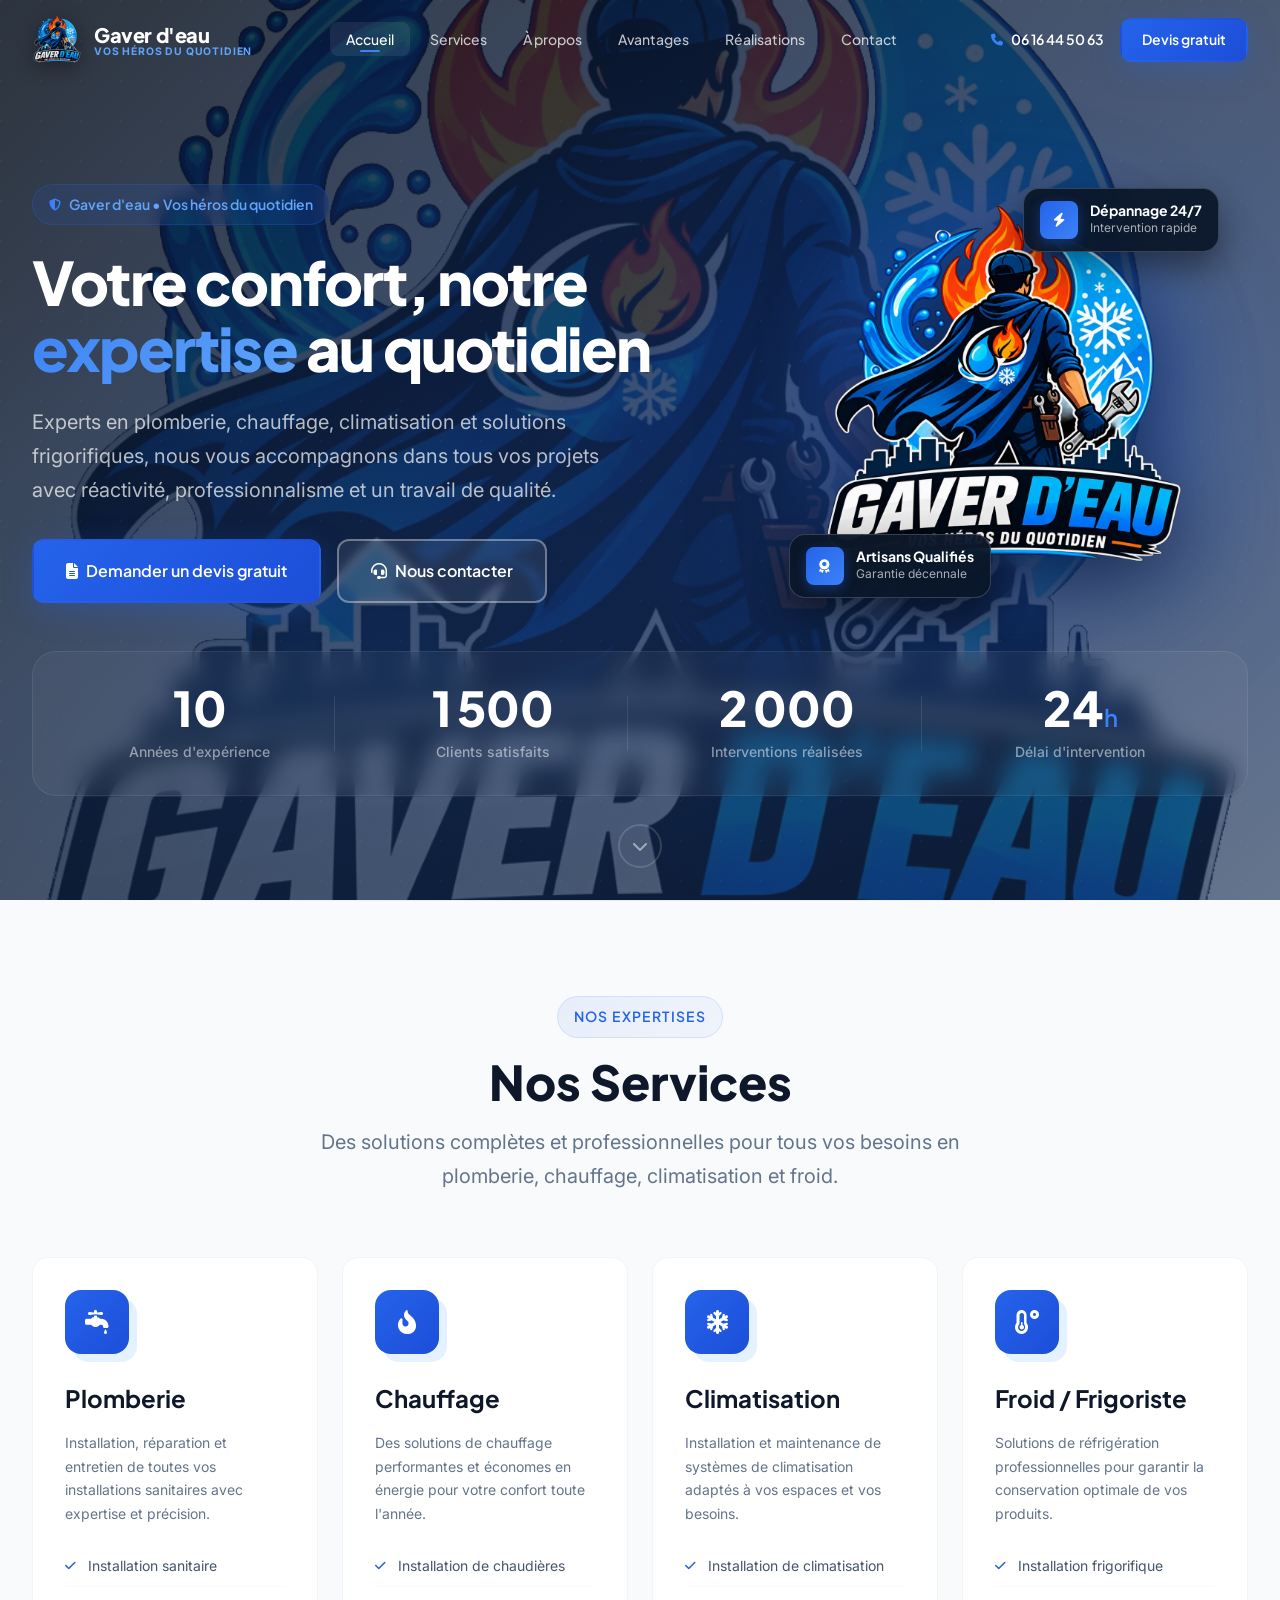
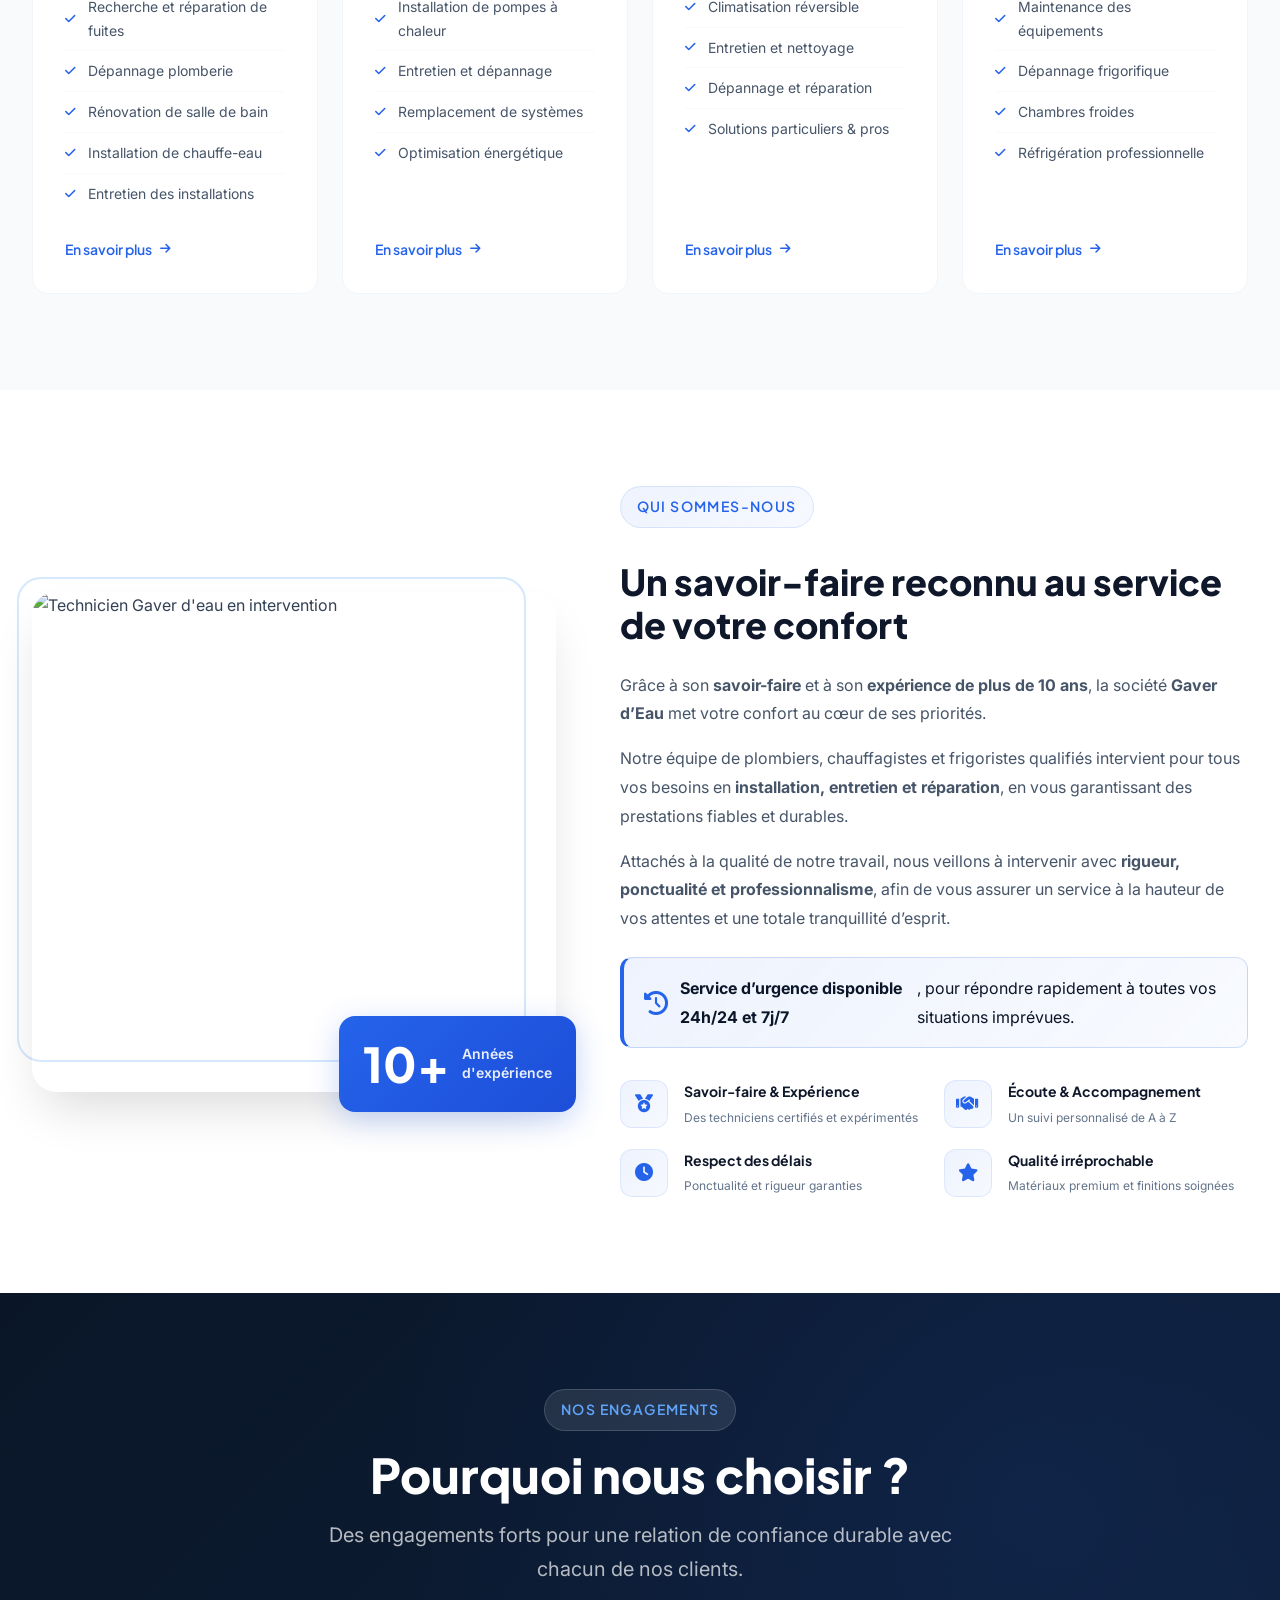
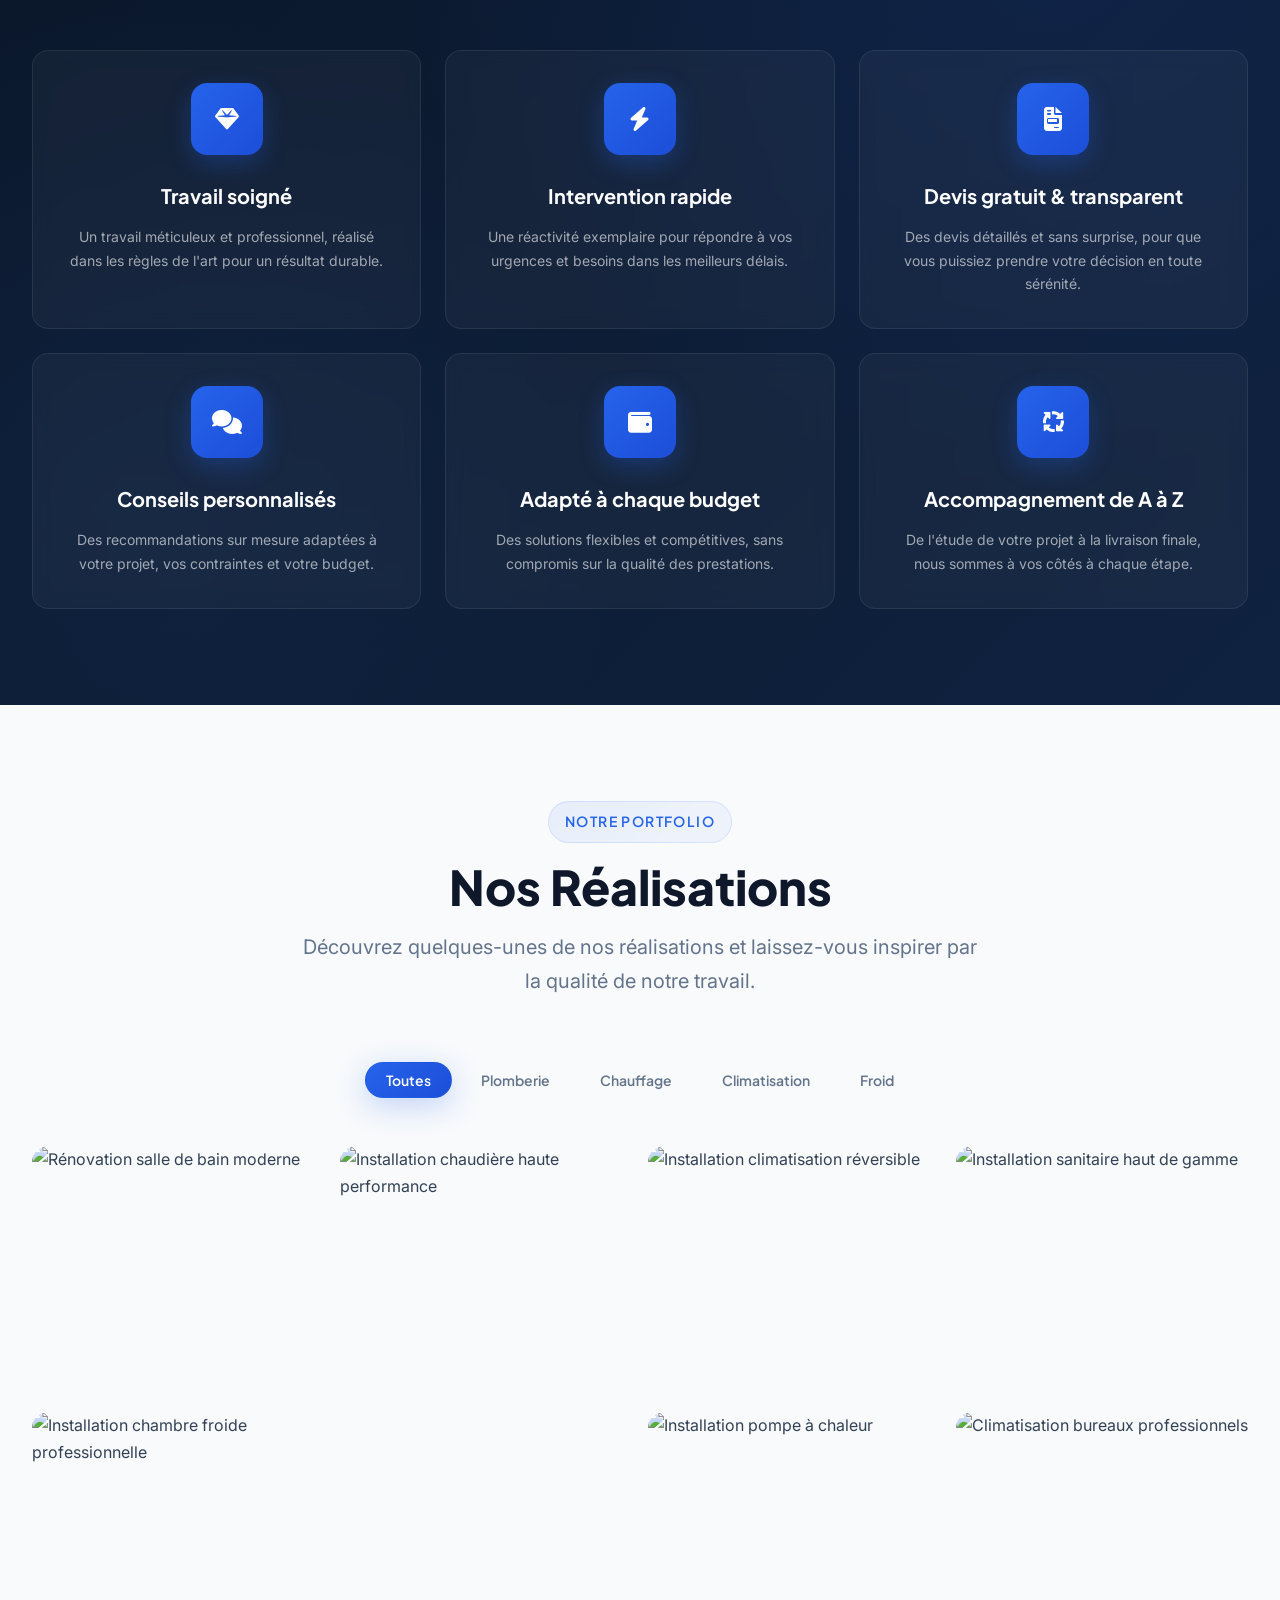
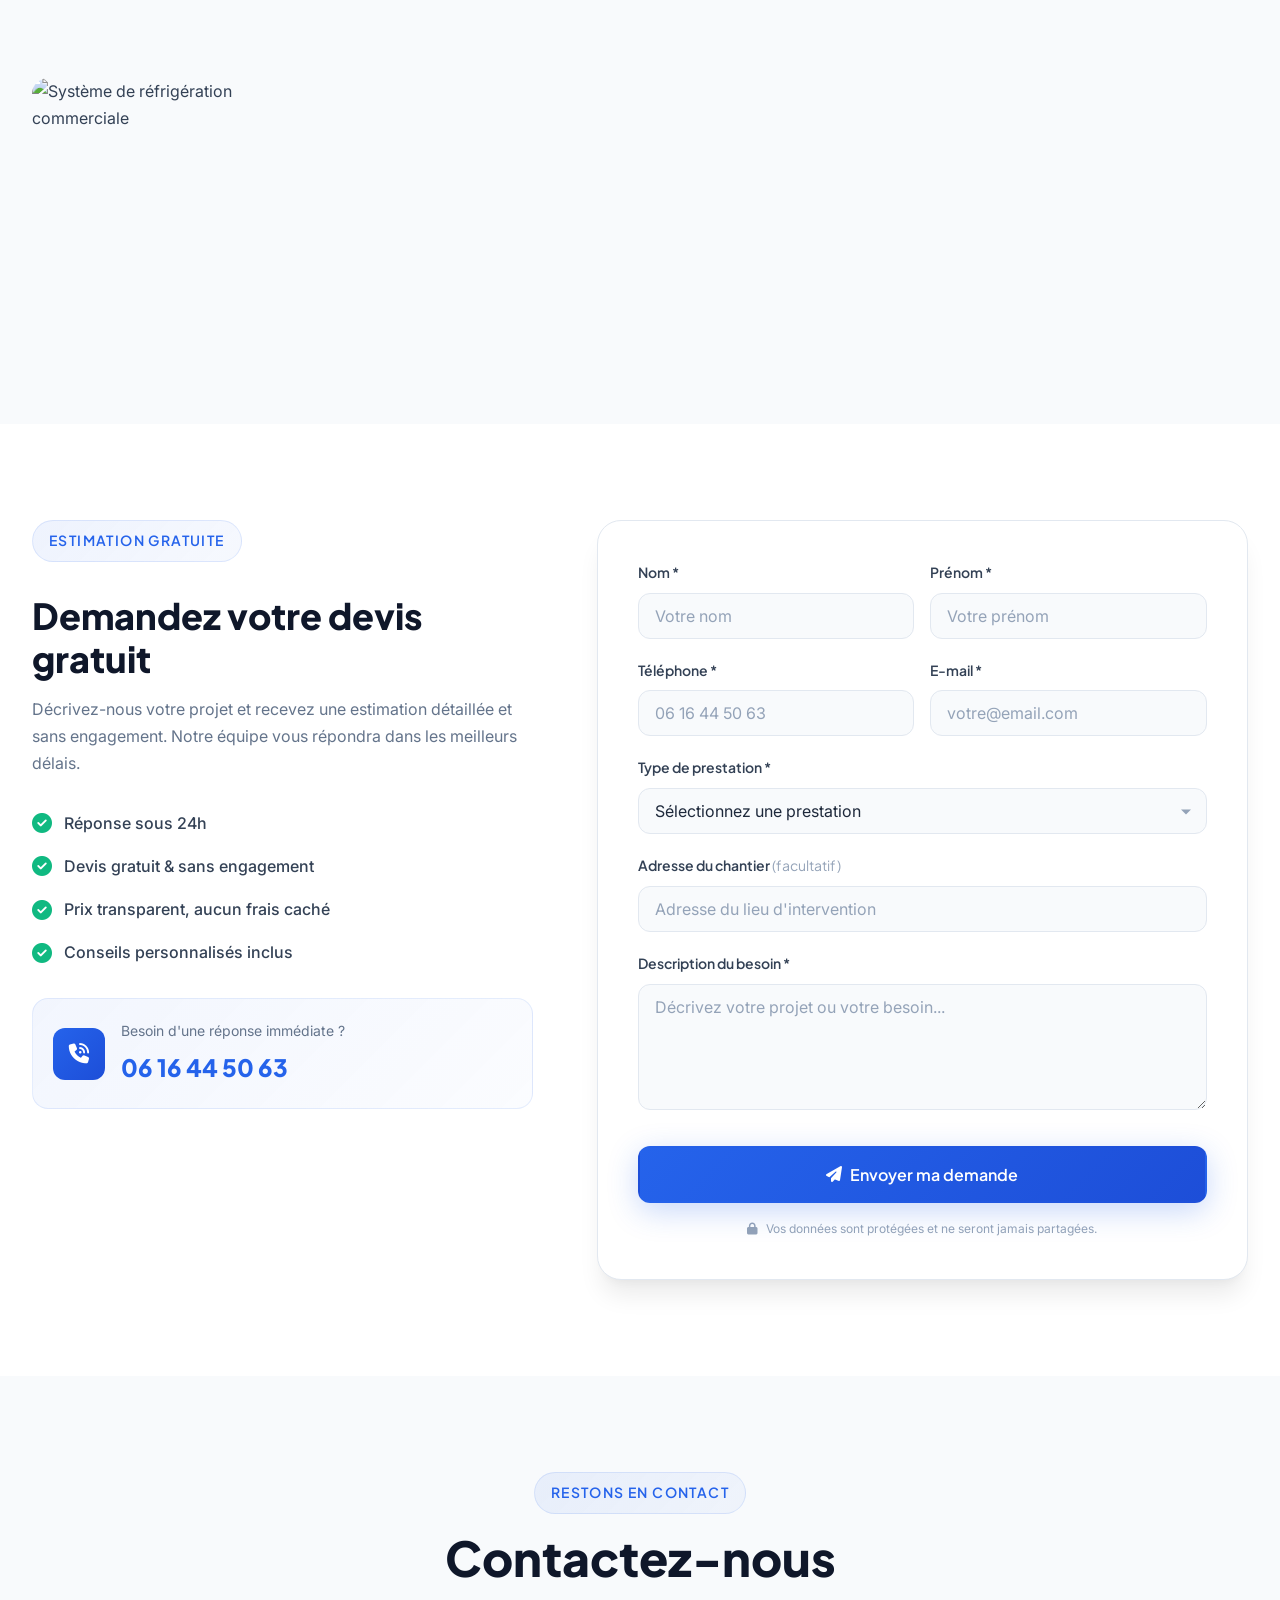
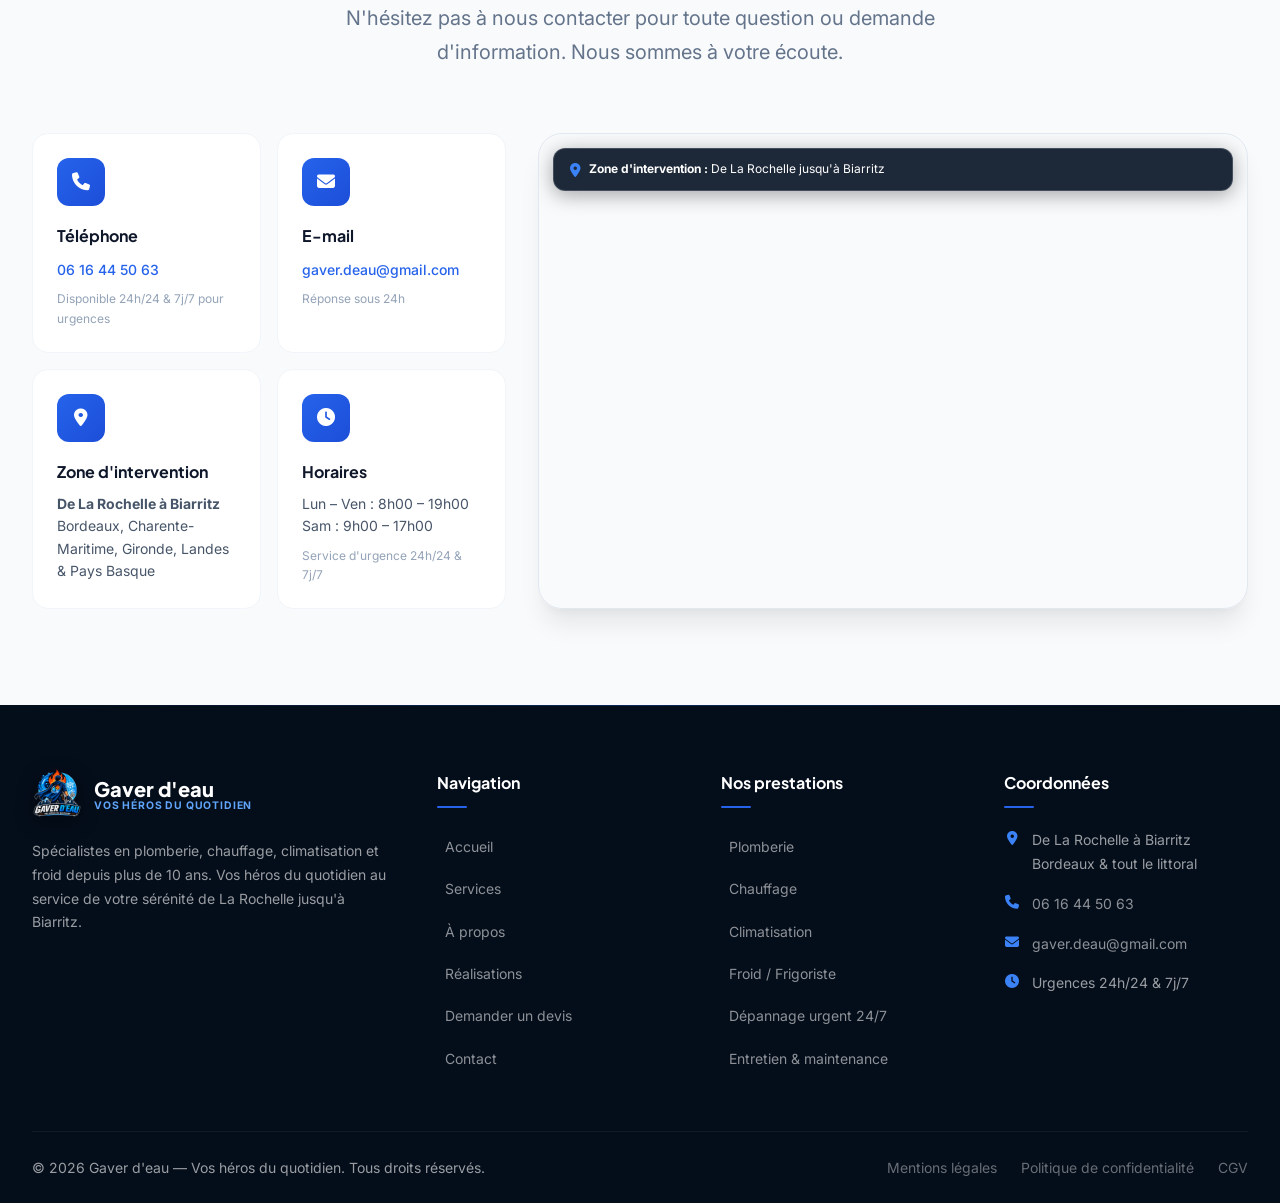
==== index.html @ 313e475b "Site vitrine Gaver d'eau - Plomberie, Chauffage, Climatisation & Froid" ====
<!DOCTYPE html>
<html lang="fr">
<head>
  <meta charset="UTF-8">
  <meta name="viewport" content="width=device-width, initial-scale=1.0">
  <title>Gaver d'eau | Plomberie, Chauffage, Climatisation & Froid à Bordeaux (33)</title>
  <meta name="description" content="Gaver d'eau, entreprise experte depuis plus de 10 ans en plomberie, chauffage, climatisation et froid à Bordeaux (33000) et agglomération. Urgences 24h/24 & 7j/7, devis gratuit.">
  <meta name="keywords" content="plomberie bordeaux, chauffage bordeaux, climatisation bordeaux, frigoriste bordeaux, dépannage plomberie 33000, pompe à chaleur bordeaux, gaver d'eau">
  <meta name="author" content="Gaver d'eau">
  <meta name="robots" content="index, follow">

  <!-- Open Graph -->
  <meta property="og:title" content="Gaver d'eau | Plomberie, Chauffage, Climatisation & Froid">
  <meta property="og:description" content="Experts en plomberie, chauffage, climatisation et solutions frigorifiques. Intervention rapide et devis gratuit.">
  <meta property="og:type" content="website">
  <meta property="og:locale" content="fr_FR">

  <!-- Favicon -->
  <link rel="icon" type="image/png" href="img/logo.png">

  <!-- Google Fonts -->
  <link rel="preconnect" href="https://fonts.googleapis.com">
  <link rel="preconnect" href="https://fonts.gstatic.com" crossorigin>
  <link href="https://fonts.googleapis.com/css2?family=Plus+Jakarta+Sans:wght@300;400;500;600;700;800&family=Inter:wght@300;400;500;600;700&display=swap" rel="stylesheet">

  <!-- Font Awesome -->
  <link rel="stylesheet" href="https://cdnjs.cloudflare.com/ajax/libs/font-awesome/6.5.1/css/all.min.css">

  <!-- Main Stylesheet -->
  <link rel="stylesheet" href="css/style.css">
</head>
<body class="preloader-active">

  <!-- ===================== PRELOADER ===================== -->
  <div class="preloader" id="preloader" aria-hidden="true">
    <div class="preloader__bg"></div>
    <div class="preloader__content">
      <div class="preloader__logo-wrap">
        <div class="preloader__glow"></div>
        <svg class="preloader__ring" viewBox="0 0 120 120">
          <defs>
            <linearGradient id="preloader-gradient" x1="0%" y1="0%" x2="100%" y2="0%">
              <stop offset="0%" stop-color="#2563eb"/>
              <stop offset="100%" stop-color="#60a5fa"/>
            </linearGradient>
          </defs>
          <circle class="preloader__ring-bg" cx="60" cy="60" r="56"/>
          <circle class="preloader__ring-fill" id="preloader-ring" cx="60" cy="60" r="56"/>
        </svg>
        <img src="img/logo.png" alt="Gaver d'eau" class="preloader__logo">
      </div>
      <div class="preloader__info">
        <h2 class="preloader__title">Gaver d'eau</h2>
        <p class="preloader__tagline">Vos héros du quotidien</p>
      </div>
      <div class="preloader__progress">
        <div class="preloader__bar">
          <div class="preloader__bar-fill" id="preloader-bar"></div>
        </div>
        <span class="preloader__pct" id="preloader-pct">0%</span>
      </div>
    </div>
  </div>

  <!-- ===================== HEADER ===================== -->
  <header class="header" id="header">
    <div class="container header__container">
      <a href="#hero" class="header__logo">
        <img src="img/logo.png" alt="Logo Gaver d'eau" class="header__logo-img">
        <div class="header__logo-text-group">
          <span class="header__logo-text">Gaver d'eau</span>
          <span class="header__logo-tagline">Vos héros du quotidien</span>
        </div>
      </a>

      <nav class="header__nav" id="navbar">
        <ul class="header__nav-list">
          <li><a href="#hero" class="header__nav-link active">Accueil</a></li>
          <li><a href="#services" class="header__nav-link">Services</a></li>
          <li><a href="#about" class="header__nav-link">À propos</a></li>
          <li><a href="#why-us" class="header__nav-link">Avantages</a></li>
          <li><a href="#gallery" class="header__nav-link">Réalisations</a></li>
          <li><a href="#contact" class="header__nav-link">Contact</a></li>
        </ul>
        <div class="header__nav-mobile-cta">
          <a href="tel:+33616445063" class="btn btn--outline btn--lg">
            <i class="fa-solid fa-phone"></i>
            06 16 44 50 63
          </a>
          <a href="#devis" class="btn btn--primary btn--lg">
            <i class="fa-solid fa-file-lines"></i>
            Devis gratuit
          </a>
        </div>
      </nav>

      <div class="header__actions">
        <a href="tel:+33616445063" class="header__phone">
          <i class="fa-solid fa-phone"></i>
          <span>06 16 44 50 63</span>
        </a>
        <a href="#devis" class="btn btn--primary btn--sm header__cta">Devis gratuit</a>
      </div>

      <button class="header__mobile-toggle" id="mobile-toggle" aria-label="Menu">
        <span></span>
        <span></span>
        <span></span>
      </button>
    </div>
  </header>

  <main>
    <!-- ===================== HERO ===================== -->
    <section class="hero" id="hero">
      <div class="hero__bg">
        <video class="hero__video" autoplay loop muted playsinline poster="img/logo.png">
          <source src="vdo/video.mp4" type="video/mp4">
        </video>
        <div class="hero__bg-overlay"></div>
        <div class="hero__bg-pattern"></div>
      </div>
      <div class="container hero__container">
        <div class="hero__grid">
          <div class="hero__content" data-reveal>
            <div class="hero__badge">
              <i class="fa-solid fa-shield-halved"></i>
              Gaver d'eau • Vos héros du quotidien
            </div>
            <h1 class="hero__title">
              Votre confort, notre
              <span class="hero__title-accent">expertise</span>
              au quotidien
            </h1>
            <p class="hero__subtitle">
              Experts en plomberie, chauffage, climatisation et solutions frigorifiques, 
              nous vous accompagnons dans tous vos projets avec réactivité, 
              professionnalisme et un travail de qualité.
            </p>
            <div class="hero__buttons">
              <a href="#devis" class="btn btn--primary btn--lg">
                <i class="fa-solid fa-file-lines"></i>
                Demander un devis gratuit
              </a>
              <a href="#contact" class="btn btn--outline btn--lg">
                <i class="fa-solid fa-headset"></i>
                Nous contacter
              </a>
            </div>
          </div>

          <div class="hero__visual" data-reveal data-reveal-delay="150">
            <div class="hero__logo-wrapper">
              <div class="hero__logo-glow"></div>
              <img src="img/logo.png" alt="Logo officiel Gaver d'eau - Vos héros du quotidien" class="hero__logo-card">
              <div class="hero__floating-badge hero__floating-badge--top">
                <i class="fa-solid fa-bolt"></i>
                <div>
                  <strong>Dépannage 24/7</strong>
                  <span>Intervention rapide</span>
                </div>
              </div>
              <div class="hero__floating-badge hero__floating-badge--bottom">
                <i class="fa-solid fa-award"></i>
                <div>
                  <strong>Artisans Qualifiés</strong>
                  <span>Garantie décennale</span>
                </div>
              </div>
            </div>
          </div>
        </div>

        <div class="hero__stats" data-reveal data-reveal-delay="250">
          <div class="hero__stat">
            <div class="hero__stat-number" data-count="10">0</div>
            <div class="hero__stat-label">Années d'expérience</div>
          </div>
          <div class="hero__stat">
            <div class="hero__stat-number" data-count="1500">0</div>
            <div class="hero__stat-label">Clients satisfaits</div>
          </div>
          <div class="hero__stat">
            <div class="hero__stat-number" data-count="2000">0</div>
            <div class="hero__stat-label">Interventions réalisées</div>
          </div>
          <div class="hero__stat">
            <div class="hero__stat-number">24<span class="hero__stat-unit">h</span></div>
            <div class="hero__stat-label">Délai d'intervention</div>
          </div>
        </div>
      </div>

      <div class="hero__scroll">
        <a href="#services" aria-label="Défiler vers les services">
          <i class="fa-solid fa-chevron-down"></i>
        </a>
      </div>
    </section>

    <!-- ===================== SERVICES ===================== -->
    <section class="services" id="services">
      <div class="container">
        <div class="section-header" data-reveal>
          <span class="section-header__tag">Nos expertises</span>
          <h2 class="section-header__title">Nos Services</h2>
          <p class="section-header__desc">
            Des solutions complètes et professionnelles pour tous vos besoins en plomberie, 
            chauffage, climatisation et froid.
          </p>
        </div>

        <div class="services__grid">
          <!-- Plomberie -->
          <article class="service-card" data-reveal data-reveal-delay="0">
            <div class="service-card__icon-wrap">
              <div class="service-card__icon">
                <i class="fa-solid fa-faucet-drip"></i>
              </div>
              <div class="service-card__icon-bg"></div>
            </div>
            <h3 class="service-card__title">Plomberie</h3>
            <p class="service-card__desc">Installation, réparation et entretien de toutes vos installations sanitaires avec expertise et précision.</p>
            <ul class="service-card__list">
              <li><i class="fa-solid fa-check"></i> Installation sanitaire</li>
              <li><i class="fa-solid fa-check"></i> Recherche et réparation de fuites</li>
              <li><i class="fa-solid fa-check"></i> Dépannage plomberie</li>
              <li><i class="fa-solid fa-check"></i> Rénovation de salle de bain</li>
              <li><i class="fa-solid fa-check"></i> Installation de chauffe-eau</li>
              <li><i class="fa-solid fa-check"></i> Entretien des installations</li>
            </ul>
            <a href="#devis" class="service-card__btn">
              En savoir plus
              <i class="fa-solid fa-arrow-right"></i>
            </a>
          </article>

          <!-- Chauffage -->
          <article class="service-card" data-reveal data-reveal-delay="100">
            <div class="service-card__icon-wrap">
              <div class="service-card__icon">
                <i class="fa-solid fa-fire-flame-curved"></i>
              </div>
              <div class="service-card__icon-bg"></div>
            </div>
            <h3 class="service-card__title">Chauffage</h3>
            <p class="service-card__desc">Des solutions de chauffage performantes et économes en énergie pour votre confort toute l'année.</p>
            <ul class="service-card__list">
              <li><i class="fa-solid fa-check"></i> Installation de chaudières</li>
              <li><i class="fa-solid fa-check"></i> Installation de pompes à chaleur</li>
              <li><i class="fa-solid fa-check"></i> Entretien et dépannage</li>
              <li><i class="fa-solid fa-check"></i> Remplacement de systèmes</li>
              <li><i class="fa-solid fa-check"></i> Optimisation énergétique</li>
            </ul>
            <a href="#devis" class="service-card__btn">
              En savoir plus
              <i class="fa-solid fa-arrow-right"></i>
            </a>
          </article>

          <!-- Climatisation -->
          <article class="service-card" data-reveal data-reveal-delay="200">
            <div class="service-card__icon-wrap">
              <div class="service-card__icon">
                <i class="fa-solid fa-snowflake"></i>
              </div>
              <div class="service-card__icon-bg"></div>
            </div>
            <h3 class="service-card__title">Climatisation</h3>
            <p class="service-card__desc">Installation et maintenance de systèmes de climatisation adaptés à vos espaces et vos besoins.</p>
            <ul class="service-card__list">
              <li><i class="fa-solid fa-check"></i> Installation de climatisation</li>
              <li><i class="fa-solid fa-check"></i> Climatisation réversible</li>
              <li><i class="fa-solid fa-check"></i> Entretien et nettoyage</li>
              <li><i class="fa-solid fa-check"></i> Dépannage et réparation</li>
              <li><i class="fa-solid fa-check"></i> Solutions particuliers & pros</li>
            </ul>
            <a href="#devis" class="service-card__btn">
              En savoir plus
              <i class="fa-solid fa-arrow-right"></i>
            </a>
          </article>

          <!-- Froid -->
          <article class="service-card" data-reveal data-reveal-delay="300">
            <div class="service-card__icon-wrap">
              <div class="service-card__icon">
                <i class="fa-solid fa-temperature-low"></i>
              </div>
              <div class="service-card__icon-bg"></div>
            </div>
            <h3 class="service-card__title">Froid / Frigoriste</h3>
            <p class="service-card__desc">Solutions de réfrigération professionnelles pour garantir la conservation optimale de vos produits.</p>
            <ul class="service-card__list">
              <li><i class="fa-solid fa-check"></i> Installation frigorifique</li>
              <li><i class="fa-solid fa-check"></i> Maintenance des équipements</li>
              <li><i class="fa-solid fa-check"></i> Dépannage frigorifique</li>
              <li><i class="fa-solid fa-check"></i> Chambres froides</li>
              <li><i class="fa-solid fa-check"></i> Réfrigération professionnelle</li>
            </ul>
            <a href="#devis" class="service-card__btn">
              En savoir plus
              <i class="fa-solid fa-arrow-right"></i>
            </a>
          </article>
        </div>
      </div>
    </section>

    <!-- ===================== ABOUT ===================== -->
    <section class="about" id="about">
      <div class="container">
        <div class="about__grid">
          <div class="about__image-col" data-reveal>
            <div class="about__image-wrapper">
              <div class="about__image">
                <img src="https://images.unsplash.com/photo-1581094794329-c8112a89af12?w=700&h=900&fit=crop&q=80" 
                     alt="Technicien Gaver d'eau en intervention" 
                     loading="lazy">
              </div>
              <div class="about__image-badge">
                <span class="about__image-badge-number">10+</span>
                <span class="about__image-badge-text">Années<br>d'expérience</span>
              </div>
              <div class="about__image-accent"></div>
            </div>
          </div>

          <div class="about__content-col" data-reveal data-reveal-delay="200">
            <span class="section-header__tag">Qui sommes-nous</span>
            <h2 class="about__title">Un savoir-faire reconnu au service de votre confort</h2>
            <p class="about__text">
              Grâce à son <strong>savoir-faire</strong> et à son <strong>expérience de plus de 10 ans</strong>, la société <strong>Gaver d’Eau</strong> met votre confort au cœur de ses priorités.
            </p>
            <p class="about__text">
              Notre équipe de plombiers, chauffagistes et frigoristes qualifiés intervient pour tous vos besoins en <strong>installation, entretien et réparation</strong>, en vous garantissant des prestations fiables et durables.
            </p>
            <p class="about__text">
              Attachés à la qualité de notre travail, nous veillons à intervenir avec <strong>rigueur, ponctualité et professionnalisme</strong>, afin de vous assurer un service à la hauteur de vos attentes et une totale tranquillité d’esprit.
            </p>
            <p class="about__text about__text--highlight">
              <i class="fa-solid fa-clock-rotate-left"></i>
              <strong>Service d’urgence disponible 24h/24 et 7j/7</strong>, pour répondre rapidement à toutes vos situations imprévues.
            </p>

            <div class="about__features">
              <div class="about__feature">
                <div class="about__feature-icon">
                  <i class="fa-solid fa-medal"></i>
                </div>
                <div>
                  <h4>Savoir-faire & Expérience</h4>
                  <p>Des techniciens certifiés et expérimentés</p>
                </div>
              </div>
              <div class="about__feature">
                <div class="about__feature-icon">
                  <i class="fa-solid fa-handshake"></i>
                </div>
                <div>
                  <h4>Écoute & Accompagnement</h4>
                  <p>Un suivi personnalisé de A à Z</p>
                </div>
              </div>
              <div class="about__feature">
                <div class="about__feature-icon">
                  <i class="fa-solid fa-clock"></i>
                </div>
                <div>
                  <h4>Respect des délais</h4>
                  <p>Ponctualité et rigueur garanties</p>
                </div>
              </div>
              <div class="about__feature">
                <div class="about__feature-icon">
                  <i class="fa-solid fa-star"></i>
                </div>
                <div>
                  <h4>Qualité irréprochable</h4>
                  <p>Matériaux premium et finitions soignées</p>
                </div>
              </div>
            </div>
          </div>
        </div>
      </div>
    </section>

    <!-- ===================== WHY US ===================== -->
    <section class="why-us" id="why-us">
      <div class="container">
        <div class="section-header section-header--light" data-reveal>
          <span class="section-header__tag">Nos engagements</span>
          <h2 class="section-header__title">Pourquoi nous choisir ?</h2>
          <p class="section-header__desc">
            Des engagements forts pour une relation de confiance durable avec chacun de nos clients.
          </p>
        </div>

        <div class="why-us__grid">
          <div class="advantage-card" data-reveal data-reveal-delay="0">
            <div class="advantage-card__icon">
              <i class="fa-solid fa-gem"></i>
            </div>
            <h3 class="advantage-card__title">Travail soigné</h3>
            <p class="advantage-card__text">Un travail méticuleux et professionnel, réalisé dans les règles de l'art pour un résultat durable.</p>
          </div>

          <div class="advantage-card" data-reveal data-reveal-delay="100">
            <div class="advantage-card__icon">
              <i class="fa-solid fa-bolt"></i>
            </div>
            <h3 class="advantage-card__title">Intervention rapide</h3>
            <p class="advantage-card__text">Une réactivité exemplaire pour répondre à vos urgences et besoins dans les meilleurs délais.</p>
          </div>

          <div class="advantage-card" data-reveal data-reveal-delay="200">
            <div class="advantage-card__icon">
              <i class="fa-solid fa-file-invoice"></i>
            </div>
            <h3 class="advantage-card__title">Devis gratuit & transparent</h3>
            <p class="advantage-card__text">Des devis détaillés et sans surprise, pour que vous puissiez prendre votre décision en toute sérénité.</p>
          </div>

          <div class="advantage-card" data-reveal data-reveal-delay="300">
            <div class="advantage-card__icon">
              <i class="fa-solid fa-comments"></i>
            </div>
            <h3 class="advantage-card__title">Conseils personnalisés</h3>
            <p class="advantage-card__text">Des recommandations sur mesure adaptées à votre projet, vos contraintes et votre budget.</p>
          </div>

          <div class="advantage-card" data-reveal data-reveal-delay="400">
            <div class="advantage-card__icon">
              <i class="fa-solid fa-wallet"></i>
            </div>
            <h3 class="advantage-card__title">Adapté à chaque budget</h3>
            <p class="advantage-card__text">Des solutions flexibles et compétitives, sans compromis sur la qualité des prestations.</p>
          </div>

          <div class="advantage-card" data-reveal data-reveal-delay="500">
            <div class="advantage-card__icon">
              <i class="fa-solid fa-arrows-spin"></i>
            </div>
            <h3 class="advantage-card__title">Accompagnement de A à Z</h3>
            <p class="advantage-card__text">De l'étude de votre projet à la livraison finale, nous sommes à vos côtés à chaque étape.</p>
          </div>
        </div>
      </div>
    </section>

    <!-- ===================== GALLERY ===================== -->
    <section class="gallery" id="gallery">
      <div class="container">
        <div class="section-header" data-reveal>
          <span class="section-header__tag">Notre portfolio</span>
          <h2 class="section-header__title">Nos Réalisations</h2>
          <p class="section-header__desc">
            Découvrez quelques-unes de nos réalisations et laissez-vous inspirer 
            par la qualité de notre travail.
          </p>
        </div>

        <div class="gallery__filters" data-reveal>
          <button class="gallery__filter active" data-filter="all">Toutes</button>
          <button class="gallery__filter" data-filter="plomberie">Plomberie</button>
          <button class="gallery__filter" data-filter="chauffage">Chauffage</button>
          <button class="gallery__filter" data-filter="climatisation">Climatisation</button>
          <button class="gallery__filter" data-filter="froid">Froid</button>
        </div>

        <div class="gallery__grid">
          <div class="gallery__item" data-category="plomberie" data-reveal data-reveal-delay="0">
            <img src="https://images.unsplash.com/photo-1584622650111-993a426fbf0a?w=600&h=450&fit=crop&q=80" 
                 alt="Rénovation salle de bain moderne" loading="lazy">
            <div class="gallery__overlay">
              <span class="gallery__overlay-tag">Plomberie</span>
              <h4>Rénovation salle de bain</h4>
              <p>Création complète d'une salle de bain moderne</p>
            </div>
          </div>

          <div class="gallery__item gallery__item--tall" data-category="chauffage" data-reveal data-reveal-delay="100">
            <img src="https://images.unsplash.com/photo-1585771724684-38269d6639fd?w=600&h=700&fit=crop&q=80" 
                 alt="Installation chaudière haute performance" loading="lazy">
            <div class="gallery__overlay">
              <span class="gallery__overlay-tag">Chauffage</span>
              <h4>Installation chaudière</h4>
              <p>Pose d'une chaudière à condensation haute performance</p>
            </div>
          </div>

          <div class="gallery__item" data-category="climatisation" data-reveal data-reveal-delay="200">
            <img src="https://images.unsplash.com/photo-1631545806609-35dab2cad271?w=600&h=450&fit=crop&q=80" 
                 alt="Installation climatisation réversible" loading="lazy">
            <div class="gallery__overlay">
              <span class="gallery__overlay-tag">Climatisation</span>
              <h4>Climatisation réversible</h4>
              <p>Installation d'un système réversible multi-split</p>
            </div>
          </div>

          <div class="gallery__item" data-category="plomberie" data-reveal data-reveal-delay="100">
            <img src="https://images.unsplash.com/photo-1552321554-5fefe8c9ef14?w=600&h=450&fit=crop&q=80" 
                 alt="Installation sanitaire haut de gamme" loading="lazy">
            <div class="gallery__overlay">
              <span class="gallery__overlay-tag">Plomberie</span>
              <h4>Installation sanitaire</h4>
              <p>Pose d'équipements sanitaires haut de gamme</p>
            </div>
          </div>

          <div class="gallery__item" data-category="froid" data-reveal data-reveal-delay="200">
            <img src="https://images.unsplash.com/photo-1504387103978-e4ee71416c38?w=600&h=450&fit=crop&q=80" 
                 alt="Installation chambre froide professionnelle" loading="lazy">
            <div class="gallery__overlay">
              <span class="gallery__overlay-tag">Froid</span>
              <h4>Chambre froide</h4>
              <p>Installation d'une chambre froide professionnelle</p>
            </div>
          </div>

          <div class="gallery__item gallery__item--tall" data-category="chauffage" data-reveal data-reveal-delay="0">
            <img src="https://images.unsplash.com/photo-1558618666-fcd25c85f82e?w=600&h=700&fit=crop&q=80" 
                 alt="Installation pompe à chaleur" loading="lazy">
            <div class="gallery__overlay">
              <span class="gallery__overlay-tag">Chauffage</span>
              <h4>Pompe à chaleur</h4>
              <p>Installation d'une pompe à chaleur air/eau</p>
            </div>
          </div>

          <div class="gallery__item" data-category="climatisation" data-reveal data-reveal-delay="100">
            <img src="https://images.unsplash.com/photo-1635048424329-a9bfb146d7aa?w=600&h=450&fit=crop&q=80" 
                 alt="Climatisation bureaux professionnels" loading="lazy">
            <div class="gallery__overlay">
              <span class="gallery__overlay-tag">Climatisation</span>
              <h4>Climatisation tertiaire</h4>
              <p>Climatisation centralisée pour locaux professionnels</p>
            </div>
          </div>

          <div class="gallery__item" data-category="froid" data-reveal data-reveal-delay="200">
            <img src="https://images.unsplash.com/photo-1567449303183-ae0d6ed1498e?w=600&h=450&fit=crop&q=80" 
                 alt="Système de réfrigération commerciale" loading="lazy">
            <div class="gallery__overlay">
              <span class="gallery__overlay-tag">Froid</span>
              <h4>Réfrigération commerciale</h4>
              <p>Solution de réfrigération pour commerce alimentaire</p>
            </div>
          </div>
        </div>
      </div>
    </section>

    <!-- ===================== DEVIS ===================== -->
    <section class="quote-section" id="devis">
      <div class="container">
        <div class="quote__grid">
          <div class="quote__info" data-reveal>
            <span class="section-header__tag">Estimation gratuite</span>
            <h2 class="quote__title">Demandez votre devis gratuit</h2>
            <p class="quote__text">
              Décrivez-nous votre projet et recevez une estimation détaillée et sans engagement. 
              Notre équipe vous répondra dans les meilleurs délais.
            </p>

            <div class="quote__guarantees">
              <div class="quote__guarantee">
                <i class="fa-solid fa-circle-check"></i>
                <span>Réponse sous 24h</span>
              </div>
              <div class="quote__guarantee">
                <i class="fa-solid fa-circle-check"></i>
                <span>Devis gratuit & sans engagement</span>
              </div>
              <div class="quote__guarantee">
                <i class="fa-solid fa-circle-check"></i>
                <span>Prix transparent, aucun frais caché</span>
              </div>
              <div class="quote__guarantee">
                <i class="fa-solid fa-circle-check"></i>
                <span>Conseils personnalisés inclus</span>
              </div>
            </div>

            <div class="quote__contact-card">
              <div class="quote__contact-card-icon">
                <i class="fa-solid fa-phone-volume"></i>
              </div>
              <div>
                <p class="quote__contact-card-label">Besoin d'une réponse immédiate ?</p>
                <a href="tel:+33616445063" class="quote__contact-card-phone">06 16 44 50 63</a>
              </div>
            </div>
          </div>

          <div class="quote__form-wrap" data-reveal data-reveal-delay="200">
            <form class="quote__form" id="quote-form" action="https://formspree.io/f/mnjogdrb" method="POST" novalidate>
              <div class="form__row">
                <div class="form__group">
                  <label for="form-lastname" class="form__label">Nom *</label>
                  <input type="text" id="form-lastname" name="nom" class="form__input" placeholder="Votre nom" required>
                </div>
                <div class="form__group">
                  <label for="form-firstname" class="form__label">Prénom *</label>
                  <input type="text" id="form-firstname" name="prenom" class="form__input" placeholder="Votre prénom" required>
                </div>
              </div>

              <div class="form__row">
                <div class="form__group">
                  <label for="form-phone" class="form__label">Téléphone *</label>
                  <input type="tel" id="form-phone" name="telephone" class="form__input" placeholder="06 16 44 50 63" required>
                </div>
                <div class="form__group">
                  <label for="form-email" class="form__label">E-mail *</label>
                  <input type="email" id="form-email" name="email" class="form__input" placeholder="votre@email.com" required>
                </div>
              </div>

              <div class="form__group">
                <label for="form-service" class="form__label">Type de prestation *</label>
                <select id="form-service" name="prestation" class="form__select" required>
                  <option value="" disabled selected>Sélectionnez une prestation</option>
                  <option value="plomberie">Plomberie</option>
                  <option value="chauffage">Chauffage</option>
                  <option value="climatisation">Climatisation</option>
                  <option value="froid">Froid / Frigoriste</option>
                  <option value="autre">Autre</option>
                </select>
              </div>

              <div class="form__group">
                <label for="form-address" class="form__label">Adresse du chantier <span class="form__optional">(facultatif)</span></label>
                <input type="text" id="form-address" name="adresse" class="form__input" placeholder="Adresse du lieu d'intervention">
              </div>

              <div class="form__group">
                <label for="form-message" class="form__label">Description du besoin *</label>
                <textarea id="form-message" name="message" class="form__textarea" rows="5" placeholder="Décrivez votre projet ou votre besoin..." required></textarea>
              </div>

              <button type="submit" class="btn btn--primary btn--lg form__submit">
                <i class="fa-solid fa-paper-plane"></i>
                Envoyer ma demande
              </button>

              <p class="form__notice">
                <i class="fa-solid fa-lock"></i>
                Vos données sont protégées et ne seront jamais partagées.
              </p>
            </form>

            <!-- Success message -->
            <div class="quote__success" id="form-success" hidden>
              <div class="quote__success-icon">
                <i class="fa-solid fa-circle-check"></i>
              </div>
              <h3>Demande envoyée avec succès !</h3>
              <p>Votre demande sera étudiée dans les meilleurs délais. Notre équipe vous recontactera très rapidement.</p>
            </div>
          </div>
        </div>
      </div>
    </section>

    <!-- ===================== CONTACT ===================== -->
    <section class="contact" id="contact">
      <div class="container">
        <div class="section-header" data-reveal>
          <span class="section-header__tag">Restons en contact</span>
          <h2 class="section-header__title">Contactez-nous</h2>
          <p class="section-header__desc">
            N'hésitez pas à nous contacter pour toute question ou demande d'information. 
            Nous sommes à votre écoute.
          </p>
        </div>

        <div class="contact__grid">
          <div class="contact__cards" data-reveal>
            <div class="contact__card">
              <div class="contact__card-icon">
                <i class="fa-solid fa-phone"></i>
              </div>
              <h4>Téléphone</h4>
              <a href="tel:+33616445063">06 16 44 50 63</a>
              <p class="contact__card-note">Disponible 24h/24 & 7j/7 pour urgences</p>
            </div>

            <div class="contact__card">
              <div class="contact__card-icon">
                <i class="fa-solid fa-envelope"></i>
              </div>
              <h4>E-mail</h4>
              <a href="mailto:gaver.deau@gmail.com">gaver.deau@gmail.com</a>
              <p class="contact__card-note">Réponse sous 24h</p>
            </div>

            <div class="contact__card">
              <div class="contact__card-icon">
                <i class="fa-solid fa-location-dot"></i>
              </div>
              <h4>Zone d'intervention</h4>
              <p><strong>De La Rochelle à Biarritz</strong><br>Bordeaux, Charente-Maritime, Gironde, Landes & Pays Basque</p>
            </div>

            <div class="contact__card">
              <div class="contact__card-icon">
                <i class="fa-solid fa-clock"></i>
              </div>
              <h4>Horaires</h4>
              <p>Lun – Ven : 8h00 – 19h00<br>Sam : 9h00 – 17h00</p>
              <p class="contact__card-note">Service d'urgence 24h/24 & 7j/7</p>
            </div>
          </div>

          <div class="contact__map-wrap" data-reveal data-reveal-delay="200">
            <div class="contact__map-badge">
              <i class="fa-solid fa-location-dot"></i>
              <span><strong>Zone d'intervention :</strong> De La Rochelle jusqu'à Biarritz</span>
            </div>
            <div class="contact__map">
              <iframe 
                src="https://www.google.com/maps/embed?pb=!1m18!1m12!1m3!1d1450000!2d-1.25!3d44.82!2m3!1f0!2f0!3f0!3m2!1i1024!2i768!4f13.1!3m3!1m2!1s0xd5527e8f751ca81%3A0x796386037b397a89!2sNouvelle-Aquitaine!5e0!3m2!1sfr!2sfr!4v1710000000000!5m2!1sfr!2sfr"
                width="100%" 
                height="100%" 
                style="border:0;" 
                allowfullscreen="" 
                loading="lazy" 
                referrerpolicy="no-referrer-when-downgrade"
                title="Zone d'intervention Gaver d'eau - De La Rochelle jusqu'à Biarritz">
              </iframe>
            </div>
          </div>
        </div>

        <!-- Bouton d'appel mobile flottant -->
        <a href="tel:+33616445063" class="contact__mobile-call" aria-label="Appeler maintenant">
          <i class="fa-solid fa-phone"></i>
          <span>06 16 44 50 63</span>
        </a>
      </div>
    </section>
  </main>

  <!-- ===================== FOOTER ===================== -->
  <footer class="footer">
    <div class="container">
      <div class="footer__grid">
        <div class="footer__col footer__col--about">
          <a href="#hero" class="footer__logo">
            <img src="img/logo.png" alt="Logo Gaver d'eau" class="footer__logo-img">
            <div class="footer__logo-text-group">
              <span class="footer__logo-text">Gaver d'eau</span>
              <span class="footer__logo-tagline">Vos héros du quotidien</span>
            </div>
          </a>
          <p class="footer__desc">
            Spécialistes en plomberie, chauffage, climatisation et froid depuis plus de 10 ans. 
            Vos héros du quotidien au service de votre sérénité de La Rochelle jusqu'à Biarritz.
          </p>
        </div>

        <div class="footer__col">
          <h4 class="footer__heading">Navigation</h4>
          <ul class="footer__links">
            <li><a href="#hero">Accueil</a></li>
            <li><a href="#services">Services</a></li>
            <li><a href="#about">À propos</a></li>
            <li><a href="#gallery">Réalisations</a></li>
            <li><a href="#devis">Demander un devis</a></li>
            <li><a href="#contact">Contact</a></li>
          </ul>
        </div>

        <div class="footer__col">
          <h4 class="footer__heading">Nos prestations</h4>
          <ul class="footer__links">
            <li><a href="#services">Plomberie</a></li>
            <li><a href="#services">Chauffage</a></li>
            <li><a href="#services">Climatisation</a></li>
            <li><a href="#services">Froid / Frigoriste</a></li>
            <li><a href="#services">Dépannage urgent 24/7</a></li>
            <li><a href="#services">Entretien & maintenance</a></li>
          </ul>
        </div>

        <div class="footer__col">
          <h4 class="footer__heading">Coordonnées</h4>
          <ul class="footer__contact">
            <li>
              <i class="fa-solid fa-location-dot"></i>
              <span>De La Rochelle à Biarritz<br>Bordeaux & tout le littoral</span>
            </li>
            <li>
              <i class="fa-solid fa-phone"></i>
              <a href="tel:+33616445063">06 16 44 50 63</a>
            </li>
            <li>
              <i class="fa-solid fa-envelope"></i>
              <a href="mailto:gaver.deau@gmail.com">gaver.deau@gmail.com</a>
            </li>
            <li>
              <i class="fa-solid fa-clock"></i>
              <span>Urgences 24h/24 & 7j/7</span>
            </li>
          </ul>
        </div>
      </div>

      <div class="footer__bottom">
        <p>&copy; 2026 Gaver d'eau — Vos héros du quotidien. Tous droits réservés.</p>
        <div class="footer__bottom-links">
          <a href="mentions-legales.html">Mentions légales</a>
          <a href="politique-confidentialite.html">Politique de confidentialité</a>
          <a href="cgv.html">CGV</a>
        </div>
      </div>
    </div>
  </footer>

  <!-- Back to top -->
  <button class="back-to-top" id="back-to-top" aria-label="Retour en haut">
    <i class="fa-solid fa-chevron-up"></i>
  </button>

  <!-- JavaScript -->
  <script src="js/main.js"></script>
</body>
</html>
---- css/style.css ----
/* =====================================================
   GAVER D'EAU — Main Stylesheet
   Premium showcase website for plumbing, heating, AC & refrigeration
   ===================================================== */

/* ── CSS Custom Properties ── */
:root {
  /* Colors */
  --clr-primary-900: #040d1a;
  --clr-primary-800: #0a1628;
  --clr-primary-700: #0f2240;
  --clr-primary-600: #152e54;
  --clr-primary-500: #1e3a5f;
  --clr-accent-600: #1d4ed8;
  --clr-accent-500: #2563eb;
  --clr-accent-400: #3b82f6;
  --clr-accent-300: #60a5fa;
  --clr-accent-200: #93c5fd;
  --clr-white: #ffffff;
  --clr-gray-50: #f8fafc;
  --clr-gray-100: #f1f5f9;
  --clr-gray-200: #e2e8f0;
  --clr-gray-300: #cbd5e1;
  --clr-gray-400: #94a3b8;
  --clr-gray-500: #64748b;
  --clr-gray-600: #475569;
  --clr-gray-700: #334155;
  --clr-gray-800: #1e293b;
  --clr-gray-900: #0f172a;
  --clr-success: #10b981;
  --clr-danger: #ef4444;

  /* Typography */
  --ff-heading: 'Plus Jakarta Sans', 'Inter', system-ui, sans-serif;
  --ff-body: 'Inter', 'Plus Jakarta Sans', system-ui, sans-serif;
  --fs-xs: 0.75rem;
  --fs-sm: 0.875rem;
  --fs-base: 1rem;
  --fs-md: 1.125rem;
  --fs-lg: 1.25rem;
  --fs-xl: 1.5rem;
  --fs-2xl: 1.875rem;
  --fs-3xl: 2.25rem;
  --fs-4xl: 3rem;
  --fs-5xl: 3.75rem;

  /* Spacing */
  --sp-1: 0.25rem;
  --sp-2: 0.5rem;
  --sp-3: 0.75rem;
  --sp-4: 1rem;
  --sp-5: 1.25rem;
  --sp-6: 1.5rem;
  --sp-8: 2rem;
  --sp-10: 2.5rem;
  --sp-12: 3rem;
  --sp-16: 4rem;
  --sp-20: 5rem;
  --sp-24: 6rem;
  --sp-32: 8rem;

  /* Borders & Radius */
  --radius-sm: 0.375rem;
  --radius-md: 0.5rem;
  --radius-lg: 0.75rem;
  --radius-xl: 1rem;
  --radius-2xl: 1.5rem;
  --radius-full: 9999px;

  /* Shadows */
  --shadow-sm: 0 1px 2px rgba(0, 0, 0, 0.05);
  --shadow-md: 0 4px 6px -1px rgba(0, 0, 0, 0.07), 0 2px 4px -2px rgba(0, 0, 0, 0.05);
  --shadow-lg: 0 10px 15px -3px rgba(0, 0, 0, 0.08), 0 4px 6px -4px rgba(0, 0, 0, 0.05);
  --shadow-xl: 0 20px 25px -5px rgba(0, 0, 0, 0.08), 0 8px 10px -6px rgba(0, 0, 0, 0.04);
  --shadow-2xl: 0 25px 50px -12px rgba(0, 0, 0, 0.15);
  --shadow-accent: 0 8px 30px rgba(37, 99, 235, 0.25);
  --shadow-card: 0 0 0 1px rgba(0, 0, 0, 0.03), 0 2px 4px rgba(0, 0, 0, 0.04), 0 12px 24px rgba(0, 0, 0, 0.06);

  /* Transitions */
  --transition-fast: 150ms cubic-bezier(0.4, 0, 0.2, 1);
  --transition-base: 300ms cubic-bezier(0.4, 0, 0.2, 1);
  --transition-slow: 500ms cubic-bezier(0.4, 0, 0.2, 1);
  --transition-spring: 500ms cubic-bezier(0.34, 1.56, 0.64, 1);

  /* Layout */
  --container-max: 1280px;
  --header-height: 80px;
}


/* ── Reset & Base ── */
*,
*::before,
*::after {
  margin: 0;
  padding: 0;
  box-sizing: border-box;
}

html {
  scroll-behavior: smooth;
  scroll-padding-top: var(--header-height);
  -webkit-text-size-adjust: 100%;
}

body {
  font-family: var(--ff-body);
  font-size: var(--fs-base);
  line-height: 1.7;
  color: var(--clr-gray-700);
  background-color: var(--clr-white);
  -webkit-font-smoothing: antialiased;
  -moz-osx-font-smoothing: grayscale;
  overflow-x: hidden;
}

img {
  max-width: 100%;
  height: auto;
  display: block;
}

a {
  text-decoration: none;
  color: inherit;
  transition: color var(--transition-fast);
}

ul {
  list-style: none;
}

button {
  border: none;
  background: none;
  cursor: pointer;
  font-family: inherit;
}

input, select, textarea {
  font-family: inherit;
  font-size: inherit;
}


/* ── Utility ── */
.container {
  width: 100%;
  max-width: var(--container-max);
  margin: 0 auto;
  padding: 0 var(--sp-6);
}

@media (min-width: 768px) {
  .container {
    padding: 0 var(--sp-8);
  }
}

/* ── Buttons ── */
.btn {
  display: inline-flex;
  align-items: center;
  justify-content: center;
  gap: var(--sp-2);
  font-family: var(--ff-heading);
  font-weight: 600;
  border-radius: var(--radius-lg);
  transition: all var(--transition-base);
  cursor: pointer;
  border: 2px solid transparent;
  white-space: nowrap;
  position: relative;
  overflow: hidden;
}

.btn::before {
  content: '';
  position: absolute;
  inset: 0;
  background: linear-gradient(135deg, rgba(255,255,255,0.15), transparent);
  opacity: 0;
  transition: opacity var(--transition-fast);
}

.btn:hover::before {
  opacity: 1;
}

.btn--primary {
  background: linear-gradient(135deg, var(--clr-accent-500), var(--clr-accent-600));
  color: var(--clr-white);
  box-shadow: var(--shadow-accent);
}

.btn--primary:hover {
  transform: translateY(-2px);
  box-shadow: 0 12px 35px rgba(37, 99, 235, 0.35);
}

.btn--primary:active {
  transform: translateY(0);
}

.btn--outline {
  border-color: rgba(255, 255, 255, 0.35);
  color: var(--clr-white);
  background: rgba(255, 255, 255, 0.08);
  backdrop-filter: blur(4px);
}

.btn--outline:hover {
  background: rgba(255, 255, 255, 0.15);
  border-color: rgba(255, 255, 255, 0.5);
  transform: translateY(-2px);
}

.btn--sm {
  padding: var(--sp-2) var(--sp-5);
  font-size: var(--fs-sm);
}

.btn--lg {
  padding: var(--sp-4) var(--sp-8);
  font-size: var(--fs-base);
}

/* ── Section Headers ── */
.section-header {
  text-align: center;
  max-width: 680px;
  margin: 0 auto var(--sp-16);
}

.section-header__tag {
  display: inline-flex;
  align-items: center;
  gap: var(--sp-2);
  font-family: var(--ff-heading);
  font-size: var(--fs-sm);
  font-weight: 600;
  color: var(--clr-accent-500);
  text-transform: uppercase;
  letter-spacing: 0.1em;
  margin-bottom: var(--sp-4);
  background: linear-gradient(135deg, rgba(37, 99, 235, 0.08), rgba(37, 99, 235, 0.04));
  padding: var(--sp-2) var(--sp-4);
  border-radius: var(--radius-full);
  border: 1px solid rgba(37, 99, 235, 0.12);
}

.section-header__title {
  font-family: var(--ff-heading);
  font-size: var(--fs-4xl);
  font-weight: 800;
  color: var(--clr-gray-900);
  line-height: 1.15;
  margin-bottom: var(--sp-4);
}

.section-header__desc {
  font-size: var(--fs-lg);
  color: var(--clr-gray-500);
  line-height: 1.7;
}

.section-header--light .section-header__title {
  color: var(--clr-white);
}

.section-header--light .section-header__desc {
  color: rgba(255, 255, 255, 0.7);
}

.section-header--light .section-header__tag {
  background: rgba(255, 255, 255, 0.1);
  color: var(--clr-accent-300);
  border-color: rgba(255, 255, 255, 0.15);
}


/* ── Reveal Animations ── */
[data-reveal] {
  opacity: 0;
  transform: translateY(40px);
  transition: opacity 0.7s cubic-bezier(0.16, 1, 0.3, 1), 
              transform 0.7s cubic-bezier(0.16, 1, 0.3, 1);
}

[data-reveal].revealed {
  opacity: 1;
  transform: translateY(0);
}


/* ═══════════════════════════════════════════════════════
   HEADER
   ═══════════════════════════════════════════════════════ */
.header {
  position: fixed;
  top: 0;
  left: 0;
  right: 0;
  z-index: 1000;
  height: var(--header-height);
  transition: all var(--transition-base);
  background: transparent;
}

.header.scrolled {
  background: rgba(10, 22, 40, 0.92);
  backdrop-filter: blur(20px) saturate(180%);
  -webkit-backdrop-filter: blur(20px) saturate(180%);
  box-shadow: 0 1px 0 rgba(255, 255, 255, 0.06), 0 4px 20px rgba(0, 0, 0, 0.3);
  height: 70px;
}

.header__container {
  display: flex;
  align-items: center;
  justify-content: space-between;
  height: 100%;
}

.header__logo {
  display: flex;
  align-items: center;
  gap: var(--sp-3);
  z-index: 1001;
}

.header__logo-img {
  width: 50px;
  height: 50px;
  object-fit: contain;
  filter: drop-shadow(0 4px 10px rgba(0, 0, 0, 0.4));
  transition: transform var(--transition-fast), filter var(--transition-fast);
}

.header__logo:hover .header__logo-img {
  transform: scale(1.08);
  filter: drop-shadow(0 4px 14px rgba(37, 99, 235, 0.5));
}

.header__logo-text-group {
  display: flex;
  flex-direction: column;
  line-height: 1.15;
}

.header__logo-text {
  font-family: var(--ff-heading);
  font-size: var(--fs-lg);
  font-weight: 800;
  color: var(--clr-white);
  letter-spacing: -0.02em;
}

.header__logo-tagline {
  font-size: 0.65rem;
  font-weight: 700;
  text-transform: uppercase;
  letter-spacing: 0.08em;
  color: var(--clr-accent-300);
}

.header__nav-list {
  display: flex;
  gap: var(--sp-1);
}

.header__nav-link {
  font-family: var(--ff-heading);
  font-size: var(--fs-sm);
  font-weight: 500;
  color: rgba(255, 255, 255, 0.75);
  padding: var(--sp-2) var(--sp-4);
  border-radius: var(--radius-md);
  transition: all var(--transition-fast);
  position: relative;
}

.header__nav-link:hover,
.header__nav-link.active {
  color: var(--clr-white);
  background: rgba(255, 255, 255, 0.08);
}

.header__nav-link.active::after {
  content: '';
  position: absolute;
  bottom: 4px;
  left: 50%;
  transform: translateX(-50%);
  width: 20px;
  height: 2px;
  background: var(--clr-accent-400);
  border-radius: var(--radius-full);
}

.header__nav-mobile-cta {
  display: none;
}

.header__actions {
  display: flex;
  align-items: center;
  gap: var(--sp-4);
}

.header__phone {
  display: flex;
  align-items: center;
  gap: var(--sp-2);
  font-family: var(--ff-heading);
  font-size: var(--fs-sm);
  font-weight: 600;
  color: var(--clr-white);
  transition: color var(--transition-fast);
}

.header__phone:hover {
  color: var(--clr-accent-300);
}

.header__phone i {
  font-size: var(--fs-xs);
  color: var(--clr-accent-400);
}

/* Mobile toggle */
.header__mobile-toggle {
  display: none;
  flex-direction: column;
  gap: 5px;
  width: 28px;
  z-index: 1001;
}

.header__mobile-toggle span {
  display: block;
  width: 100%;
  height: 2px;
  background: var(--clr-white);
  border-radius: var(--radius-full);
  transition: all var(--transition-base);
  transform-origin: center;
}

.header__mobile-toggle.active span:nth-child(1) {
  transform: rotate(45deg) translate(5px, 5px);
}

.header__mobile-toggle.active span:nth-child(2) {
  opacity: 0;
  transform: scaleX(0);
}

.header__mobile-toggle.active span:nth-child(3) {
  transform: rotate(-45deg) translate(5px, -5px);
}


/* ═══════════════════════════════════════════════════════
   HERO
   ═══════════════════════════════════════════════════════ */
.hero {
  position: relative;
  min-height: 100vh;
  display: flex;
  align-items: center;
  overflow: hidden;
  padding-top: var(--header-height);
}

.hero__bg {
  position: absolute;
  inset: 0;
  z-index: 0;
  overflow: hidden;
}

.hero__video {
  position: absolute;
  top: 50%;
  left: 50%;
  min-width: 100%;
  min-height: 100%;
  width: auto;
  height: auto;
  transform: translate(-50%, -50%);
  object-fit: cover;
  z-index: 0;
  pointer-events: none;
  filter: brightness(0.9) contrast(1.1);
}

.hero__bg::before {
  content: '';
  position: absolute;
  inset: 0;
  background: 
    linear-gradient(135deg, 
      rgba(4, 13, 26, 0.84) 0%, 
      rgba(10, 22, 40, 0.78) 35%, 
      rgba(15, 34, 64, 0.72) 70%, 
      rgba(21, 46, 84, 0.66) 100%);
  z-index: 1;
}

.hero__bg-overlay {
  position: absolute;
  inset: 0;
  background: 
    radial-gradient(ellipse 80% 60% at 70% 40%, rgba(37, 99, 235, 0.20), transparent),
    radial-gradient(ellipse 60% 50% at 20% 80%, rgba(59, 130, 246, 0.14), transparent);
  z-index: 2;
}

.hero__bg-pattern {
  position: absolute;
  inset: 0;
  background-image: 
    radial-gradient(circle at 1px 1px, rgba(255, 255, 255, 0.03) 1px, transparent 0);
  background-size: 40px 40px;
  z-index: 3;
}

.hero__container {
  position: relative;
  z-index: 4;
  display: flex;
  flex-direction: column;
  gap: var(--sp-12);
  padding-top: var(--sp-12);
  padding-bottom: var(--sp-12);
}

.hero__grid {
  display: grid;
  grid-template-columns: 1.25fr 0.9fr;
  gap: var(--sp-12);
  align-items: center;
}

.hero__content {
  max-width: 720px;
}

.hero__badge {
  display: inline-flex;
  align-items: center;
  gap: var(--sp-2);
  font-family: var(--ff-heading);
  font-size: var(--fs-sm);
  font-weight: 600;
  color: var(--clr-accent-300);
  background: rgba(37, 99, 235, 0.12);
  border: 1px solid rgba(37, 99, 235, 0.25);
  padding: var(--sp-2) var(--sp-4);
  border-radius: var(--radius-full);
  margin-bottom: var(--sp-6);
  backdrop-filter: blur(8px);
}

.hero__badge i {
  font-size: var(--fs-xs);
  color: var(--clr-accent-400);
}

.hero__title {
  font-family: var(--ff-heading);
  font-size: clamp(var(--fs-3xl), 5vw, var(--fs-5xl));
  font-weight: 800;
  color: var(--clr-white);
  line-height: 1.1;
  letter-spacing: -0.03em;
  margin-bottom: var(--sp-6);
}

.hero__title-accent {
  background: linear-gradient(135deg, var(--clr-accent-400), var(--clr-accent-300));
  -webkit-background-clip: text;
  -webkit-text-fill-color: transparent;
  background-clip: text;
}

.hero__subtitle {
  font-size: var(--fs-lg);
  color: rgba(255, 255, 255, 0.7);
  line-height: 1.7;
  max-width: 600px;
  margin-bottom: var(--sp-8);
}

.hero__buttons {
  display: flex;
  flex-wrap: wrap;
  gap: var(--sp-4);
}

/* Hero Visual / Logo */
.hero__visual {
  display: flex;
  justify-content: center;
  align-items: center;
  position: relative;
}

.hero__logo-wrapper {
  position: relative;
  width: 380px;
  max-width: 100%;
  display: flex;
  align-items: center;
  justify-content: center;
}

.hero__logo-card {
  width: 100%;
  height: auto;
  object-fit: contain;
  filter: drop-shadow(0 20px 45px rgba(0, 0, 0, 0.65)) drop-shadow(0 0 45px rgba(37, 99, 235, 0.5));
  position: relative;
  z-index: 2;
  transition: transform var(--transition-base), filter var(--transition-base);
}

.hero__logo-card:hover {
  transform: scale(1.03) translateY(-4px);
  filter: drop-shadow(0 25px 60px rgba(0, 0, 0, 0.75)) drop-shadow(0 0 65px rgba(37, 99, 235, 0.7));
}

.hero__logo-glow {
  position: absolute;
  inset: -15px;
  background: radial-gradient(circle, rgba(37, 99, 235, 0.55) 0%, rgba(59, 130, 246, 0.25) 45%, transparent 72%);
  border-radius: var(--radius-full);
  filter: blur(35px);
  z-index: 1;
  animation: glowPulse 4s ease-in-out infinite alternate;
}

@keyframes glowPulse {
  0% { transform: scale(0.95); opacity: 0.7; }
  100% { transform: scale(1.1); opacity: 1; }
}

.hero__floating-badge {
  position: absolute;
  z-index: 3;
  display: flex;
  align-items: center;
  gap: var(--sp-3);
  background: rgba(10, 22, 40, 0.92);
  border: 1px solid rgba(255, 255, 255, 0.18);
  backdrop-filter: blur(16px);
  -webkit-backdrop-filter: blur(16px);
  padding: var(--sp-3) var(--sp-4);
  border-radius: var(--radius-xl);
  box-shadow: 0 15px 35px rgba(0, 0, 0, 0.45);
  color: var(--clr-white);
  animation: floatSlow 3.5s ease-in-out infinite alternate;
}

.hero__floating-badge i {
  width: 38px;
  height: 38px;
  display: flex;
  align-items: center;
  justify-content: center;
  background: linear-gradient(135deg, var(--clr-accent-500), var(--clr-accent-400));
  border-radius: var(--radius-md);
  color: var(--clr-white);
  font-size: var(--fs-sm);
  flex-shrink: 0;
  box-shadow: 0 4px 12px rgba(37, 99, 235, 0.35);
}

.hero__floating-badge strong {
  display: block;
  font-family: var(--ff-heading);
  font-size: var(--fs-sm);
  font-weight: 700;
  line-height: 1.2;
}

.hero__floating-badge span {
  display: block;
  font-size: var(--fs-xs);
  color: rgba(255, 255, 255, 0.65);
}

.hero__floating-badge--top {
  top: -15px;
  right: -25px;
  animation-delay: 0s;
}

.hero__floating-badge--bottom {
  bottom: -15px;
  left: -25px;
  animation-delay: 1.8s;
}

@keyframes floatSlow {
  0% { transform: translateY(0); }
  100% { transform: translateY(-8px); }
}

/* Hero Stats */
.hero__stats {
  display: grid;
  grid-template-columns: repeat(4, 1fr);
  gap: var(--sp-6);
  padding: var(--sp-8);
  background: rgba(255, 255, 255, 0.04);
  border: 1px solid rgba(255, 255, 255, 0.08);
  border-radius: var(--radius-2xl);
  backdrop-filter: blur(12px);
}

.hero__stat {
  text-align: center;
  position: relative;
}

.hero__stat:not(:last-child)::after {
  content: '';
  position: absolute;
  right: 0;
  top: 15%;
  height: 70%;
  width: 1px;
  background: rgba(255, 255, 255, 0.1);
}

.hero__stat-number {
  font-family: var(--ff-heading);
  font-size: var(--fs-4xl);
  font-weight: 800;
  color: var(--clr-white);
  line-height: 1;
  margin-bottom: var(--sp-2);
}

.hero__stat-unit {
  font-size: var(--fs-xl);
  font-weight: 600;
  color: var(--clr-accent-400);
}

.hero__stat-label {
  font-size: var(--fs-sm);
  color: rgba(255, 255, 255, 0.5);
  font-weight: 500;
}

/* Scroll indicator */
.hero__scroll {
  position: absolute;
  bottom: var(--sp-8);
  left: 50%;
  transform: translateX(-50%);
  z-index: 1;
}

.hero__scroll a {
  display: flex;
  align-items: center;
  justify-content: center;
  width: 44px;
  height: 44px;
  border: 2px solid rgba(255, 255, 255, 0.15);
  border-radius: var(--radius-full);
  color: rgba(255, 255, 255, 0.5);
  animation: scrollBounce 2s infinite;
  transition: all var(--transition-fast);
}

.hero__scroll a:hover {
  border-color: var(--clr-accent-400);
  color: var(--clr-accent-400);
}

@keyframes scrollBounce {
  0%, 100% { transform: translateY(0); }
  50% { transform: translateY(8px); }
}


/* ═══════════════════════════════════════════════════════
   SERVICES
   ═══════════════════════════════════════════════════════ */
.services {
  padding: var(--sp-24) 0;
  background: var(--clr-gray-50);
  position: relative;
}

.services::before {
  content: '';
  position: absolute;
  top: 0;
  left: 0;
  right: 0;
  height: 1px;
  background: linear-gradient(90deg, transparent, var(--clr-gray-200), transparent);
}

.services__grid {
  display: grid;
  grid-template-columns: repeat(4, 1fr);
  gap: var(--sp-6);
}

.service-card {
  background: var(--clr-white);
  border-radius: var(--radius-xl);
  padding: var(--sp-8);
  position: relative;
  overflow: hidden;
  transition: all var(--transition-base);
  border: 1px solid var(--clr-gray-100);
  display: flex;
  flex-direction: column;
}

.service-card::before {
  content: '';
  position: absolute;
  top: 0;
  left: 0;
  right: 0;
  height: 4px;
  background: linear-gradient(90deg, var(--clr-accent-500), var(--clr-accent-400));
  transform: scaleX(0);
  transform-origin: left;
  transition: transform var(--transition-base);
}

.service-card:hover {
  transform: translateY(-8px);
  box-shadow: var(--shadow-2xl);
  border-color: transparent;
}

.service-card:hover::before {
  transform: scaleX(1);
}

.service-card__icon-wrap {
  position: relative;
  width: 64px;
  height: 64px;
  margin-bottom: var(--sp-6);
}

.service-card__icon {
  position: relative;
  z-index: 1;
  width: 64px;
  height: 64px;
  display: flex;
  align-items: center;
  justify-content: center;
  background: linear-gradient(135deg, var(--clr-accent-500), var(--clr-accent-600));
  border-radius: var(--radius-xl);
  color: var(--clr-white);
  font-size: var(--fs-xl);
  transition: transform var(--transition-spring);
}

.service-card:hover .service-card__icon {
  transform: scale(1.1) rotate(-5deg);
}

.service-card__icon-bg {
  position: absolute;
  top: 8px;
  left: 8px;
  width: 64px;
  height: 64px;
  background: var(--clr-accent-200);
  opacity: 0.25;
  border-radius: var(--radius-xl);
  transition: all var(--transition-base);
}

.service-card:hover .service-card__icon-bg {
  top: 12px;
  left: 12px;
}

.service-card__title {
  font-family: var(--ff-heading);
  font-size: var(--fs-xl);
  font-weight: 700;
  color: var(--clr-gray-900);
  margin-bottom: var(--sp-3);
}

.service-card__desc {
  color: var(--clr-gray-500);
  font-size: var(--fs-sm);
  margin-bottom: var(--sp-5);
  line-height: 1.7;
}

.service-card__list {
  margin-bottom: var(--sp-6);
  flex-grow: 1;
}

.service-card__list li {
  display: flex;
  align-items: center;
  gap: var(--sp-3);
  padding: var(--sp-2) 0;
  font-size: var(--fs-sm);
  color: var(--clr-gray-600);
  border-bottom: 1px solid var(--clr-gray-50);
}

.service-card__list li:last-child {
  border-bottom: none;
}

.service-card__list li i {
  color: var(--clr-accent-500);
  font-size: var(--fs-xs);
  flex-shrink: 0;
}

.service-card__btn {
  display: inline-flex;
  align-items: center;
  gap: var(--sp-2);
  font-family: var(--ff-heading);
  font-size: var(--fs-sm);
  font-weight: 600;
  color: var(--clr-accent-500);
  transition: all var(--transition-fast);
  margin-top: auto;
}

.service-card__btn i {
  font-size: var(--fs-xs);
  transition: transform var(--transition-fast);
}

.service-card__btn:hover {
  color: var(--clr-accent-600);
}

.service-card__btn:hover i {
  transform: translateX(4px);
}


/* ═══════════════════════════════════════════════════════
   ABOUT
   ═══════════════════════════════════════════════════════ */
.about {
  padding: var(--sp-24) 0;
  background: var(--clr-white);
}

.about__grid {
  display: grid;
  grid-template-columns: 1fr 1.2fr;
  gap: var(--sp-16);
  align-items: center;
}

.about__image-wrapper {
  position: relative;
}

.about__image {
  border-radius: var(--radius-2xl);
  overflow: hidden;
  position: relative;
  box-shadow: var(--shadow-2xl);
}

.about__image img {
  width: 100%;
  height: 500px;
  object-fit: cover;
  transition: transform 6s cubic-bezier(0.25, 0.1, 0.25, 1);
}

.about__image:hover img {
  transform: scale(1.05);
}

.about__image-badge {
  position: absolute;
  bottom: -20px;
  right: -20px;
  background: linear-gradient(135deg, var(--clr-accent-500), var(--clr-accent-600));
  color: var(--clr-white);
  padding: var(--sp-6);
  border-radius: var(--radius-xl);
  display: flex;
  align-items: center;
  gap: var(--sp-3);
  box-shadow: var(--shadow-accent);
  z-index: 2;
}

.about__image-badge-number {
  font-family: var(--ff-heading);
  font-size: var(--fs-4xl);
  font-weight: 800;
  line-height: 1;
}

.about__image-badge-text {
  font-size: var(--fs-sm);
  font-weight: 600;
  line-height: 1.3;
  opacity: 0.9;
}

.about__image-accent {
  position: absolute;
  top: -15px;
  left: -15px;
  right: 30px;
  bottom: 30px;
  border: 2px solid var(--clr-accent-200);
  border-radius: var(--radius-2xl);
  opacity: 0.4;
  z-index: -1;
}

.about__title {
  font-family: var(--ff-heading);
  font-size: var(--fs-3xl);
  font-weight: 800;
  color: var(--clr-gray-900);
  line-height: 1.2;
  margin-top: var(--sp-4);
  margin-bottom: var(--sp-6);
}

.about__text {
  color: var(--clr-gray-600);
  margin-bottom: var(--sp-4);
  line-height: 1.8;
}

.about__text--highlight {
  display: flex;
  align-items: center;
  gap: var(--sp-3);
  background: linear-gradient(135deg, rgba(37, 99, 235, 0.08), rgba(37, 99, 235, 0.03));
  border: 1px solid rgba(37, 99, 235, 0.2);
  border-left: 4px solid var(--clr-accent-500);
  padding: var(--sp-4) var(--sp-5);
  border-radius: var(--radius-lg);
  color: var(--clr-primary-800);
  margin-top: var(--sp-6);
  margin-bottom: var(--sp-6);
}

.about__text--highlight i {
  color: var(--clr-accent-500);
  font-size: var(--fs-xl);
  flex-shrink: 0;
}

.about__features {
  display: grid;
  grid-template-columns: 1fr 1fr;
  gap: var(--sp-5);
  margin-top: var(--sp-8);
}

.about__feature {
  display: flex;
  gap: var(--sp-4);
  align-items: flex-start;
}

.about__feature-icon {
  width: 48px;
  height: 48px;
  min-width: 48px;
  display: flex;
  align-items: center;
  justify-content: center;
  background: linear-gradient(135deg, rgba(37, 99, 235, 0.08), rgba(37, 99, 235, 0.04));
  border: 1px solid rgba(37, 99, 235, 0.1);
  border-radius: var(--radius-lg);
  color: var(--clr-accent-500);
  font-size: var(--fs-md);
  transition: all var(--transition-base);
}

.about__feature:hover .about__feature-icon {
  background: linear-gradient(135deg, var(--clr-accent-500), var(--clr-accent-600));
  color: var(--clr-white);
  transform: rotate(-5deg) scale(1.05);
}

.about__feature h4 {
  font-family: var(--ff-heading);
  font-size: var(--fs-sm);
  font-weight: 700;
  color: var(--clr-gray-900);
  margin-bottom: var(--sp-1);
}

.about__feature p {
  font-size: var(--fs-xs);
  color: var(--clr-gray-500);
}


/* ═══════════════════════════════════════════════════════
   WHY US
   ═══════════════════════════════════════════════════════ */
.why-us {
  padding: var(--sp-24) 0;
  background: linear-gradient(135deg, var(--clr-primary-800), var(--clr-primary-700));
  position: relative;
  overflow: hidden;
}

.why-us::before {
  content: '';
  position: absolute;
  inset: 0;
  background: 
    radial-gradient(ellipse 50% 60% at 80% 20%, rgba(37, 99, 235, 0.1), transparent),
    radial-gradient(ellipse 40% 50% at 10% 80%, rgba(59, 130, 246, 0.06), transparent);
}

.why-us__grid {
  display: grid;
  grid-template-columns: repeat(3, 1fr);
  gap: var(--sp-6);
  position: relative;
  z-index: 1;
}

.advantage-card {
  background: rgba(255, 255, 255, 0.04);
  border: 1px solid rgba(255, 255, 255, 0.08);
  border-radius: var(--radius-xl);
  padding: var(--sp-8);
  text-align: center;
  transition: all var(--transition-base);
  backdrop-filter: blur(8px);
}

.advantage-card:hover {
  background: rgba(255, 255, 255, 0.08);
  border-color: rgba(37, 99, 235, 0.3);
  transform: translateY(-6px);
  box-shadow: 0 20px 40px rgba(0, 0, 0, 0.2);
}

.advantage-card__icon {
  width: 72px;
  height: 72px;
  display: flex;
  align-items: center;
  justify-content: center;
  background: linear-gradient(135deg, var(--clr-accent-500), var(--clr-accent-600));
  border-radius: var(--radius-xl);
  margin: 0 auto var(--sp-6);
  font-size: var(--fs-xl);
  color: var(--clr-white);
  box-shadow: 0 8px 25px rgba(37, 99, 235, 0.3);
  transition: transform var(--transition-spring);
}

.advantage-card:hover .advantage-card__icon {
  transform: scale(1.1) rotate(-5deg);
}

.advantage-card__title {
  font-family: var(--ff-heading);
  font-size: var(--fs-lg);
  font-weight: 700;
  color: var(--clr-white);
  margin-bottom: var(--sp-3);
}

.advantage-card__text {
  font-size: var(--fs-sm);
  color: rgba(255, 255, 255, 0.6);
  line-height: 1.7;
}


/* ═══════════════════════════════════════════════════════
   GALLERY
   ═══════════════════════════════════════════════════════ */
.gallery {
  padding: var(--sp-24) 0;
  background: var(--clr-gray-50);
}

.gallery__filters {
  display: flex;
  justify-content: center;
  flex-wrap: wrap;
  gap: var(--sp-2);
  margin-bottom: var(--sp-12);
}

.gallery__filter {
  font-family: var(--ff-heading);
  font-size: var(--fs-sm);
  font-weight: 600;
  color: var(--clr-gray-500);
  padding: var(--sp-2) var(--sp-5);
  border-radius: var(--radius-full);
  border: 1px solid transparent;
  transition: all var(--transition-fast);
}

.gallery__filter:hover {
  color: var(--clr-accent-500);
  background: rgba(37, 99, 235, 0.06);
}

.gallery__filter.active {
  color: var(--clr-white);
  background: linear-gradient(135deg, var(--clr-accent-500), var(--clr-accent-600));
  box-shadow: var(--shadow-accent);
}

.gallery__grid {
  display: grid;
  grid-template-columns: repeat(4, 1fr);
  grid-auto-rows: 250px;
  gap: var(--sp-4);
}

.gallery__item {
  position: relative;
  border-radius: var(--radius-xl);
  overflow: hidden;
  cursor: pointer;
  transition: all var(--transition-base);
}

.gallery__item img {
  width: 100%;
  height: 100%;
  object-fit: cover;
  transition: transform 0.6s cubic-bezier(0.25, 0.1, 0.25, 1);
}

.gallery__item:hover img {
  transform: scale(1.08);
}

.gallery__item--tall {
  grid-row: span 2;
}

.gallery__overlay {
  position: absolute;
  inset: 0;
  background: linear-gradient(to top, rgba(10, 22, 40, 0.9) 0%, rgba(10, 22, 40, 0.3) 50%, transparent 100%);
  display: flex;
  flex-direction: column;
  justify-content: flex-end;
  padding: var(--sp-6);
  opacity: 0;
  transition: opacity var(--transition-base);
}

.gallery__item:hover .gallery__overlay {
  opacity: 1;
}

.gallery__overlay-tag {
  display: inline-block;
  font-size: var(--fs-xs);
  font-weight: 600;
  text-transform: uppercase;
  letter-spacing: 0.08em;
  color: var(--clr-accent-300);
  background: rgba(37, 99, 235, 0.2);
  padding: var(--sp-1) var(--sp-3);
  border-radius: var(--radius-sm);
  margin-bottom: var(--sp-2);
  width: fit-content;
}

.gallery__overlay h4 {
  font-family: var(--ff-heading);
  font-size: var(--fs-md);
  font-weight: 700;
  color: var(--clr-white);
  margin-bottom: var(--sp-1);
}

.gallery__overlay p {
  font-size: var(--fs-sm);
  color: rgba(255, 255, 255, 0.7);
}

/* Gallery item hidden for filter */
.gallery__item.hidden {
  display: none;
}


/* ═══════════════════════════════════════════════════════
   DEVIS / QUOTE
   ═══════════════════════════════════════════════════════ */
.quote-section {
  padding: var(--sp-24) 0;
  background: var(--clr-white);
  position: relative;
}

.quote__grid {
  display: grid;
  grid-template-columns: 1fr 1.3fr;
  gap: var(--sp-16);
  align-items: flex-start;
}

.quote__title {
  font-family: var(--ff-heading);
  font-size: var(--fs-3xl);
  font-weight: 800;
  color: var(--clr-gray-900);
  line-height: 1.2;
  margin-top: var(--sp-4);
  margin-bottom: var(--sp-4);
}

.quote__text {
  color: var(--clr-gray-500);
  margin-bottom: var(--sp-8);
  line-height: 1.7;
}

.quote__guarantees {
  display: flex;
  flex-direction: column;
  gap: var(--sp-4);
  margin-bottom: var(--sp-8);
}

.quote__guarantee {
  display: flex;
  align-items: center;
  gap: var(--sp-3);
  font-weight: 500;
  color: var(--clr-gray-700);
}

.quote__guarantee i {
  color: var(--clr-success);
  font-size: var(--fs-lg);
}

.quote__contact-card {
  display: flex;
  align-items: center;
  gap: var(--sp-4);
  padding: var(--sp-5);
  background: linear-gradient(135deg, rgba(37, 99, 235, 0.06), rgba(37, 99, 235, 0.02));
  border: 1px solid rgba(37, 99, 235, 0.1);
  border-radius: var(--radius-xl);
}

.quote__contact-card-icon {
  width: 52px;
  height: 52px;
  min-width: 52px;
  display: flex;
  align-items: center;
  justify-content: center;
  background: linear-gradient(135deg, var(--clr-accent-500), var(--clr-accent-600));
  border-radius: var(--radius-lg);
  color: var(--clr-white);
  font-size: var(--fs-lg);
}

.quote__contact-card-label {
  font-size: var(--fs-sm);
  color: var(--clr-gray-500);
  margin-bottom: var(--sp-1);
}

.quote__contact-card-phone {
  font-family: var(--ff-heading);
  font-size: var(--fs-xl);
  font-weight: 800;
  color: var(--clr-accent-500);
  transition: color var(--transition-fast);
}

.quote__contact-card-phone:hover {
  color: var(--clr-accent-600);
}

/* Form */
.quote__form-wrap {
  position: relative;
}

.quote__form {
  background: var(--clr-white);
  border: 1px solid var(--clr-gray-200);
  border-radius: var(--radius-2xl);
  padding: var(--sp-10);
  box-shadow: var(--shadow-xl);
}

.form__row {
  display: grid;
  grid-template-columns: 1fr 1fr;
  gap: var(--sp-4);
}

.form__group {
  margin-bottom: var(--sp-5);
}

.form__label {
  display: block;
  font-family: var(--ff-heading);
  font-size: var(--fs-sm);
  font-weight: 600;
  color: var(--clr-gray-700);
  margin-bottom: var(--sp-2);
}

.form__optional {
  font-weight: 400;
  color: var(--clr-gray-400);
}

.form__input,
.form__select,
.form__textarea {
  width: 100%;
  padding: var(--sp-3) var(--sp-4);
  background: var(--clr-gray-50);
  border: 1.5px solid var(--clr-gray-200);
  border-radius: var(--radius-lg);
  color: var(--clr-gray-800);
  transition: all var(--transition-fast);
  outline: none;
}

.form__input:focus,
.form__select:focus,
.form__textarea:focus {
  border-color: var(--clr-accent-400);
  background: var(--clr-white);
  box-shadow: 0 0 0 4px rgba(37, 99, 235, 0.08);
}

.form__input::placeholder,
.form__textarea::placeholder {
  color: var(--clr-gray-400);
}

.form__textarea {
  resize: vertical;
  min-height: 120px;
}

.form__select {
  appearance: none;
  background-image: url("data:image/svg+xml,%3Csvg xmlns='http://www.w3.org/2000/svg' width='16' height='16' fill='%2394a3b8' viewBox='0 0 16 16'%3E%3Cpath d='M8 11.5l-5-5h10l-5 5z'/%3E%3C/svg%3E");
  background-repeat: no-repeat;
  background-position: right 12px center;
  padding-right: var(--sp-10);
}

.form__submit {
  width: 100%;
  margin-top: var(--sp-2);
}

.form__notice {
  display: flex;
  align-items: center;
  justify-content: center;
  gap: var(--sp-2);
  margin-top: var(--sp-4);
  font-size: var(--fs-xs);
  color: var(--clr-gray-400);
}

/* Form validation states */
.form__input.error,
.form__select.error,
.form__textarea.error {
  border-color: var(--clr-danger);
  background: rgba(239, 68, 68, 0.03);
}

.form__input.error:focus,
.form__select.error:focus,
.form__textarea.error:focus {
  box-shadow: 0 0 0 4px rgba(239, 68, 68, 0.08);
}

/* Success message */
.quote__success {
  text-align: center;
  padding: var(--sp-16) var(--sp-8);
  background: var(--clr-white);
  border: 1px solid var(--clr-gray-200);
  border-radius: var(--radius-2xl);
  box-shadow: var(--shadow-xl);
}

.quote__success-icon {
  font-size: 4rem;
  color: var(--clr-success);
  margin-bottom: var(--sp-6);
  animation: successPulse 0.6s ease;
}

@keyframes successPulse {
  0% { transform: scale(0); }
  50% { transform: scale(1.2); }
  100% { transform: scale(1); }
}

.quote__success h3 {
  font-family: var(--ff-heading);
  font-size: var(--fs-xl);
  font-weight: 700;
  color: var(--clr-gray-900);
  margin-bottom: var(--sp-3);
}

.quote__success p {
  color: var(--clr-gray-500);
  max-width: 400px;
  margin: 0 auto;
}


/* ═══════════════════════════════════════════════════════
   CONTACT
   ═══════════════════════════════════════════════════════ */
.contact {
  padding: var(--sp-24) 0;
  background: var(--clr-gray-50);
}

.contact__grid {
  display: grid;
  grid-template-columns: 1fr 1.5fr;
  gap: var(--sp-8);
}

.contact__cards {
  display: grid;
  grid-template-columns: 1fr 1fr;
  gap: var(--sp-4);
}

.contact__card {
  background: var(--clr-white);
  border: 1px solid var(--clr-gray-100);
  border-radius: var(--radius-xl);
  padding: var(--sp-6);
  transition: all var(--transition-base);
}

.contact__card:hover {
  border-color: var(--clr-accent-200);
  box-shadow: var(--shadow-lg);
  transform: translateY(-4px);
}

.contact__card-icon {
  width: 48px;
  height: 48px;
  display: flex;
  align-items: center;
  justify-content: center;
  background: linear-gradient(135deg, var(--clr-accent-500), var(--clr-accent-600));
  border-radius: var(--radius-lg);
  color: var(--clr-white);
  font-size: var(--fs-md);
  margin-bottom: var(--sp-4);
}

.contact__card h4 {
  font-family: var(--ff-heading);
  font-size: var(--fs-base);
  font-weight: 700;
  color: var(--clr-gray-900);
  margin-bottom: var(--sp-2);
}

.contact__card a {
  display: block;
  font-size: var(--fs-sm);
  color: var(--clr-accent-500);
  font-weight: 500;
  margin-bottom: var(--sp-1);
  transition: color var(--transition-fast);
}

.contact__card a:hover {
  color: var(--clr-accent-600);
}

.contact__card p {
  font-size: var(--fs-sm);
  color: var(--clr-gray-600);
  line-height: 1.6;
}

.contact__card-note {
  font-size: var(--fs-xs) !important;
  color: var(--clr-gray-400) !important;
  margin-top: var(--sp-2);
}

.contact__map-wrap {
  border-radius: var(--radius-2xl);
  overflow: hidden;
  box-shadow: var(--shadow-xl);
  border: 1px solid var(--clr-gray-200);
  position: relative;
  min-height: 440px;
}

.contact__map-badge {
  position: absolute;
  top: 14px;
  left: 14px;
  right: 14px;
  z-index: 1000;
  background: rgba(10, 22, 40, 0.92);
  backdrop-filter: blur(12px);
  -webkit-backdrop-filter: blur(12px);
  color: var(--clr-white);
  padding: 10px 16px;
  border-radius: var(--radius-lg);
  border: 1px solid rgba(255, 255, 255, 0.18);
  font-size: var(--fs-xs);
  display: flex;
  align-items: center;
  gap: var(--sp-2);
  box-shadow: 0 4px 20px rgba(0, 0, 0, 0.35);
  pointer-events: none;
}


.contact__map-badge i {
  color: var(--clr-accent-400);
  font-size: var(--fs-sm);
  flex-shrink: 0;
}

.contact__map {
  width: 100%;
  height: 100%;
  min-height: 420px;
}

.contact__map iframe {
  width: 100%;
  height: 100%;
  min-height: 420px;
}

/* Floating call button (mobile) */
.contact__mobile-call {
  display: none;
  position: fixed;
  bottom: var(--sp-6);
  right: var(--sp-6);
  z-index: 999;
  align-items: center;
  gap: var(--sp-2);
  padding: var(--sp-4) var(--sp-6);
  background: linear-gradient(135deg, var(--clr-accent-500), var(--clr-accent-600));
  color: var(--clr-white);
  font-family: var(--ff-heading);
  font-size: var(--fs-sm);
  font-weight: 700;
  border-radius: var(--radius-full);
  box-shadow: 0 8px 30px rgba(37, 99, 235, 0.4);
  text-decoration: none;
  animation: callPulse 2s infinite;
}

@keyframes callPulse {
  0%, 100% { box-shadow: 0 8px 30px rgba(37, 99, 235, 0.4); }
  50% { box-shadow: 0 8px 40px rgba(37, 99, 235, 0.6); }
}


/* ═══════════════════════════════════════════════════════
   FOOTER
   ═══════════════════════════════════════════════════════ */
.footer {
  background: var(--clr-primary-900);
  color: rgba(255, 255, 255, 0.6);
  padding-top: var(--sp-16);
  position: relative;
}

.footer::before {
  content: '';
  position: absolute;
  top: 0;
  left: 0;
  right: 0;
  height: 1px;
  background: linear-gradient(90deg, transparent, rgba(37, 99, 235, 0.3), transparent);
}

.footer__grid {
  display: grid;
  grid-template-columns: 1.5fr 1fr 1fr 1fr;
  gap: var(--sp-10);
  padding-bottom: var(--sp-12);
}

.footer__logo {
  display: flex;
  align-items: center;
  gap: var(--sp-3);
  margin-bottom: var(--sp-5);
}

.footer__logo-img {
  width: 50px;
  height: 50px;
  object-fit: contain;
  filter: drop-shadow(0 4px 10px rgba(0, 0, 0, 0.4));
}

.footer__logo-text-group {
  display: flex;
  flex-direction: column;
  line-height: 1.15;
}

.footer__logo-text {
  font-family: var(--ff-heading);
  font-size: var(--fs-lg);
  font-weight: 800;
  color: var(--clr-white);
}

.footer__logo-tagline {
  font-size: 0.65rem;
  font-weight: 700;
  text-transform: uppercase;
  letter-spacing: 0.08em;
  color: var(--clr-accent-300);
}

.footer__desc {
  font-size: var(--fs-sm);
  line-height: 1.7;
  margin-bottom: var(--sp-6);
}

.footer__social {
  display: flex;
  gap: var(--sp-3);
}

.footer__social a {
  display: flex;
  align-items: center;
  justify-content: center;
  width: 40px;
  height: 40px;
  background: rgba(255, 255, 255, 0.06);
  border: 1px solid rgba(255, 255, 255, 0.08);
  border-radius: var(--radius-md);
  color: rgba(255, 255, 255, 0.6);
  transition: all var(--transition-fast);
}

.footer__social a:hover {
  background: var(--clr-accent-500);
  border-color: var(--clr-accent-500);
  color: var(--clr-white);
  transform: translateY(-3px);
}

.footer__heading {
  font-family: var(--ff-heading);
  font-size: var(--fs-base);
  font-weight: 700;
  color: var(--clr-white);
  margin-bottom: var(--sp-5);
  position: relative;
  padding-bottom: var(--sp-3);
}

.footer__heading::after {
  content: '';
  position: absolute;
  bottom: 0;
  left: 0;
  width: 30px;
  height: 2px;
  background: var(--clr-accent-500);
  border-radius: var(--radius-full);
}

.footer__links li {
  margin-bottom: var(--sp-3);
}

.footer__links a {
  font-size: var(--fs-sm);
  color: rgba(255, 255, 255, 0.55);
  transition: all var(--transition-fast);
  display: inline-flex;
  align-items: center;
  gap: var(--sp-2);
}

.footer__links a::before {
  content: '';
  width: 0;
  height: 1px;
  background: var(--clr-accent-400);
  transition: width var(--transition-fast);
}

.footer__links a:hover {
  color: var(--clr-white);
}

.footer__links a:hover::before {
  width: 12px;
}

.footer__contact li {
  display: flex;
  gap: var(--sp-3);
  margin-bottom: var(--sp-4);
  font-size: var(--fs-sm);
}

.footer__contact li i {
  color: var(--clr-accent-400);
  margin-top: 3px;
  width: 16px;
  text-align: center;
  flex-shrink: 0;
}

.footer__contact a {
  color: rgba(255, 255, 255, 0.55);
  transition: color var(--transition-fast);
}

.footer__contact a:hover {
  color: var(--clr-accent-300);
}

.footer__bottom {
  display: flex;
  justify-content: space-between;
  align-items: center;
  padding: var(--sp-6) 0;
  border-top: 1px solid rgba(255, 255, 255, 0.06);
  font-size: var(--fs-sm);
}

.footer__bottom-links {
  display: flex;
  gap: var(--sp-6);
}

.footer__bottom-links a {
  color: rgba(255, 255, 255, 0.4);
  transition: color var(--transition-fast);
}

.footer__bottom-links a:hover {
  color: var(--clr-accent-300);
}


/* ═══════════════════════════════════════════════════════
   BACK TO TOP
   ═══════════════════════════════════════════════════════ */
.back-to-top {
  position: fixed;
  bottom: var(--sp-8);
  right: var(--sp-8);
  z-index: 998;
  width: 48px;
  height: 48px;
  display: flex;
  align-items: center;
  justify-content: center;
  background: linear-gradient(135deg, var(--clr-primary-800), var(--clr-primary-700));
  color: var(--clr-white);
  border-radius: var(--radius-lg);
  box-shadow: var(--shadow-lg);
  border: 1px solid rgba(255, 255, 255, 0.1);
  opacity: 0;
  visibility: hidden;
  transform: translateY(20px);
  transition: all var(--transition-base);
  cursor: pointer;
}

.back-to-top.visible {
  opacity: 1;
  visibility: visible;
  transform: translateY(0);
}

.back-to-top:hover {
  background: linear-gradient(135deg, var(--clr-accent-500), var(--clr-accent-600));
  transform: translateY(-4px);
  box-shadow: var(--shadow-accent);
}


/* ═══════════════════════════════════════════════════════
   RESPONSIVE — TABLET (< 1024px)
   ═══════════════════════════════════════════════════════ */
@media (max-width: 1024px) {
  :root {
    --fs-4xl: 2.5rem;
    --fs-5xl: 3rem;
  }

  .hero__grid {
    grid-template-columns: 1fr;
    gap: var(--sp-10);
    text-align: center;
  }

  .hero__content {
    max-width: 100%;
    margin: 0 auto;
    display: flex;
    flex-direction: column;
    align-items: center;
  }

  .hero__subtitle {
    margin-left: auto;
    margin-right: auto;
  }

  .hero__buttons {
    justify-content: center;
  }

  .hero__visual {
    margin: 0 auto;
  }

  .hero__logo-wrapper {
    width: 320px;
  }

  .services__grid {
    grid-template-columns: repeat(2, 1fr);
  }

  .about__grid {
    grid-template-columns: 1fr;
    gap: var(--sp-10);
  }

  .about__image img {
    height: 400px;
  }

  .about__image-badge {
    bottom: -15px;
    right: 20px;
  }

  .why-us__grid {
    grid-template-columns: repeat(2, 1fr);
  }

  .gallery__grid {
    grid-template-columns: repeat(3, 1fr);
    grid-auto-rows: 220px;
  }

  .quote__grid {
    grid-template-columns: 1fr;
    gap: var(--sp-10);
  }

  .contact__grid {
    grid-template-columns: 1fr;
    gap: var(--sp-8);
  }

  .footer__grid {
    grid-template-columns: repeat(2, 1fr);
    gap: var(--sp-8);
  }
}


/* ═══════════════════════════════════════════════════════
   RESPONSIVE — MOBILE (< 768px)
   ═══════════════════════════════════════════════════════ */
@media (max-width: 768px) {
  :root {
    --fs-3xl: 1.875rem;
    --fs-4xl: 2.25rem;
    --header-height: 70px;
  }

  .section-header {
    margin-bottom: var(--sp-10);
  }

  .section-header__title {
    font-size: var(--fs-2xl);
  }

  /* Header mobile */
  .header {
    backdrop-filter: none !important;
    -webkit-backdrop-filter: none !important;
  }

  .header.scrolled {
    background: rgba(6, 14, 26, 0.98);
    backdrop-filter: none !important;
    -webkit-backdrop-filter: none !important;
  }

  .header__container {
    position: relative;
  }

  .header__logo {
    z-index: 1002;
  }

  .header__mobile-toggle {
    display: flex;
    z-index: 1002;
  }

  .header__nav {
    position: fixed;
    top: 0;
    left: 0;
    width: 100vw;
    height: 100vh;
    height: 100dvh;
    background: #060e1a;
    display: flex;
    flex-direction: column;
    align-items: center;
    justify-content: center;
    padding: calc(var(--header-height) + 15px) 24px 30px;
    opacity: 0;
    visibility: hidden;
    transform: translateY(-8px);
    transition: opacity 0.25s ease, visibility 0.25s ease, transform 0.25s ease;
    z-index: 1001;
    overflow-y: auto;
  }

  .header__nav.open {
    opacity: 1;
    visibility: visible;
    transform: translateY(0);
  }

  .header__nav-list {
    display: flex;
    flex-direction: column;
    align-items: center;
    gap: 8px;
    width: 100%;
    margin-bottom: var(--sp-6);
  }

  .header__nav-link {
    font-size: 1.25rem;
    font-weight: 700;
    color: rgba(255, 255, 255, 0.88);
    padding: 8px 24px;
    border-radius: var(--radius-lg);
    display: block;
    text-align: center;
  }

  .header__nav-link:hover,
  .header__nav-link.active {
    color: var(--clr-white);
    background: rgba(37, 99, 235, 0.16);
  }

  .header__nav-link.active::after {
    display: none;
  }

  .header__nav-mobile-cta {
    display: flex;
    flex-direction: column;
    gap: var(--sp-3);
    width: 100%;
    max-width: 290px;
    padding-top: var(--sp-5);
    border-top: 1px solid rgba(255, 255, 255, 0.1);
  }

  .header__nav-mobile-cta .btn {
    width: 100%;
  }

  .header__actions {
    display: none;
  }

  /* Hero mobile */
  .hero__title {
    font-size: var(--fs-3xl);
  }

  .hero__subtitle {
    font-size: var(--fs-base);
  }

  .hero__buttons {
    flex-direction: column;
  }

  .hero__buttons .btn {
    width: 100%;
  }

  .hero__logo-wrapper {
    width: 270px;
  }

  .hero__floating-badge {
    padding: var(--sp-2) var(--sp-3);
  }

  .hero__floating-badge--top {
    top: -10px;
    right: -10px;
  }

  .hero__floating-badge--bottom {
    bottom: -10px;
    left: -10px;
  }

  .hero__stats {
    grid-template-columns: repeat(2, 1fr);
    gap: var(--sp-4);
    padding: var(--sp-6);
  }

  .hero__stat:nth-child(2)::after {
    display: none;
  }

  .hero__stat-number {
    font-size: var(--fs-2xl);
  }

  .hero__scroll {
    display: none;
  }

  /* Services mobile */
  .services {
    padding: var(--sp-16) 0;
  }

  .services__grid {
    grid-template-columns: 1fr;
  }

  /* About mobile */
  .about {
    padding: var(--sp-16) 0;
  }

  .about__image img {
    height: 320px;
  }

  .about__features {
    grid-template-columns: 1fr;
  }

  .about__image-accent {
    display: none;
  }

  /* Why us mobile */
  .why-us {
    padding: var(--sp-16) 0;
  }

  .why-us__grid {
    grid-template-columns: 1fr;
  }

  /* Gallery mobile */
  .gallery {
    padding: var(--sp-16) 0;
  }

  .gallery__grid {
    grid-template-columns: repeat(2, 1fr);
    grid-auto-rows: 200px;
  }

  .gallery__item--tall {
    grid-row: span 1;
  }

  /* Quote mobile */
  .quote-section {
    padding: var(--sp-16) 0;
  }

  .quote__form {
    padding: var(--sp-6);
  }

  .form__row {
    grid-template-columns: 1fr;
  }

  /* Contact mobile */
  .contact {
    padding: var(--sp-16) 0;
  }

  .contact__cards {
    grid-template-columns: 1fr;
  }

  .contact__mobile-call {
    display: flex;
  }

  /* Footer mobile */
  .footer__grid {
    grid-template-columns: 1fr;
    gap: var(--sp-8);
  }

  .footer__bottom {
    flex-direction: column;
    gap: var(--sp-4);
    text-align: center;
  }

  .footer__bottom-links {
    flex-wrap: wrap;
    justify-content: center;
    gap: var(--sp-4);
  }

  .back-to-top {
    right: var(--sp-4);
    bottom: calc(var(--sp-20));
  }
}


/* ═══════════════════════════════════════════════════════
   RESPONSIVE — SMALL MOBILE (< 480px)
   ═══════════════════════════════════════════════════════ */
@media (max-width: 480px) {
  .container {
    padding: 0 var(--sp-4);
  }

  .hero__logo-wrapper {
    width: 200px;
  }

  .hero__floating-badge {
    display: none;
  }

  .gallery__grid {
    grid-template-columns: 1fr;
    grid-auto-rows: 250px;
  }

  .hero__stats {
    grid-template-columns: 1fr 1fr;
  }

  .hero__stat::after {
    display: none !important;
  }
}


/* ═══════════════════════════════════════════════════════
   PRINT
   ═══════════════════════════════════════════════════════ */
@media print {
  .header,
  .hero__scroll,
  .back-to-top,
  .contact__mobile-call,
  .contact__map-wrap {
    display: none !important;
  }

  body {
    color: #000;
    background: #fff;
  }

  .hero {
    min-height: auto;
    padding: 40px 0;
  }

  .hero__bg {
    display: none;
  }

  .hero__title,
  .hero__subtitle {
    color: #000;
  }
}


/* ═══════════════════════════════════════════════════════
   LEGAL PAGES (Mentions légales, Politique, CGV)
   ═══════════════════════════════════════════════════════ */
.legal-hero {
  padding-top: calc(var(--header-height) + var(--sp-12));
  padding-bottom: var(--sp-12);
  background: linear-gradient(135deg, var(--clr-primary-900) 0%, var(--clr-primary-800) 100%);
  color: var(--clr-white);
  position: relative;
}

.legal-hero__back {
  display: inline-flex;
  align-items: center;
  gap: var(--sp-2);
  color: var(--clr-accent-300);
  font-size: var(--fs-sm);
  font-weight: 600;
  margin-bottom: var(--sp-4);
  transition: transform var(--transition-fast), color var(--transition-fast);
}

.legal-hero__back:hover {
  color: var(--clr-white);
  transform: translateX(-4px);
}

.legal-hero__title {
  font-family: var(--ff-heading);
  font-size: clamp(var(--fs-2xl), 4vw, var(--fs-4xl));
  font-weight: 800;
  margin-bottom: var(--sp-2);
}

.legal-hero__meta {
  font-size: var(--fs-sm);
  color: rgba(255, 255, 255, 0.6);
}

.legal-body {
  padding: var(--sp-16) 0;
  background: var(--clr-gray-50);
}

.legal-container {
  max-width: 900px;
  margin: 0 auto;
}

.legal-card {
  background: var(--clr-white);
  border: 1px solid var(--clr-gray-200);
  border-radius: var(--radius-2xl);
  padding: var(--sp-12);
  box-shadow: var(--shadow-sm);
}

.legal-section {
  margin-bottom: var(--sp-10);
}

.legal-section:last-child {
  margin-bottom: 0;
}

.legal-section h2 {
  font-family: var(--ff-heading);
  font-size: var(--fs-xl);
  font-weight: 700;
  color: var(--clr-gray-900);
  margin-bottom: var(--sp-4);
  padding-bottom: var(--sp-2);
  border-bottom: 2px solid var(--clr-gray-100);
  display: flex;
  align-items: center;
  gap: var(--sp-3);
}

.legal-section h2 i {
  color: var(--clr-accent-500);
  font-size: var(--fs-lg);
}

.legal-section h3 {
  font-family: var(--ff-heading);
  font-size: var(--fs-md);
  font-weight: 600;
  color: var(--clr-gray-800);
  margin-top: var(--sp-5);
  margin-bottom: var(--sp-2);
}

.legal-section p {
  color: var(--clr-gray-600);
  line-height: 1.8;
  margin-bottom: var(--sp-4);
}

.legal-section p:last-child {
  margin-bottom: 0;
}

.legal-section ul {
  list-style: disc;
  padding-left: var(--sp-6);
  color: var(--clr-gray-600);
  margin-bottom: var(--sp-4);
  line-height: 1.8;
}

.legal-section ul li {
  margin-bottom: var(--sp-2);
}

.legal-box {
  background: var(--clr-gray-50);
  border: 1px solid var(--clr-gray-200);
  border-left: 4px solid var(--clr-accent-500);
  padding: var(--sp-5);
  border-radius: var(--radius-md);
  margin: var(--sp-5) 0;
}

.legal-box p {
  color: var(--clr-gray-700);
}

@media (max-width: 768px) {
  .legal-card {
    padding: var(--sp-6);
  }
}

/* =====================================================
   PRELOADER — Premium
   ===================================================== */
body.preloader-active {
  overflow: hidden !important;
}

.preloader {
  position: fixed;
  inset: 0;
  z-index: 999999;
  display: flex;
  align-items: center;
  justify-content: center;
  overflow: hidden;
  transition: opacity 0.7s ease, visibility 0.7s ease;
}

.preloader.preloader--done {
  opacity: 0;
  visibility: hidden;
  pointer-events: none;
}

/* Fond avec profondeur */
.preloader__bg {
  position: absolute;
  inset: 0;
  background:
    radial-gradient(ellipse at 50% 40%, rgba(37, 99, 235, 0.12) 0%, transparent 65%),
    radial-gradient(ellipse at 20% 80%, rgba(14, 165, 233, 0.06) 0%, transparent 50%),
    radial-gradient(ellipse at 80% 20%, rgba(59, 130, 246, 0.05) 0%, transparent 50%),
    var(--clr-primary-900);
}

.preloader__bg::before {
  content: '';
  position: absolute;
  inset: 0;
  background-image: radial-gradient(rgba(255, 255, 255, 0.03) 1px, transparent 1px);
  background-size: 40px 40px;
  opacity: 0.5;
}

.preloader__content {
  position: relative;
  z-index: 2;
  display: flex;
  flex-direction: column;
  align-items: center;
  gap: 32px;
  padding: var(--sp-6);
}

/* Logo + cercle SVG */
.preloader__logo-wrap {
  position: relative;
  width: 150px;
  height: 150px;
}

.preloader__glow {
  position: absolute;
  inset: -20px;
  border-radius: 50%;
  background: radial-gradient(circle, rgba(37, 99, 235, 0.2) 0%, transparent 70%);
  filter: blur(20px);
  animation: preloaderPulse 2.5s ease-in-out infinite alternate;
}

@keyframes preloaderPulse {
  from { opacity: 0.4; transform: scale(0.92); }
  to   { opacity: 0.8; transform: scale(1.08); }
}

.preloader__ring {
  position: absolute;
  inset: 0;
  width: 100%;
  height: 100%;
  transform: rotate(-90deg);
}

.preloader__ring-bg {
  fill: none;
  stroke: rgba(255, 255, 255, 0.05);
  stroke-width: 1.5;
}

.preloader__ring-fill {
  fill: none;
  stroke: url(#preloader-gradient);
  stroke-width: 2.5;
  stroke-linecap: round;
  stroke-dasharray: 351.86;
  stroke-dashoffset: 351.86;
  transition: stroke-dashoffset 0.15s ease-out;
  filter: drop-shadow(0 0 8px rgba(59, 130, 246, 0.6));
}

.preloader__logo {
  position: absolute;
  top: 50%;
  left: 50%;
  transform: translate(-50%, -50%);
  width: 80px;
  height: 80px;
  object-fit: contain;
  filter: drop-shadow(0 4px 16px rgba(0, 0, 0, 0.4));
}

/* Texte marque */
.preloader__info {
  display: flex;
  flex-direction: column;
  align-items: center;
  gap: 8px;
}

.preloader__title {
  font-family: var(--ff-heading);
  font-size: var(--fs-xl);
  font-weight: 800;
  color: var(--clr-white);
  letter-spacing: -0.01em;
  margin: 0;
}

.preloader__tagline {
  font-family: var(--ff-heading);
  font-size: var(--fs-xs);
  font-weight: 600;
  letter-spacing: 0.16em;
  text-transform: uppercase;
  color: var(--clr-accent-300);
  margin: 0;
}

/* Barre de progression */
.preloader__progress {
  display: flex;
  align-items: center;
  gap: 14px;
  width: 220px;
}

.preloader__bar {
  flex: 1;
  height: 3px;
  background: rgba(255, 255, 255, 0.07);
  border-radius: 999px;
  overflow: hidden;
}

.preloader__bar-fill {
  height: 100%;
  width: 0%;
  background: linear-gradient(90deg, var(--clr-accent-500), var(--clr-accent-300));
  border-radius: 999px;
  box-shadow: 0 0 10px rgba(59, 130, 246, 0.5);
  transition: width 0.15s ease-out;
}

.preloader__pct {
  font-family: var(--ff-heading);
  font-size: var(--fs-xs);
  font-weight: 600;
  color: rgba(255, 255, 255, 0.45);
  min-width: 32px;
  text-align: right;
}
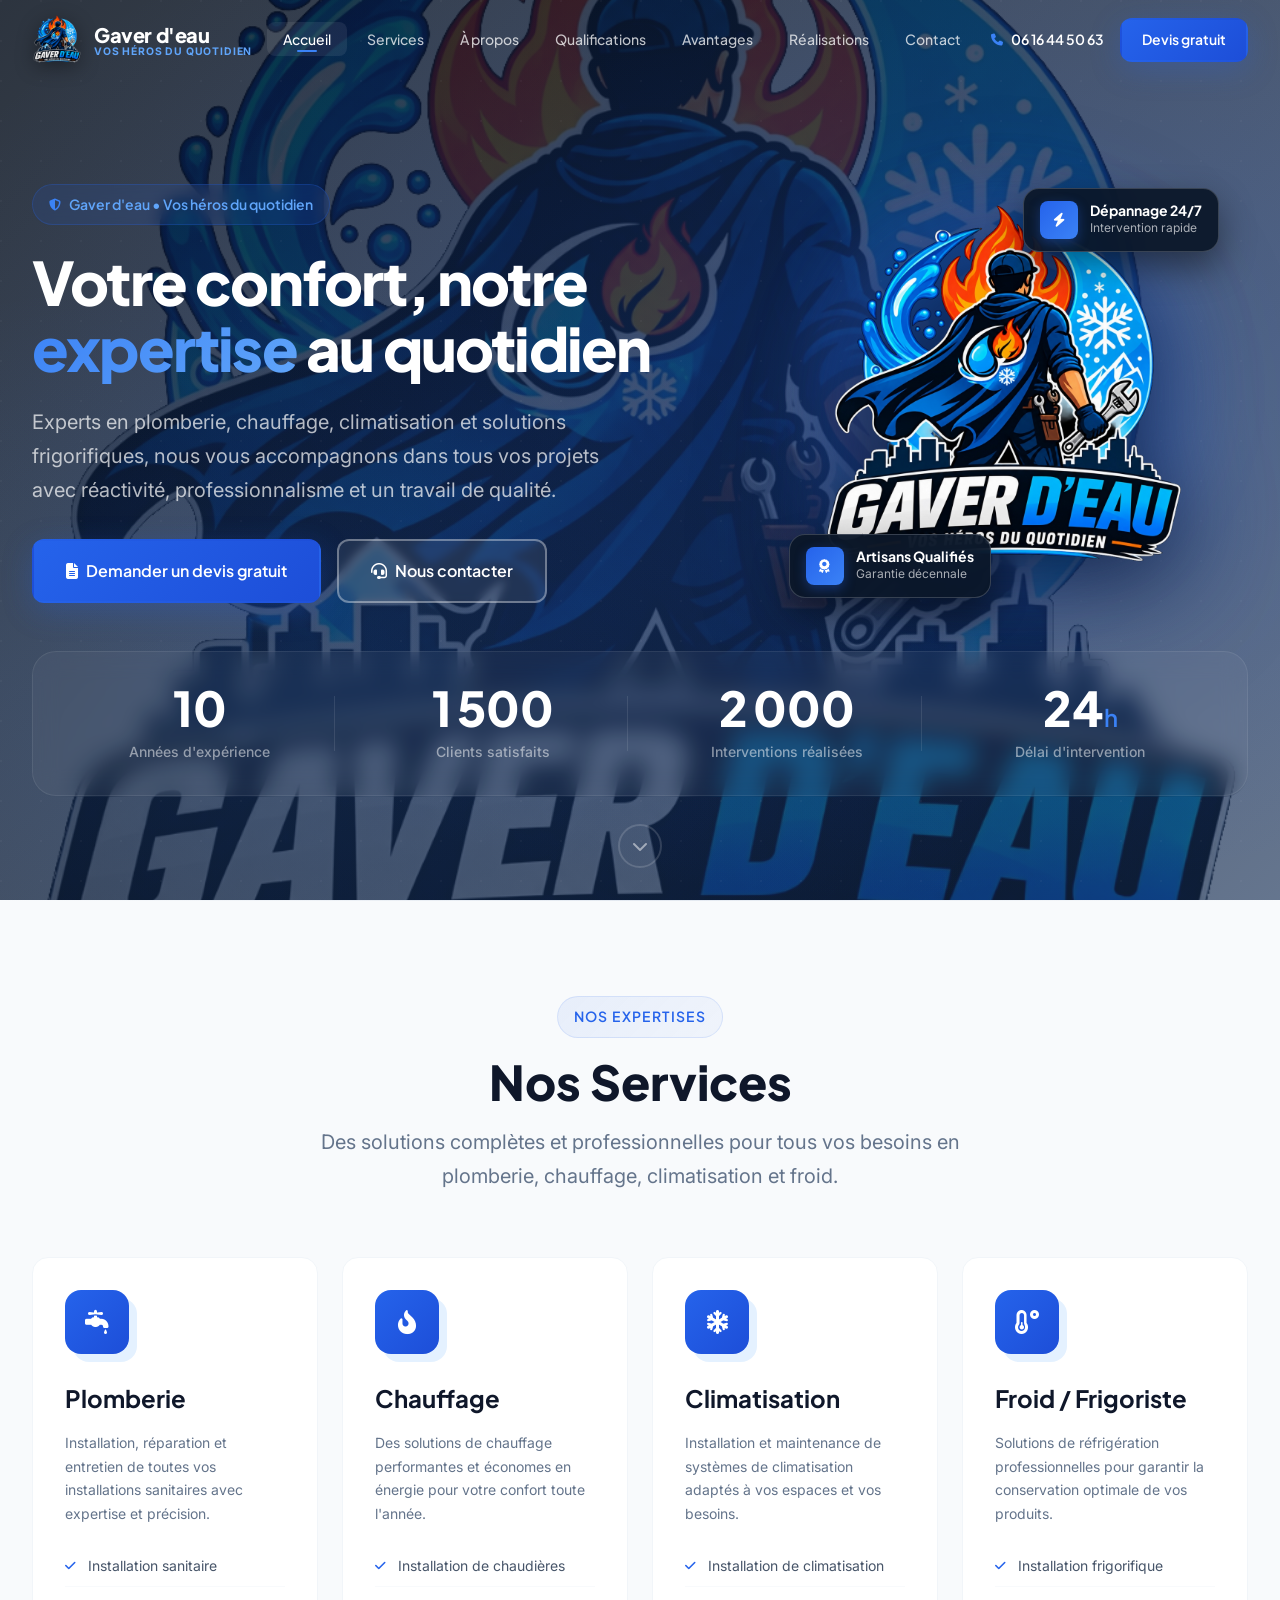
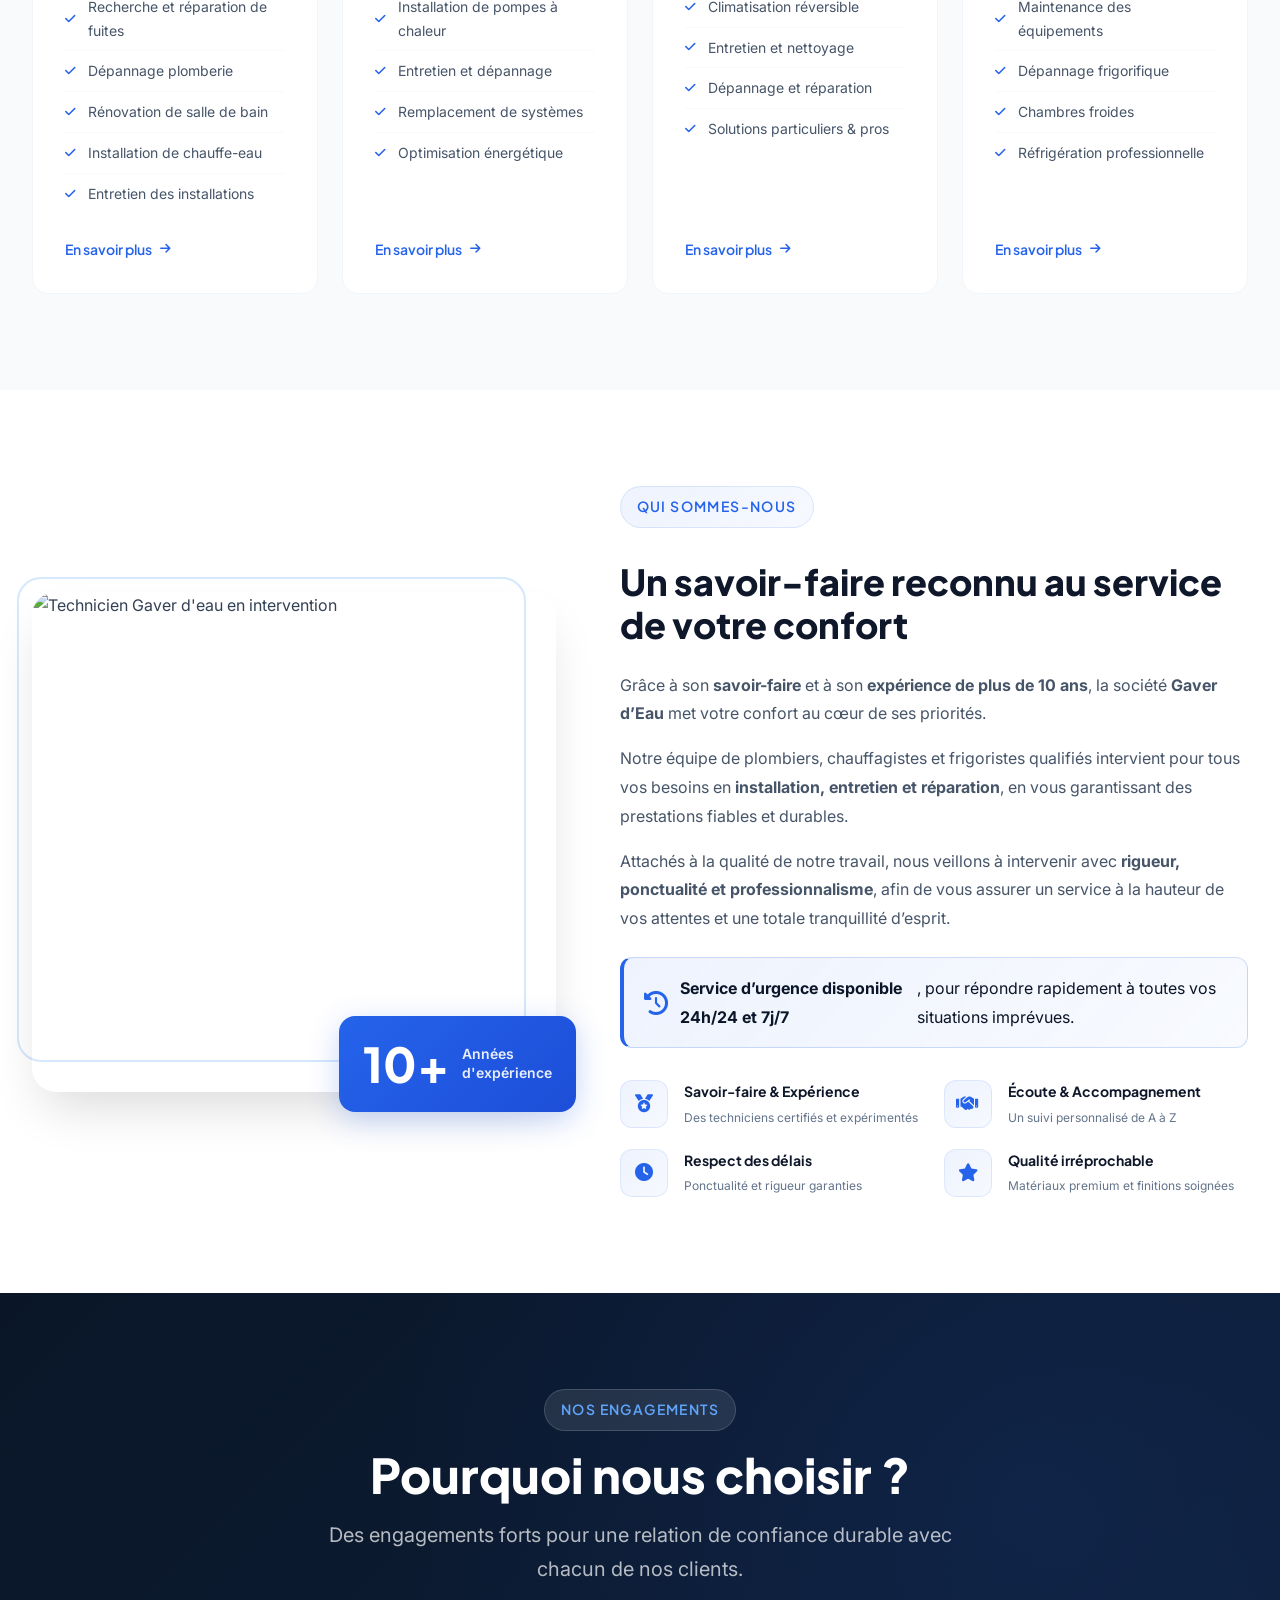
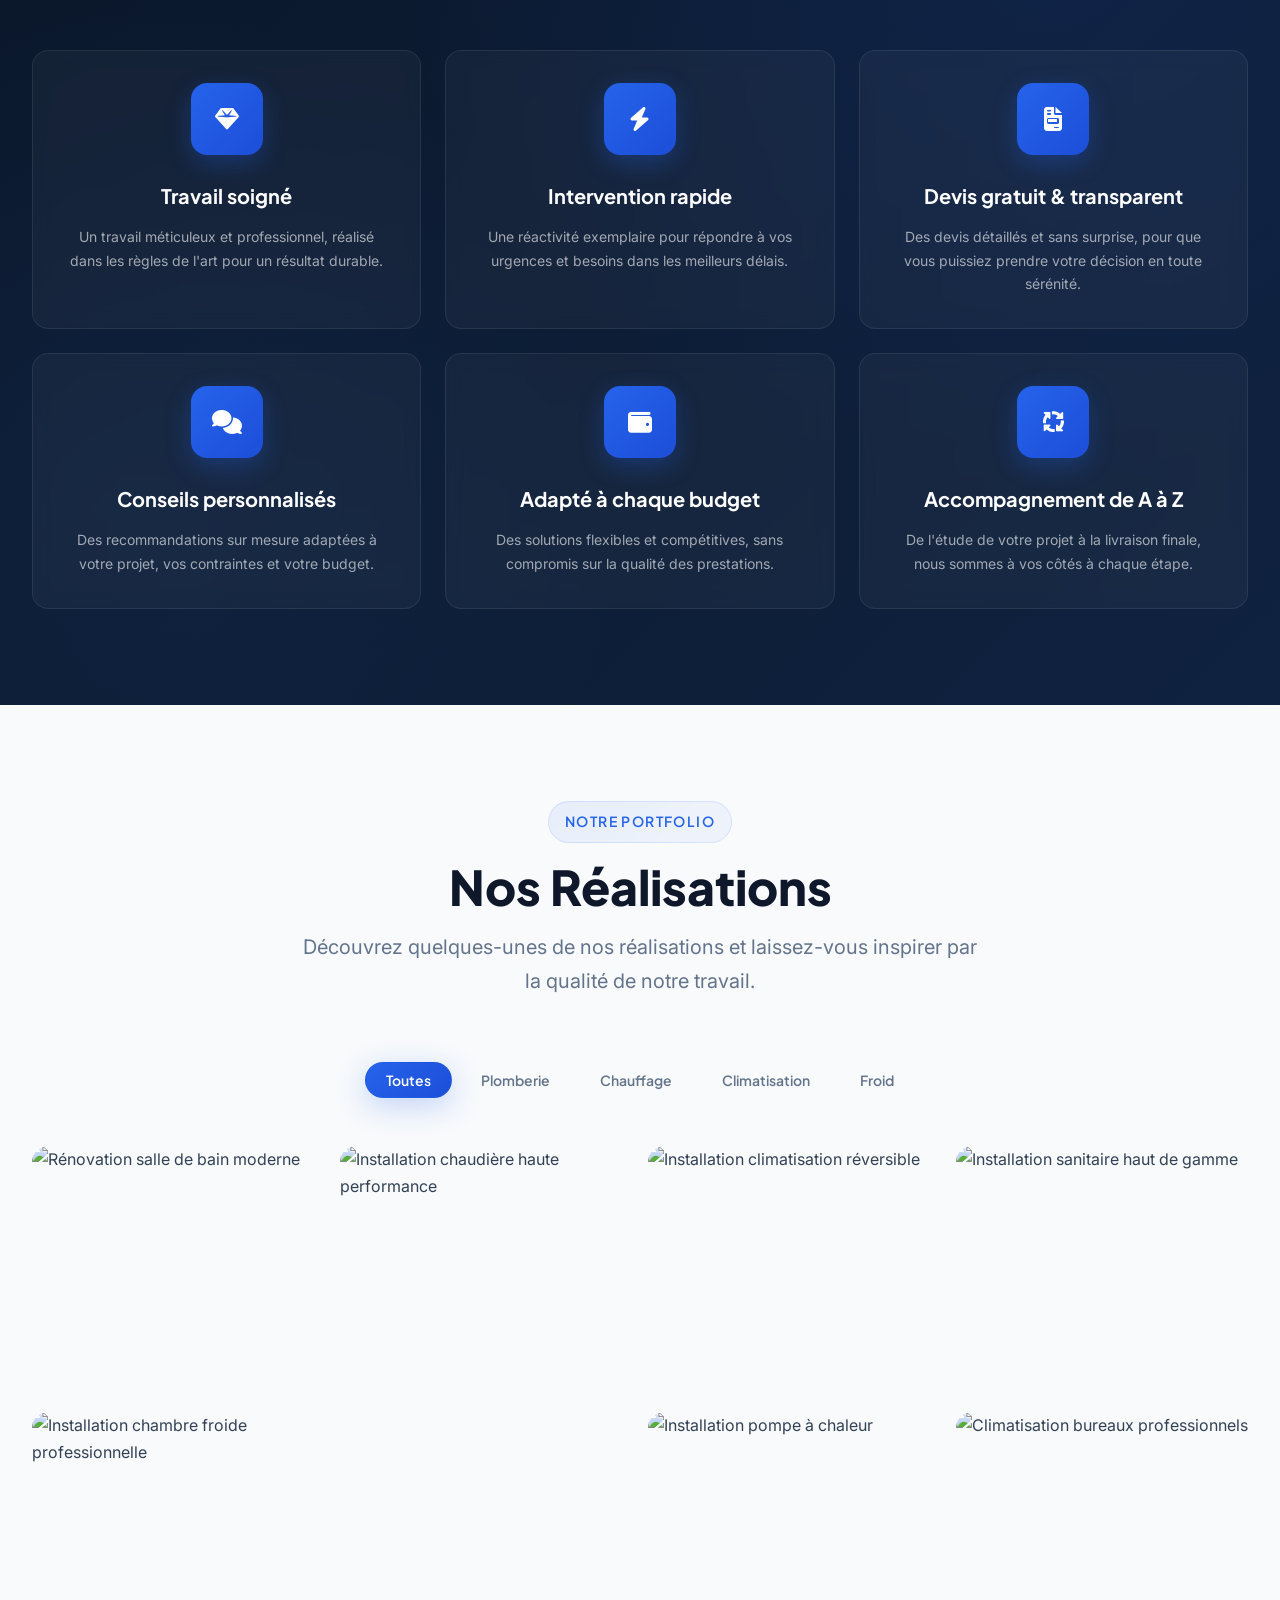
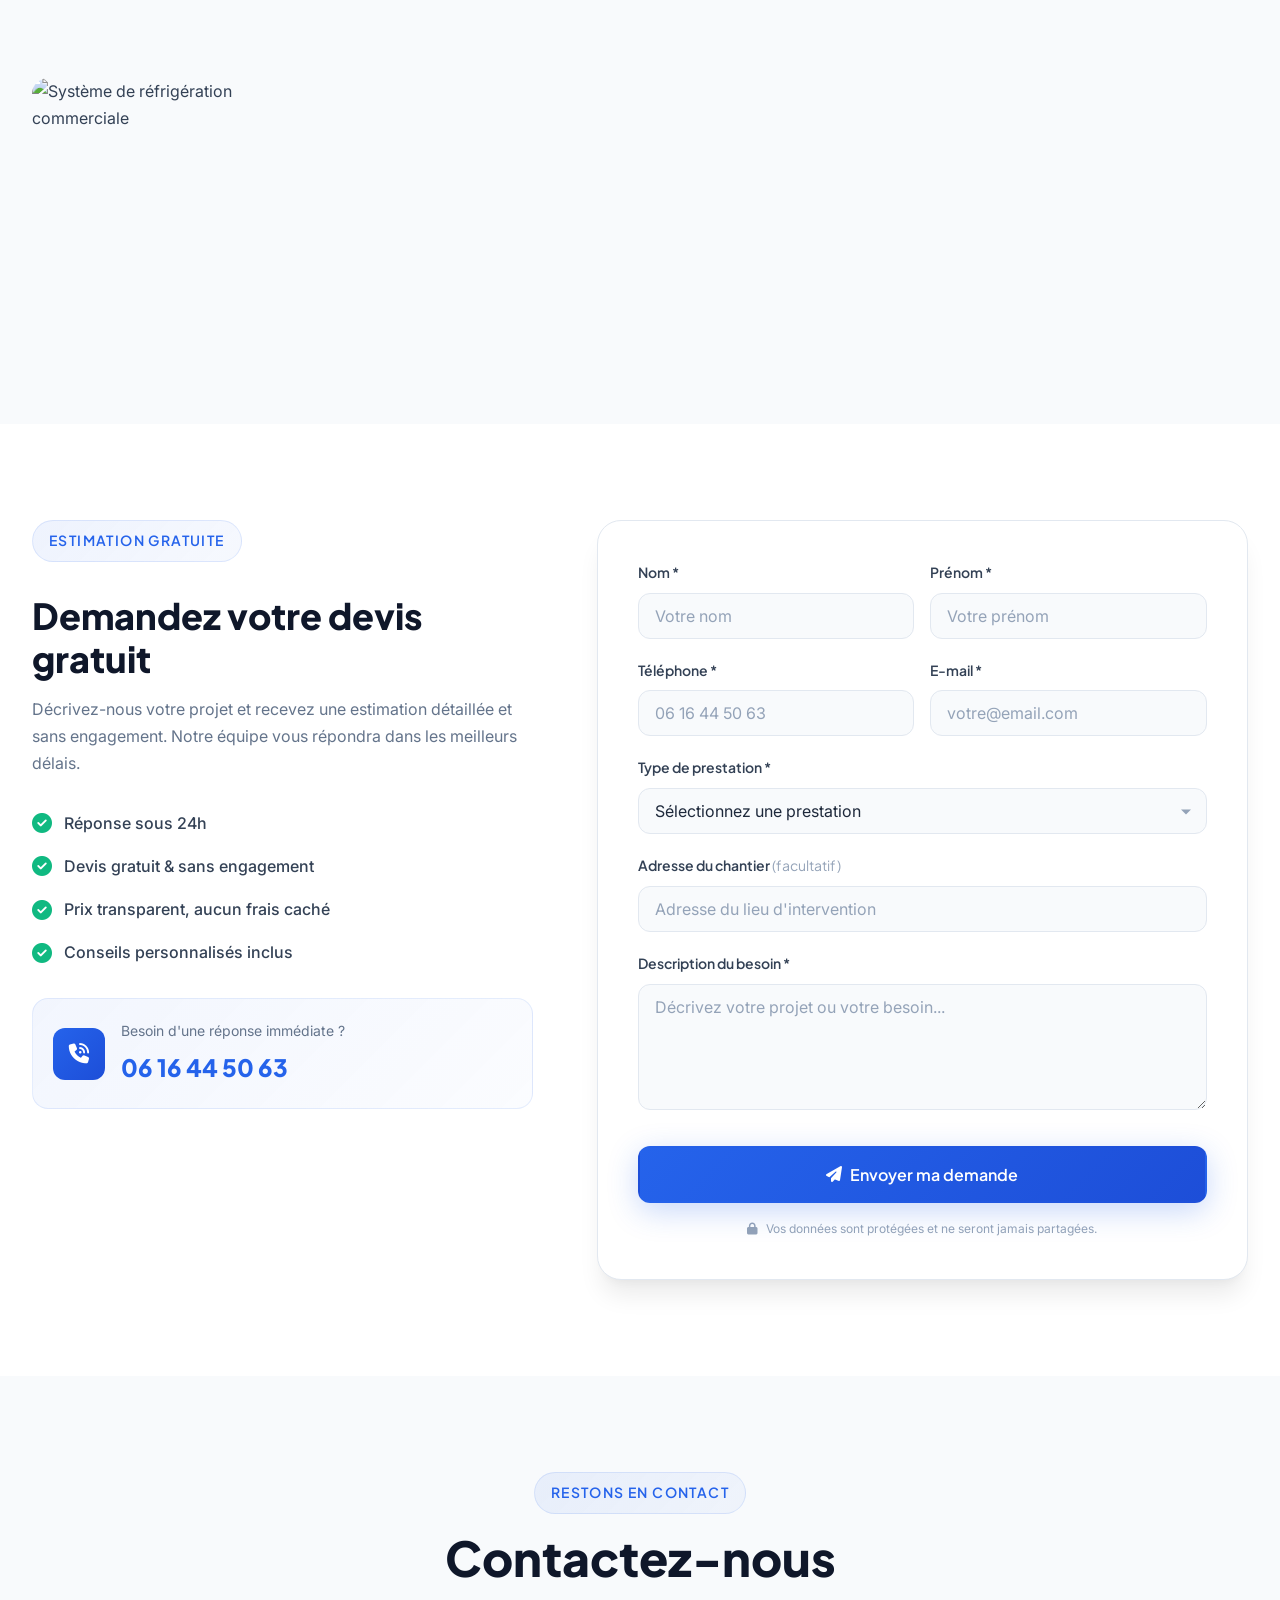
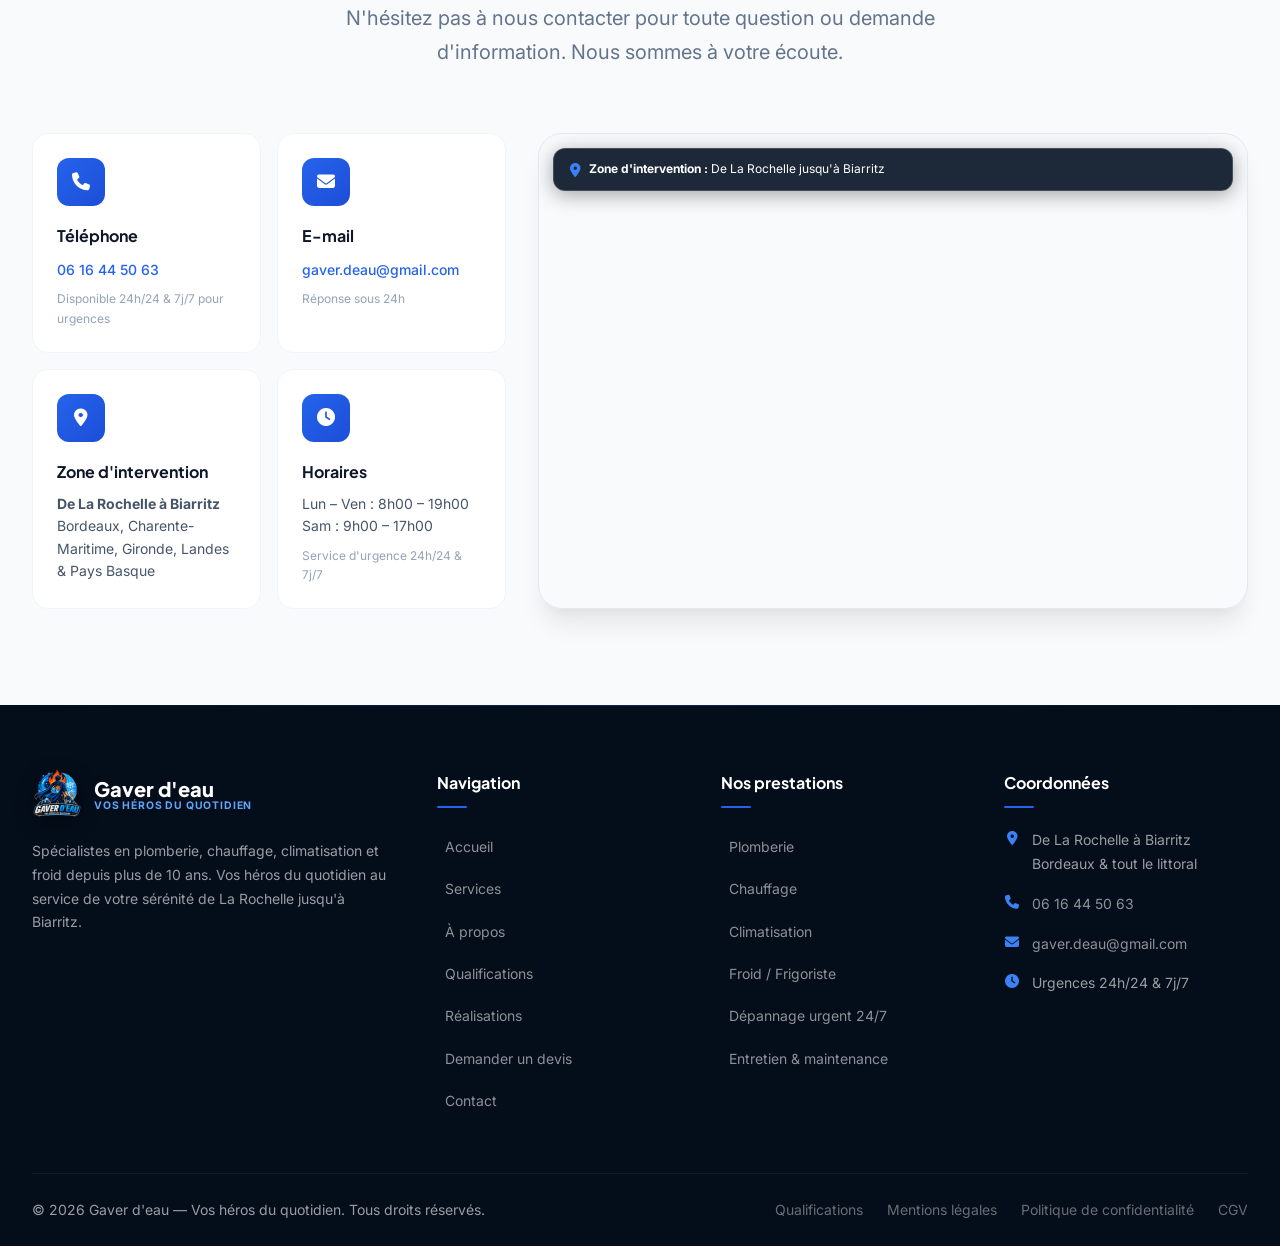
==== commit 4d6ab3da: "Ajout de la page Qualifications et Certifications officielles (QUALIBAT, RGE, QualiPAC, PG Gaz, F-Ga" ====
--- a/index.html
+++ b/index.html
@@ -78,6 +78,7 @@
           <li><a href="#hero" class="header__nav-link active">Accueil</a></li>
           <li><a href="#services" class="header__nav-link">Services</a></li>
           <li><a href="#about" class="header__nav-link">À propos</a></li>
+          <li><a href="qualifications.html" class="header__nav-link">Qualifications</a></li>
           <li><a href="#why-us" class="header__nav-link">Avantages</a></li>
           <li><a href="#gallery" class="header__nav-link">Réalisations</a></li>
           <li><a href="#contact" class="header__nav-link">Contact</a></li>
@@ -768,6 +769,7 @@
             <li><a href="#hero">Accueil</a></li>
             <li><a href="#services">Services</a></li>
             <li><a href="#about">À propos</a></li>
+            <li><a href="qualifications.html">Qualifications</a></li>
             <li><a href="#gallery">Réalisations</a></li>
             <li><a href="#devis">Demander un devis</a></li>
             <li><a href="#contact">Contact</a></li>
@@ -812,6 +814,7 @@
       <div class="footer__bottom">
         <p>&copy; 2026 Gaver d'eau — Vos héros du quotidien. Tous droits réservés.</p>
         <div class="footer__bottom-links">
+          <a href="qualifications.html">Qualifications</a>
           <a href="mentions-legales.html">Mentions légales</a>
           <a href="politique-confidentialite.html">Politique de confidentialité</a>
           <a href="cgv.html">CGV</a>
--- a/css/style.css
+++ b/css/style.css
@@ -2487,6 +2487,355 @@
   }
 }
 
+/* ═══════════════════════════════════════════════════════
+   QUALIFICATIONS & CERTIFICATIONS PAGE
+   ═══════════════════════════════════════════════════════ */
+.qualif-hero {
+  padding-top: calc(var(--header-height) + var(--sp-12));
+  padding-bottom: var(--sp-16);
+  background: radial-gradient(ellipse at 50% 20%, rgba(37, 99, 235, 0.18) 0%, transparent 70%),
+              linear-gradient(135deg, var(--clr-primary-900) 0%, var(--clr-primary-800) 100%);
+  color: var(--clr-white);
+  position: relative;
+  overflow: hidden;
+}
+
+.qualif-hero::before {
+  content: '';
+  position: absolute;
+  inset: 0;
+  background-image: radial-gradient(rgba(255, 255, 255, 0.04) 1px, transparent 1px);
+  background-size: 32px 32px;
+  pointer-events: none;
+}
+
+.qualif-hero__container {
+  position: relative;
+  z-index: 2;
+  max-width: 1000px;
+  margin: 0 auto;
+  text-align: center;
+}
+
+.qualif-hero__badge {
+  display: inline-flex;
+  align-items: center;
+  gap: var(--sp-2);
+  padding: var(--sp-2) var(--sp-5);
+  background: rgba(37, 99, 235, 0.2);
+  border: 1px solid rgba(59, 130, 246, 0.4);
+  border-radius: var(--radius-full);
+  color: var(--clr-accent-300);
+  font-size: var(--fs-xs);
+  font-weight: 700;
+  text-transform: uppercase;
+  letter-spacing: 0.1em;
+  margin-bottom: var(--sp-4);
+}
+
+.qualif-hero__title {
+  font-family: var(--ff-heading);
+  font-size: clamp(var(--fs-2xl), 5vw, var(--fs-4xl));
+  font-weight: 800;
+  line-height: 1.15;
+  margin-bottom: var(--sp-4);
+  color: var(--clr-white);
+}
+
+.qualif-hero__title-accent {
+  background: linear-gradient(135deg, var(--clr-accent-400), #38bdf8);
+  -webkit-background-clip: text;
+  -webkit-text-fill-color: transparent;
+}
+
+.qualif-hero__desc {
+  font-size: var(--fs-md);
+  color: rgba(255, 255, 255, 0.8);
+  max-width: 780px;
+  margin: 0 auto var(--sp-8);
+  line-height: 1.7;
+}
+
+.qualif-hero__ribbon {
+  display: flex;
+  justify-content: center;
+  flex-wrap: wrap;
+  gap: var(--sp-4);
+}
+
+.qualif-hero__pill {
+  display: flex;
+  align-items: center;
+  gap: var(--sp-2);
+  padding: var(--sp-3) var(--sp-5);
+  background: rgba(255, 255, 255, 0.06);
+  border: 1px solid rgba(255, 255, 255, 0.12);
+  border-radius: var(--radius-lg);
+  font-size: var(--fs-sm);
+  font-weight: 600;
+  color: var(--clr-white);
+  backdrop-filter: blur(8px);
+}
+
+.qualif-hero__pill i {
+  color: var(--clr-accent-400);
+}
+
+/* Sections */
+.qualif-section {
+  padding: var(--sp-20) 0;
+  background: var(--clr-gray-50);
+}
+
+.qualif-section--white {
+  background: var(--clr-white);
+}
+
+.qualif-grid {
+  display: grid;
+  grid-template-columns: repeat(auto-fit, minmax(340px, 1fr));
+  gap: var(--sp-8);
+  margin-top: var(--sp-12);
+}
+
+.qualif-card {
+  background: var(--clr-white);
+  border: 1px solid var(--clr-gray-200);
+  border-radius: var(--radius-2xl);
+  padding: var(--sp-8);
+  box-shadow: var(--shadow-sm);
+  transition: transform var(--transition-normal), box-shadow var(--transition-normal), border-color var(--transition-normal);
+  display: flex;
+  flex-direction: column;
+  position: relative;
+  overflow: hidden;
+}
+
+.qualif-card:hover {
+  transform: translateY(-6px);
+  box-shadow: 0 20px 40px -15px rgba(2, 132, 199, 0.12);
+  border-color: var(--clr-accent-300);
+}
+
+.qualif-card__top {
+  display: flex;
+  align-items: flex-start;
+  justify-content: space-between;
+  gap: var(--sp-4);
+  margin-bottom: var(--sp-5);
+}
+
+.qualif-card__icon {
+  width: 58px;
+  height: 58px;
+  border-radius: var(--radius-xl);
+  background: linear-gradient(135deg, rgba(37, 99, 235, 0.1), rgba(14, 165, 233, 0.15));
+  border: 1px solid rgba(59, 130, 246, 0.2);
+  display: flex;
+  align-items: center;
+  justify-content: center;
+  font-size: var(--fs-xl);
+  color: var(--clr-accent-500);
+  flex-shrink: 0;
+}
+
+.qualif-card__tag {
+  font-family: var(--ff-heading);
+  font-size: var(--fs-xs);
+  font-weight: 700;
+  letter-spacing: 0.05em;
+  padding: var(--sp-1) var(--sp-3);
+  border-radius: var(--radius-full);
+  background: var(--clr-accent-100);
+  color: var(--clr-accent-600);
+  border: 1px solid rgba(37, 99, 235, 0.15);
+}
+
+.qualif-card__tag--rge {
+  background: #ecfdf5;
+  color: #059669;
+  border-color: rgba(16, 185, 129, 0.2);
+}
+
+.qualif-card__tag--decennale {
+  background: #eff6ff;
+  color: #1d4ed8;
+  border-color: rgba(29, 78, 216, 0.2);
+}
+
+.qualif-card__title {
+  font-family: var(--ff-heading);
+  font-size: var(--fs-xl);
+  font-weight: 800;
+  color: var(--clr-gray-900);
+  margin-bottom: var(--sp-3);
+}
+
+.qualif-card__subtitle {
+  font-size: var(--fs-sm);
+  font-weight: 600;
+  color: var(--clr-accent-500);
+  margin-bottom: var(--sp-4);
+}
+
+.qualif-card__desc {
+  color: var(--clr-gray-600);
+  font-size: var(--fs-sm);
+  line-height: 1.7;
+  margin-bottom: var(--sp-6);
+}
+
+.qualif-card__list {
+  margin-bottom: var(--sp-6);
+  flex-grow: 1;
+}
+
+.qualif-card__list li {
+  display: flex;
+  align-items: flex-start;
+  gap: var(--sp-3);
+  padding: var(--sp-2) 0;
+  font-size: var(--fs-sm);
+  color: var(--clr-gray-700);
+  border-bottom: 1px solid var(--clr-gray-100);
+}
+
+.qualif-card__list li:last-child {
+  border-bottom: none;
+}
+
+.qualif-card__list li i {
+  color: var(--clr-success);
+  margin-top: 3px;
+  flex-shrink: 0;
+}
+
+.qualif-card__highlight {
+  background: var(--clr-gray-50);
+  border-left: 3px solid var(--clr-accent-500);
+  padding: var(--sp-3) var(--sp-4);
+  border-radius: 0 var(--radius-md) var(--radius-md) 0;
+  font-size: var(--fs-xs);
+  color: var(--clr-gray-700);
+  margin-top: auto;
+}
+
+.qualif-card__highlight strong {
+  color: var(--clr-gray-900);
+}
+
+/* Team section */
+.qualif-team-grid {
+  display: grid;
+  grid-template-columns: repeat(auto-fit, minmax(260px, 1fr));
+  gap: var(--sp-6);
+  margin-top: var(--sp-12);
+}
+
+.qualif-team-card {
+  background: var(--clr-white);
+  border: 1px solid var(--clr-gray-200);
+  border-radius: var(--radius-xl);
+  padding: var(--sp-6);
+  text-align: center;
+  transition: all var(--transition-fast);
+}
+
+.qualif-team-card:hover {
+  border-color: var(--clr-accent-400);
+  box-shadow: var(--shadow-md);
+}
+
+.qualif-team-icon {
+  width: 64px;
+  height: 64px;
+  border-radius: 50%;
+  background: linear-gradient(135deg, var(--clr-accent-500), var(--clr-accent-600));
+  color: var(--clr-white);
+  display: flex;
+  align-items: center;
+  justify-content: center;
+  font-size: var(--fs-2xl);
+  margin: 0 auto var(--sp-4);
+  box-shadow: 0 8px 16px rgba(37, 99, 235, 0.25);
+}
+
+.qualif-team-title {
+  font-family: var(--ff-heading);
+  font-size: var(--fs-md);
+  font-weight: 700;
+  color: var(--clr-gray-900);
+  margin-bottom: var(--sp-2);
+}
+
+.qualif-team-desc {
+  font-size: var(--fs-xs);
+  color: var(--clr-gray-500);
+  line-height: 1.6;
+}
+
+/* Call to Action Box */
+.qualif-cta-box {
+  background: linear-gradient(135deg, var(--clr-primary-900), var(--clr-primary-800));
+  border-radius: var(--radius-3xl);
+  padding: var(--sp-12) var(--sp-8);
+  color: var(--clr-white);
+  text-align: center;
+  margin-top: var(--sp-16);
+  position: relative;
+  overflow: hidden;
+  box-shadow: var(--shadow-2xl);
+}
+
+.qualif-cta-box::before {
+  content: '';
+  position: absolute;
+  top: -50%;
+  left: 50%;
+  transform: translateX(-50%);
+  width: 600px;
+  height: 600px;
+  background: radial-gradient(circle, rgba(37, 99, 235, 0.25) 0%, transparent 70%);
+  filter: blur(40px);
+  pointer-events: none;
+}
+
+.qualif-cta-title {
+  font-family: var(--ff-heading);
+  font-size: clamp(var(--fs-xl), 3vw, var(--fs-3xl));
+  font-weight: 800;
+  margin-bottom: var(--sp-3);
+  position: relative;
+  z-index: 1;
+}
+
+.qualif-cta-desc {
+  font-size: var(--fs-base);
+  color: rgba(255, 255, 255, 0.8);
+  max-width: 640px;
+  margin: 0 auto var(--sp-8);
+  position: relative;
+  z-index: 1;
+}
+
+.qualif-cta-actions {
+  display: flex;
+  justify-content: center;
+  flex-wrap: wrap;
+  gap: var(--sp-4);
+  position: relative;
+  z-index: 1;
+}
+
+@media (max-width: 768px) {
+  .qualif-grid {
+    grid-template-columns: 1fr;
+  }
+  .qualif-cta-box {
+    padding: var(--sp-8) var(--sp-4);
+  }
+}
+
 /* =====================================================
    PRELOADER — Premium
    ===================================================== */
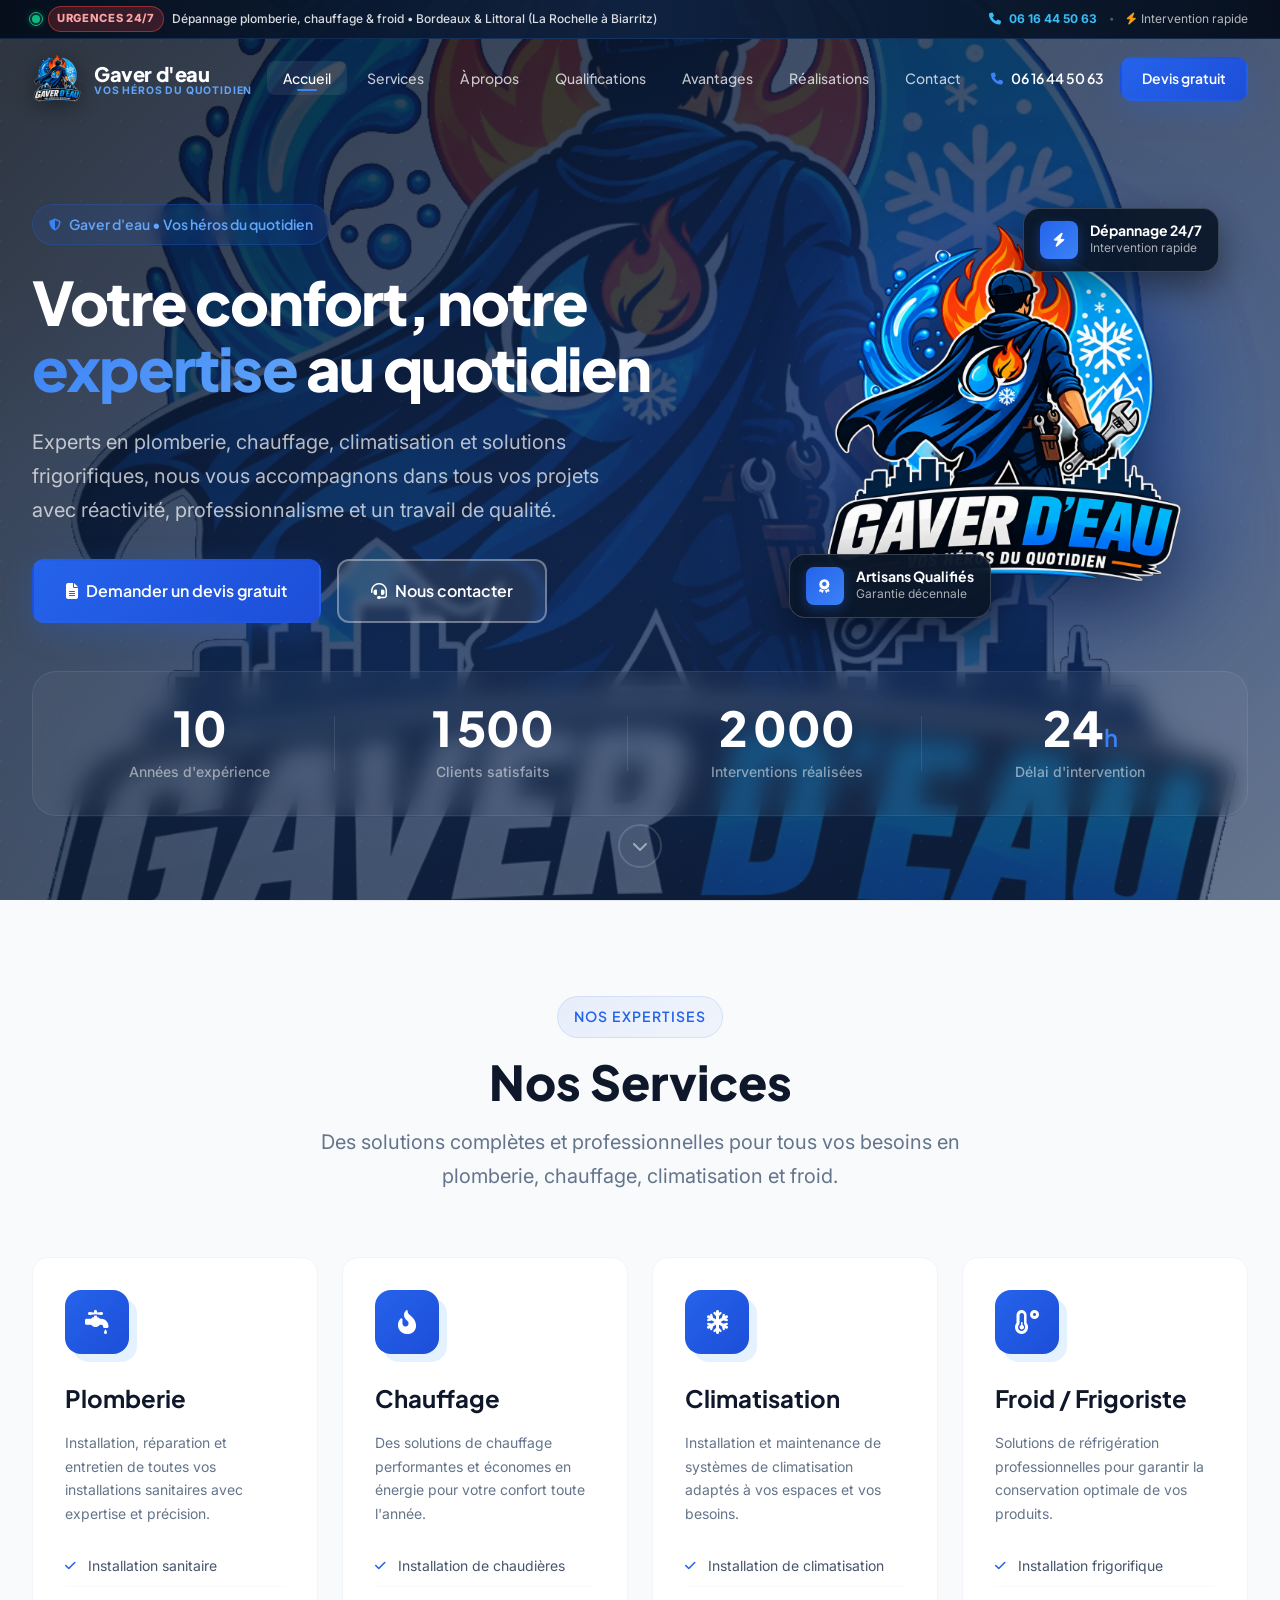
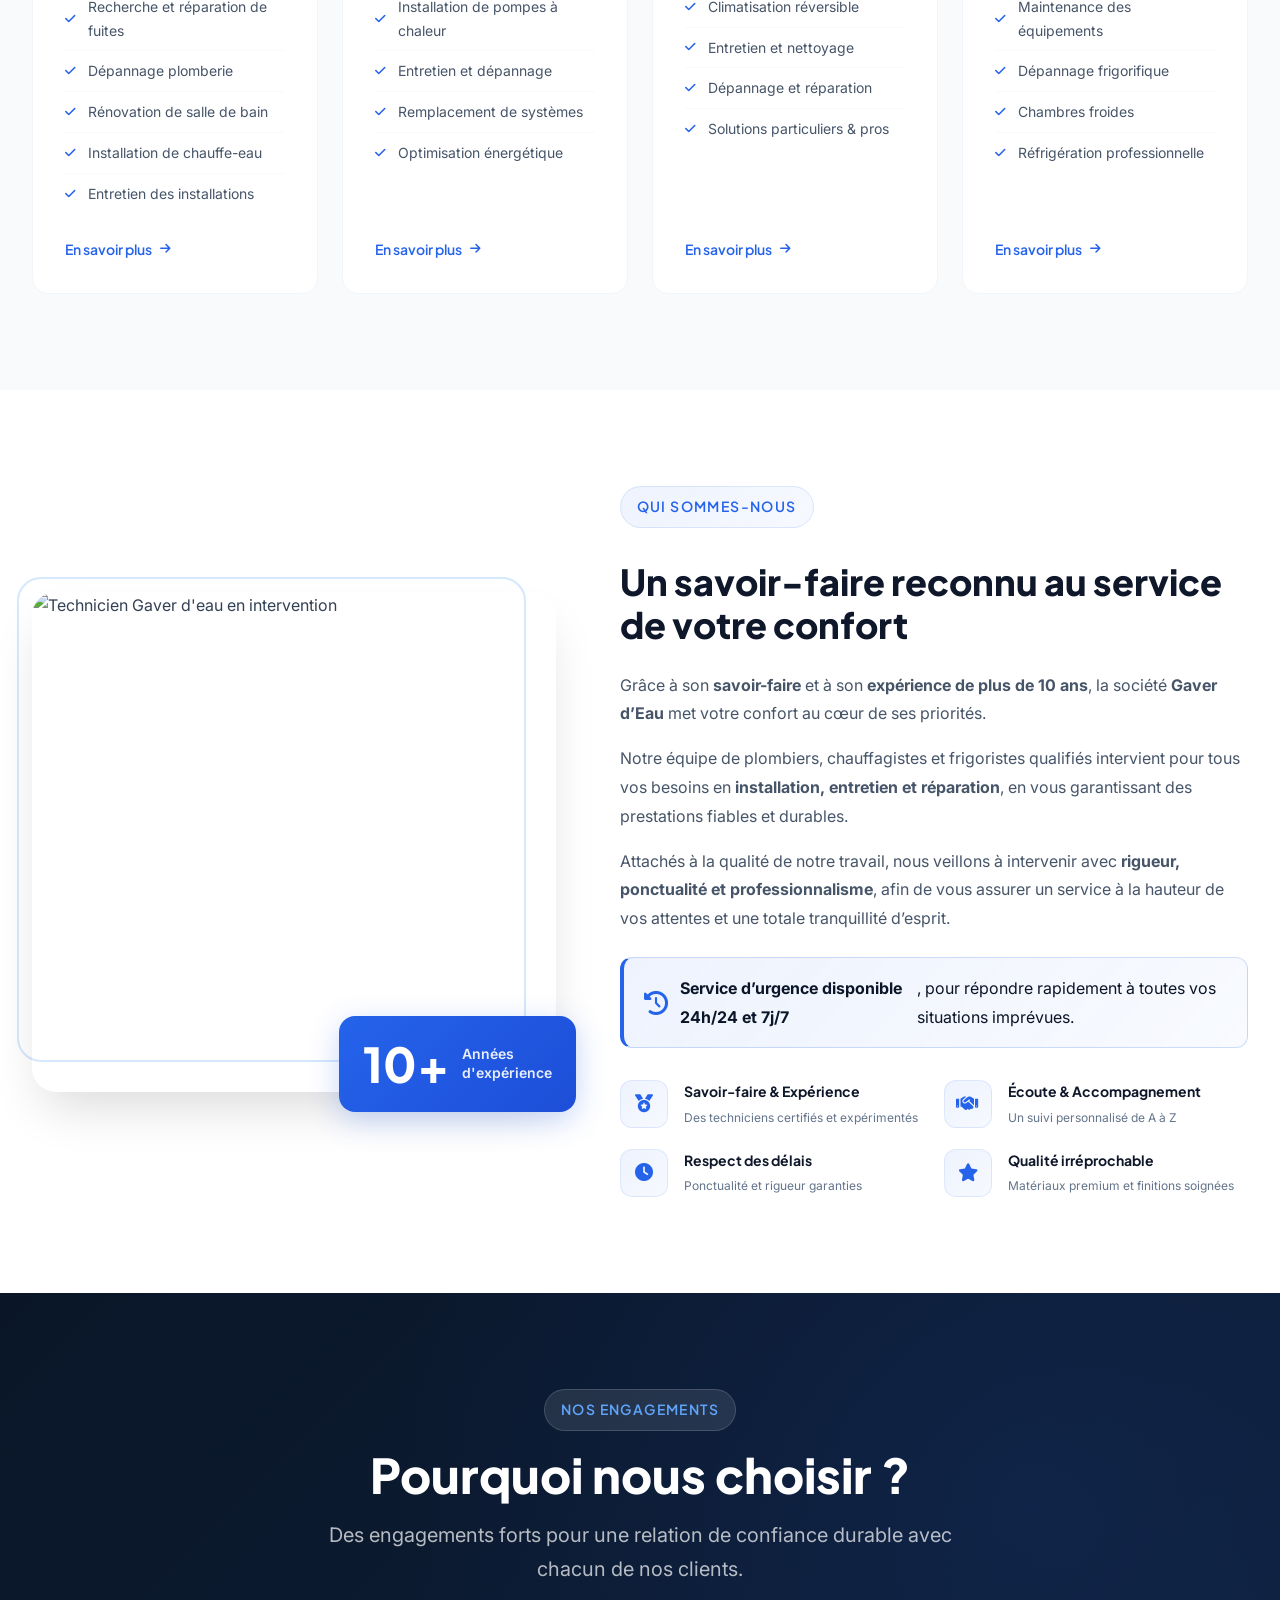
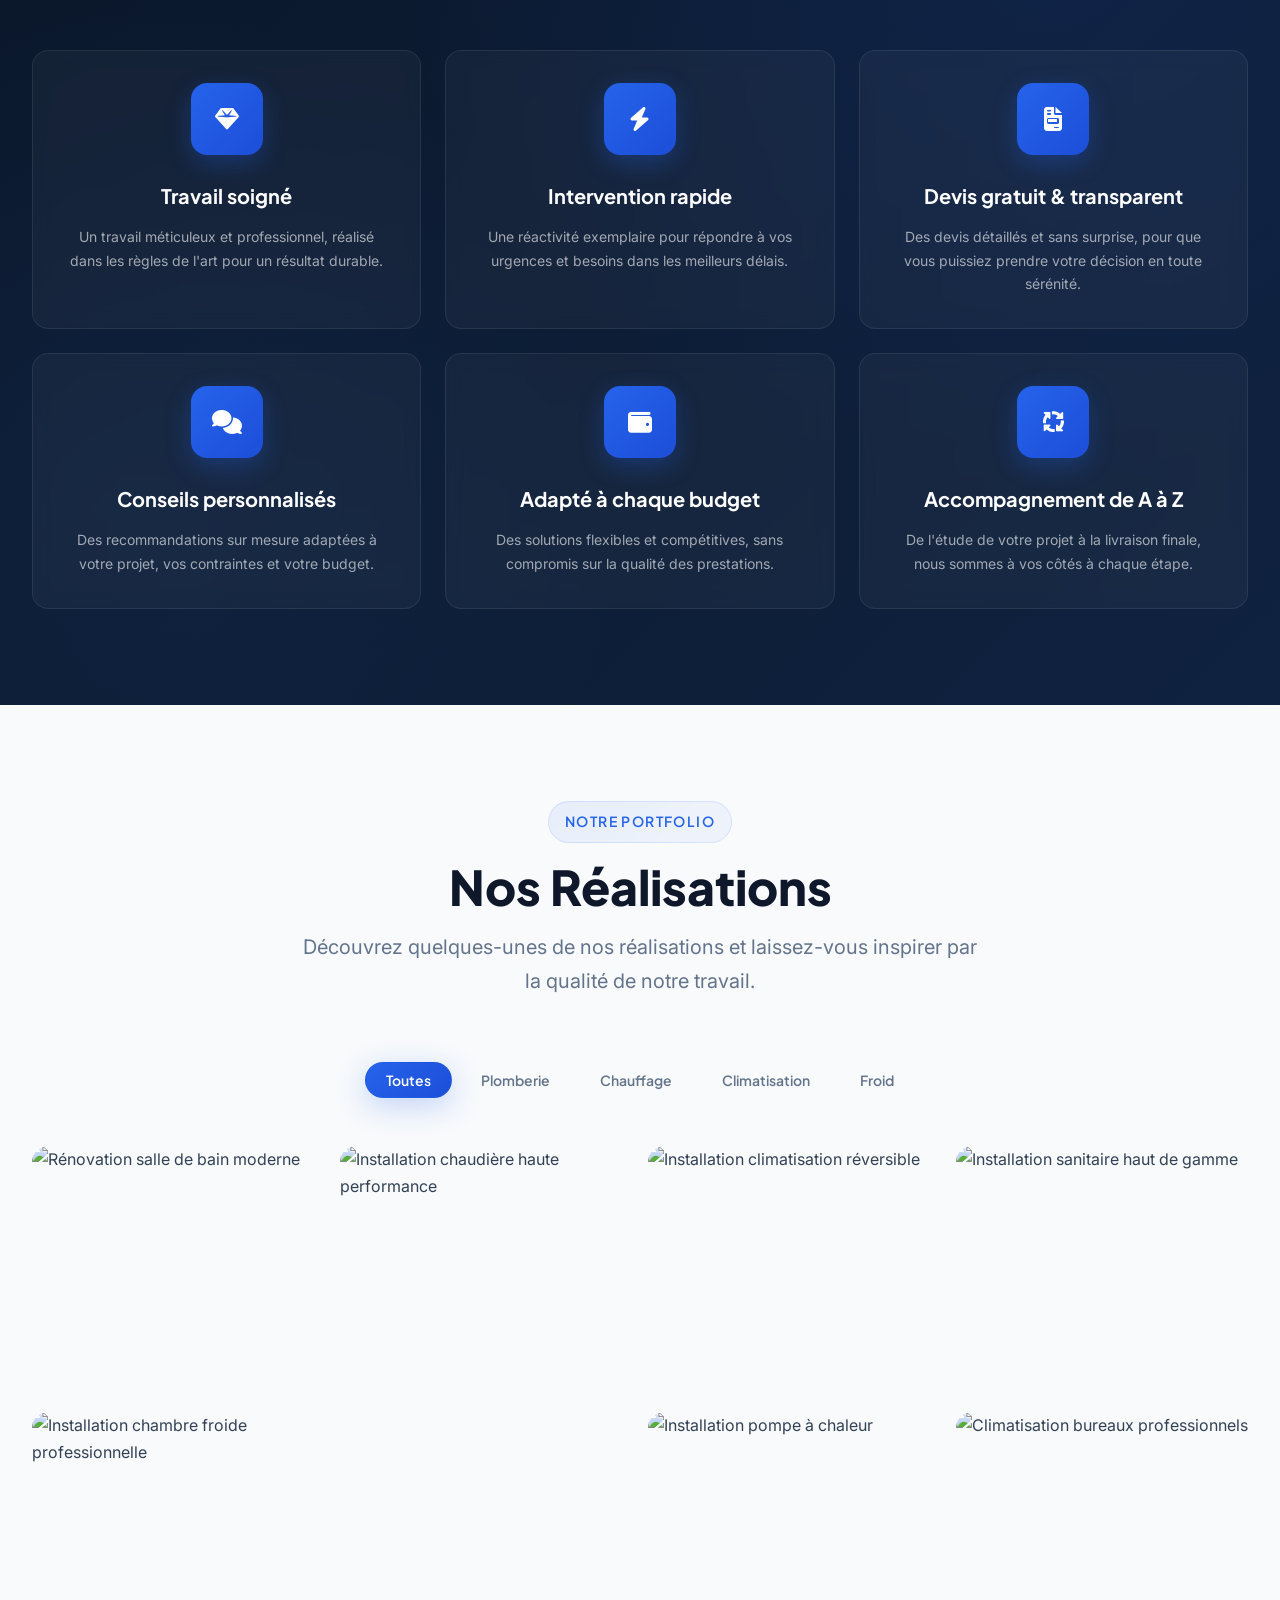
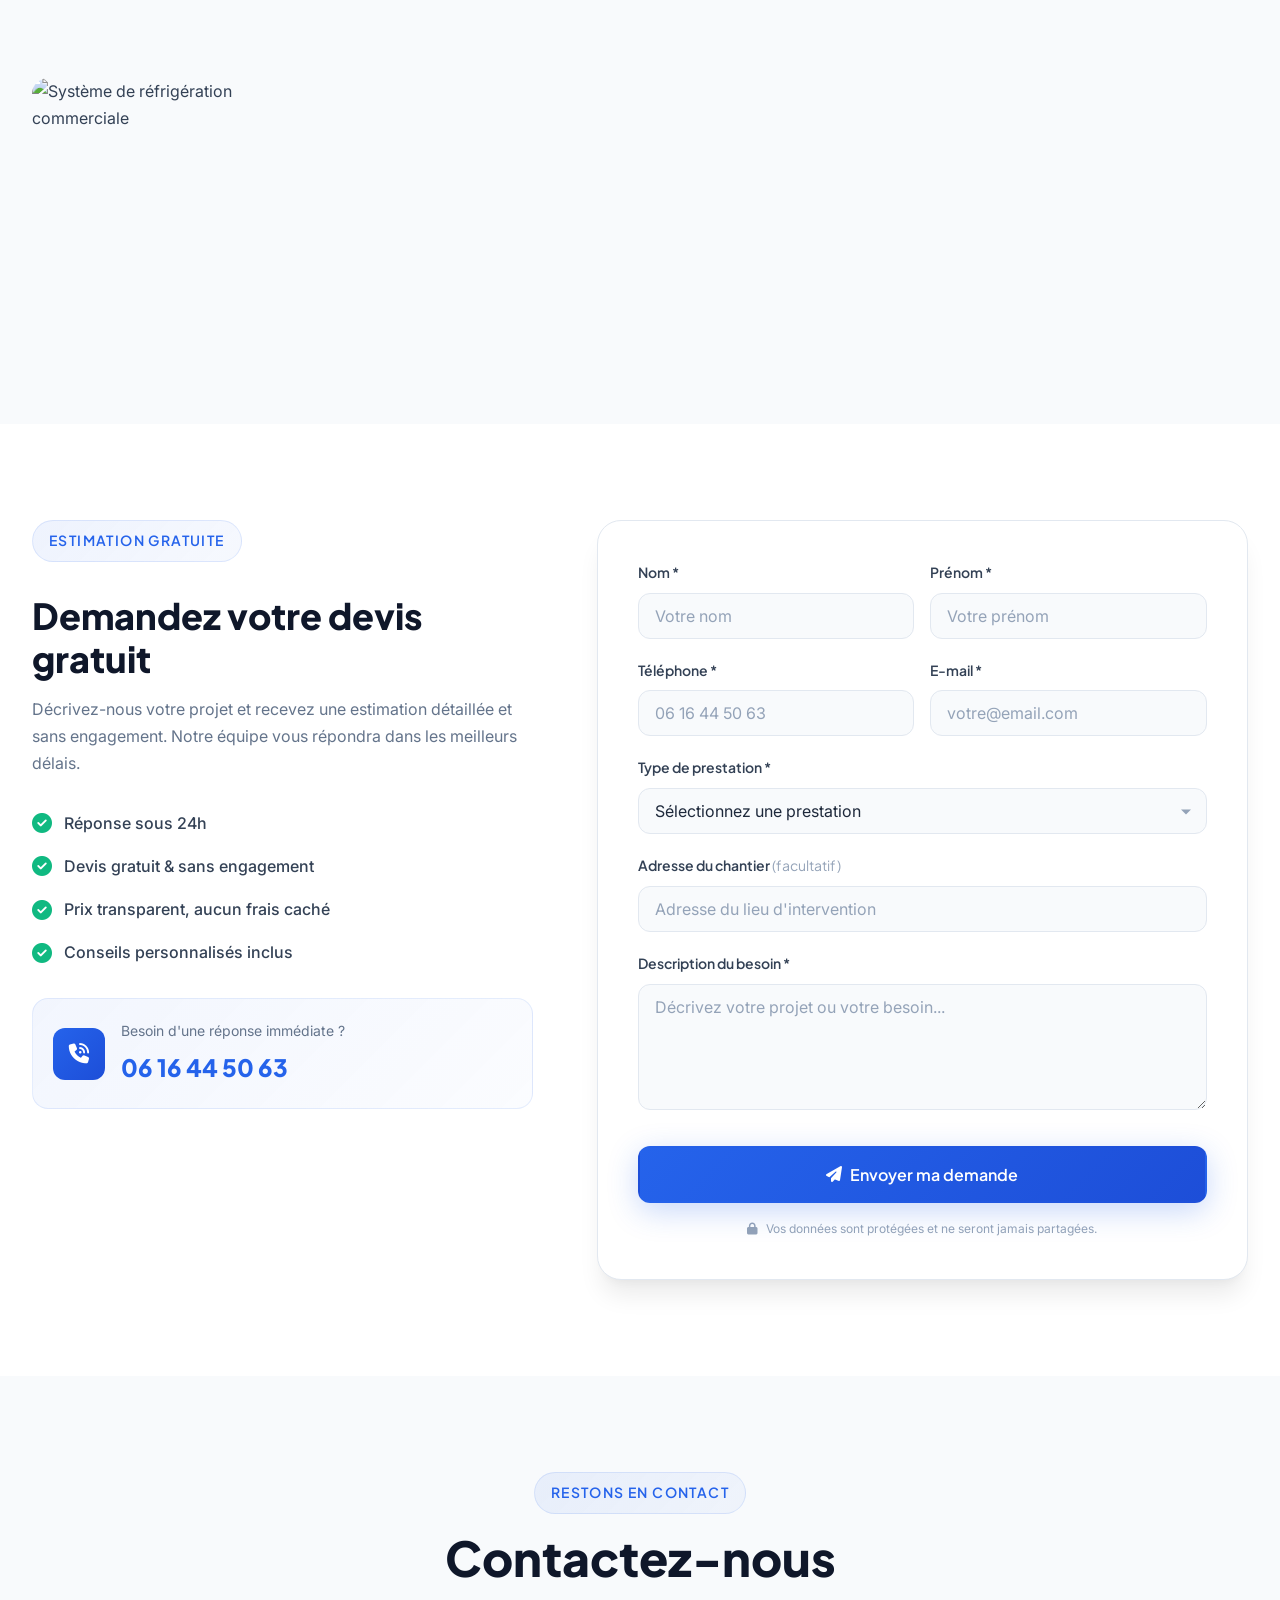
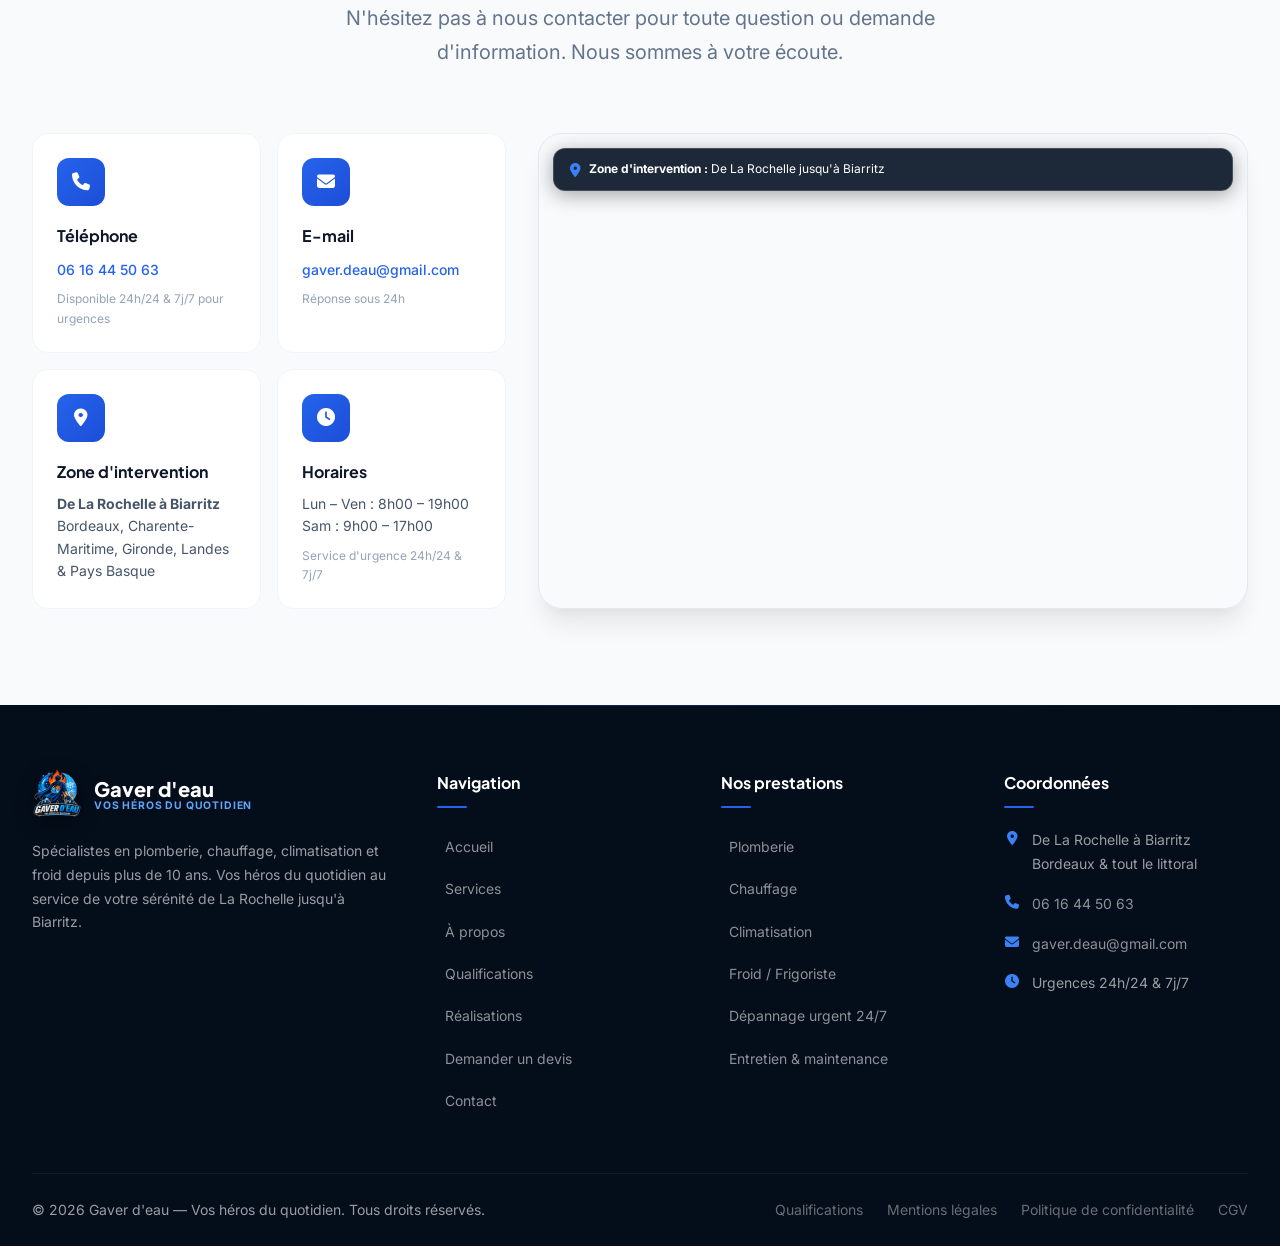
==== commit a8d6e227: "Ajout du bandeau d'urgence 24/7 (Top Bar) avec bouton d'appel direct et animation radar" ====
--- a/index.html
+++ b/index.html
@@ -64,6 +64,25 @@
 
   <!-- ===================== HEADER ===================== -->
   <header class="header" id="header">
+    <!-- Topbar Urgence 24/7 -->
+    <div class="topbar">
+      <div class="container topbar__container">
+        <div class="topbar__left">
+          <span class="topbar__pulse" title="Service actif"></span>
+          <span class="topbar__badge">URGENCES 24/7</span>
+          <span class="topbar__text">Dépannage plomberie, chauffage & froid • Bordeaux & Littoral (La Rochelle à Biarritz)</span>
+        </div>
+        <div class="topbar__right">
+          <a href="tel:+33616445063" class="topbar__phone">
+            <i class="fa-solid fa-phone"></i>
+            <span>06 16 44 50 63</span>
+          </a>
+          <span class="topbar__sep">•</span>
+          <span class="topbar__info"><i class="fa-solid fa-bolt"></i> Intervention rapide</span>
+        </div>
+      </div>
+    </div>
+
     <div class="container header__container">
       <a href="#hero" class="header__logo">
         <img src="img/logo.png" alt="Logo Gaver d'eau" class="header__logo-img">
--- a/css/style.css
+++ b/css/style.css
@@ -294,15 +294,125 @@
 
 
 /* ═══════════════════════════════════════════════════════
-   HEADER
+   HEADER & TOPBAR D'URGENCE
    ═══════════════════════════════════════════════════════ */
+.topbar {
+  background: linear-gradient(90deg, rgba(4, 13, 26, 0.95) 0%, rgba(15, 34, 64, 0.95) 50%, rgba(4, 13, 26, 0.95) 100%);
+  border-bottom: 1px solid rgba(59, 130, 246, 0.2);
+  color: var(--clr-white);
+  font-size: var(--fs-xs);
+  max-height: 44px;
+  overflow: hidden;
+  transition: max-height var(--transition-normal), opacity var(--transition-fast), border-color var(--transition-fast);
+  position: relative;
+  z-index: 1002;
+}
+
+.topbar__container {
+  display: flex;
+  align-items: center;
+  justify-content: space-between;
+  height: 38px;
+}
+
+.topbar__left {
+  display: flex;
+  align-items: center;
+  gap: var(--sp-2);
+}
+
+.topbar__pulse {
+  width: 8px;
+  height: 8px;
+  border-radius: 50%;
+  background: #10b981;
+  box-shadow: 0 0 8px #10b981;
+  position: relative;
+  flex-shrink: 0;
+}
+
+.topbar__pulse::after {
+  content: '';
+  position: absolute;
+  inset: -3px;
+  border-radius: 50%;
+  border: 1px solid #10b981;
+  animation: topbarPulse 2s infinite ease-out;
+}
+
+@keyframes topbarPulse {
+  0% { transform: scale(1); opacity: 0.8; }
+  100% { transform: scale(2.2); opacity: 0; }
+}
+
+.topbar__badge {
+  display: inline-flex;
+  align-items: center;
+  padding: 2px 8px;
+  border-radius: var(--radius-full);
+  background: rgba(239, 68, 68, 0.2);
+  border: 1px solid rgba(239, 68, 68, 0.5);
+  color: #fca5a5;
+  font-weight: 800;
+  font-size: 0.7rem;
+  letter-spacing: 0.06em;
+}
+
+.topbar__text {
+  color: rgba(255, 255, 255, 0.85);
+  font-weight: 500;
+}
+
+.topbar__right {
+  display: flex;
+  align-items: center;
+  gap: var(--sp-3);
+}
+
+.topbar__phone {
+  display: inline-flex;
+  align-items: center;
+  gap: var(--sp-2);
+  color: #38bdf8;
+  font-weight: 700;
+  text-decoration: none;
+  transition: color var(--transition-fast), transform var(--transition-fast);
+}
+
+.topbar__phone:hover {
+  color: var(--clr-white);
+  transform: scale(1.02);
+}
+
+.topbar__phone i {
+  color: #38bdf8;
+  font-size: 0.75rem;
+}
+
+.topbar__sep {
+  color: rgba(255, 255, 255, 0.3);
+  font-size: 0.6rem;
+}
+
+.topbar__info {
+  color: rgba(255, 255, 255, 0.7);
+  display: inline-flex;
+  align-items: center;
+  gap: var(--sp-1);
+}
+
+.topbar__info i {
+  color: #f59e0b;
+}
+
+/* Header */
 .header {
   position: fixed;
   top: 0;
   left: 0;
   right: 0;
   z-index: 1000;
-  height: var(--header-height);
+  height: auto;
   transition: all var(--transition-base);
   background: transparent;
 }
@@ -312,14 +422,37 @@
   backdrop-filter: blur(20px) saturate(180%);
   -webkit-backdrop-filter: blur(20px) saturate(180%);
   box-shadow: 0 1px 0 rgba(255, 255, 255, 0.06), 0 4px 20px rgba(0, 0, 0, 0.3);
+}
+
+.header.scrolled .topbar {
+  max-height: 0;
+  opacity: 0;
+  border-bottom-color: transparent;
+  pointer-events: none;
+}
+
+.header__container {
+  display: flex;
+  align-items: center;
+  justify-content: space-between;
+  height: var(--header-height);
+  transition: height var(--transition-base);
+}
+
+.header.scrolled .header__container {
   height: 70px;
 }
 
-.header__container {
-  display: flex;
-  align-items: center;
-  justify-content: space-between;
-  height: 100%;
+@media (max-width: 991px) {
+  .topbar__text,
+  .topbar__sep,
+  .topbar__info {
+    display: none;
+  }
+  .topbar__container {
+    justify-content: center;
+    gap: var(--sp-3);
+  }
 }
 
 .header__logo {
@@ -470,7 +603,7 @@
   display: flex;
   align-items: center;
   overflow: hidden;
-  padding-top: var(--header-height);
+  padding-top: calc(var(--header-height) + 40px);
 }
 
 .hero__bg {
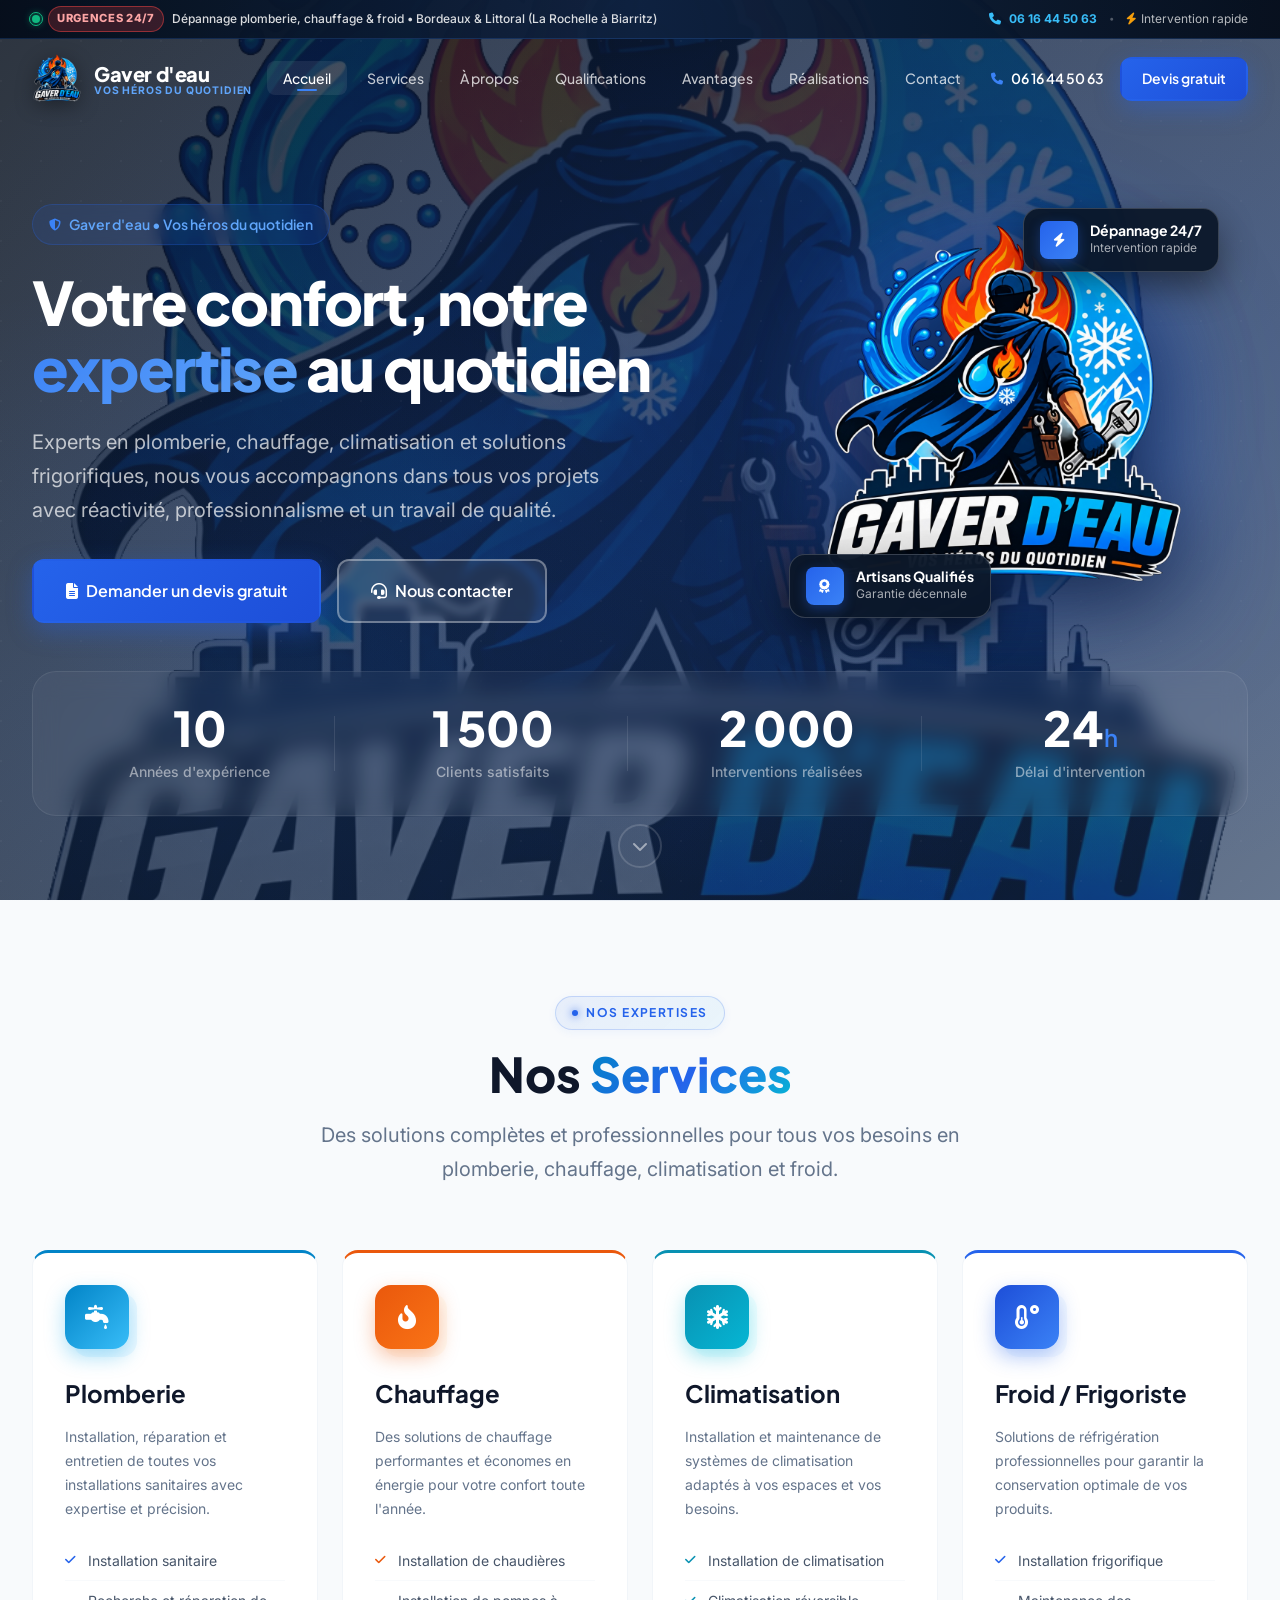
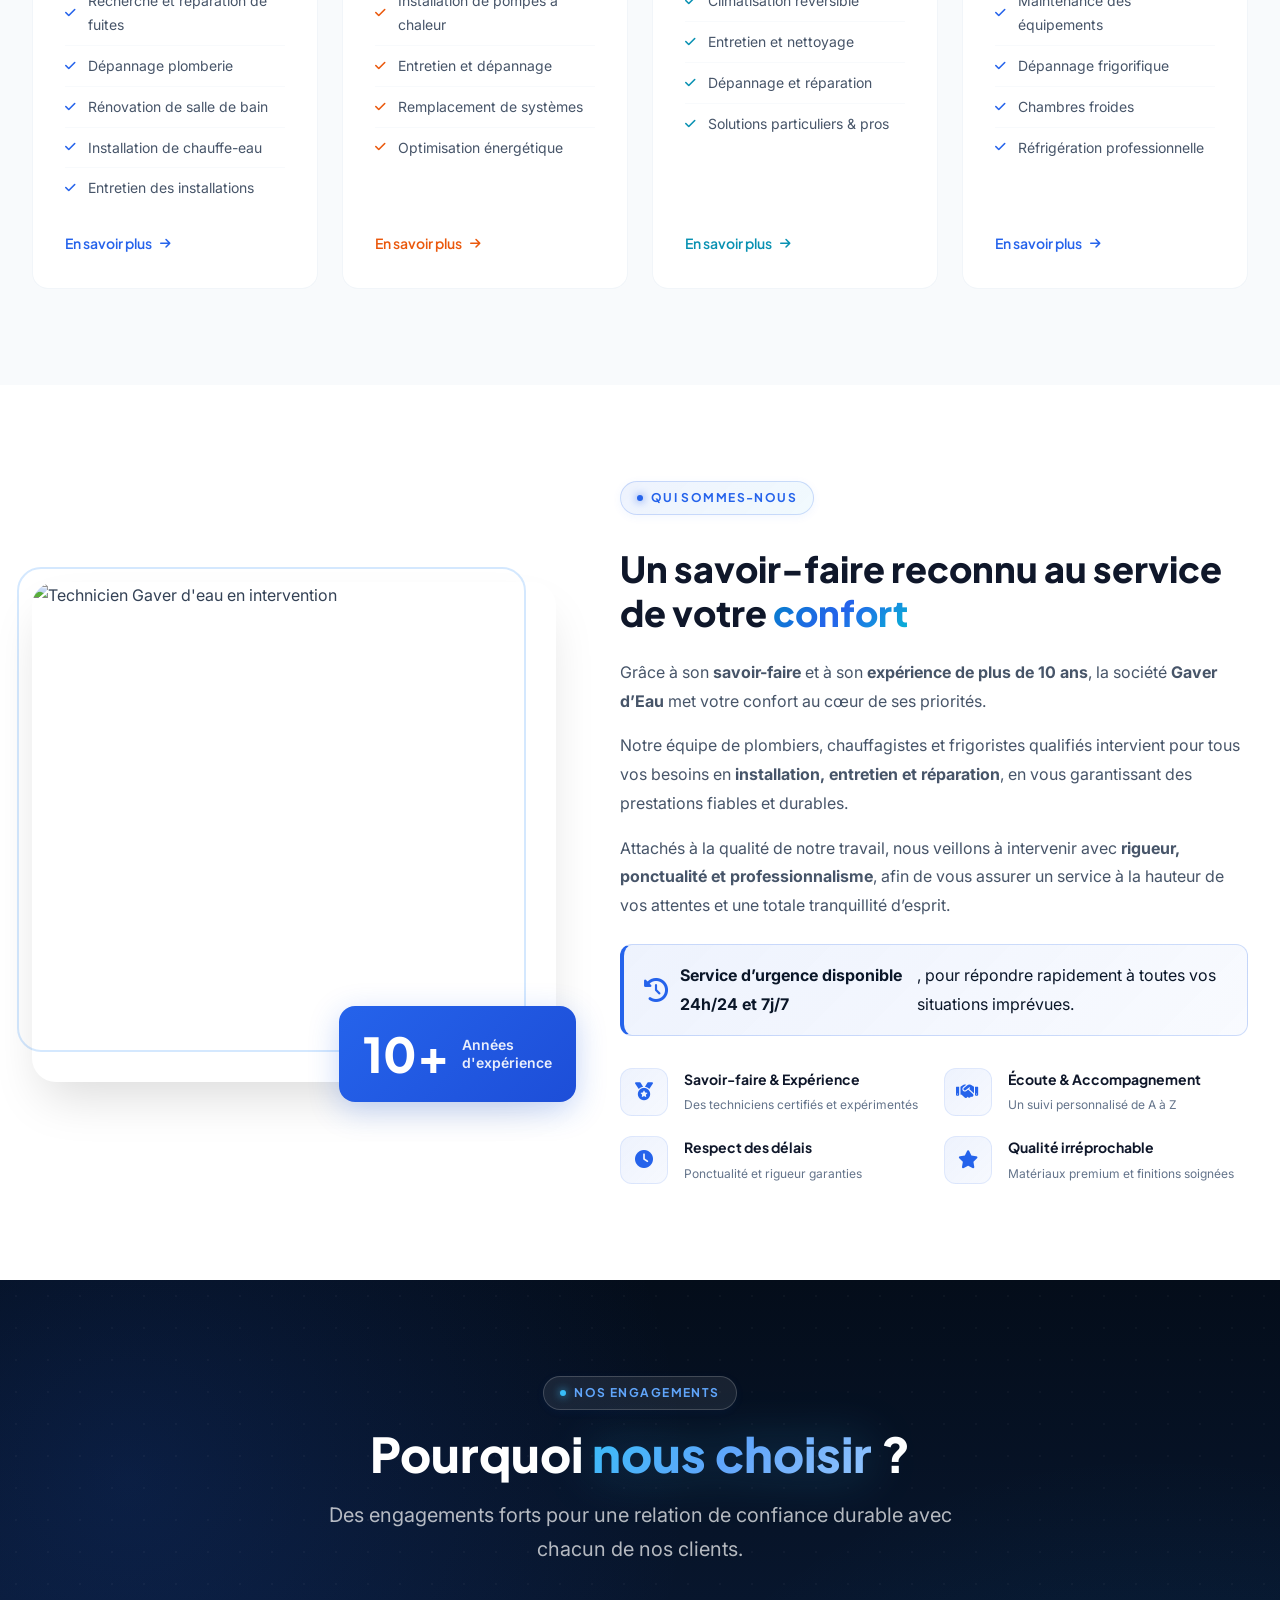
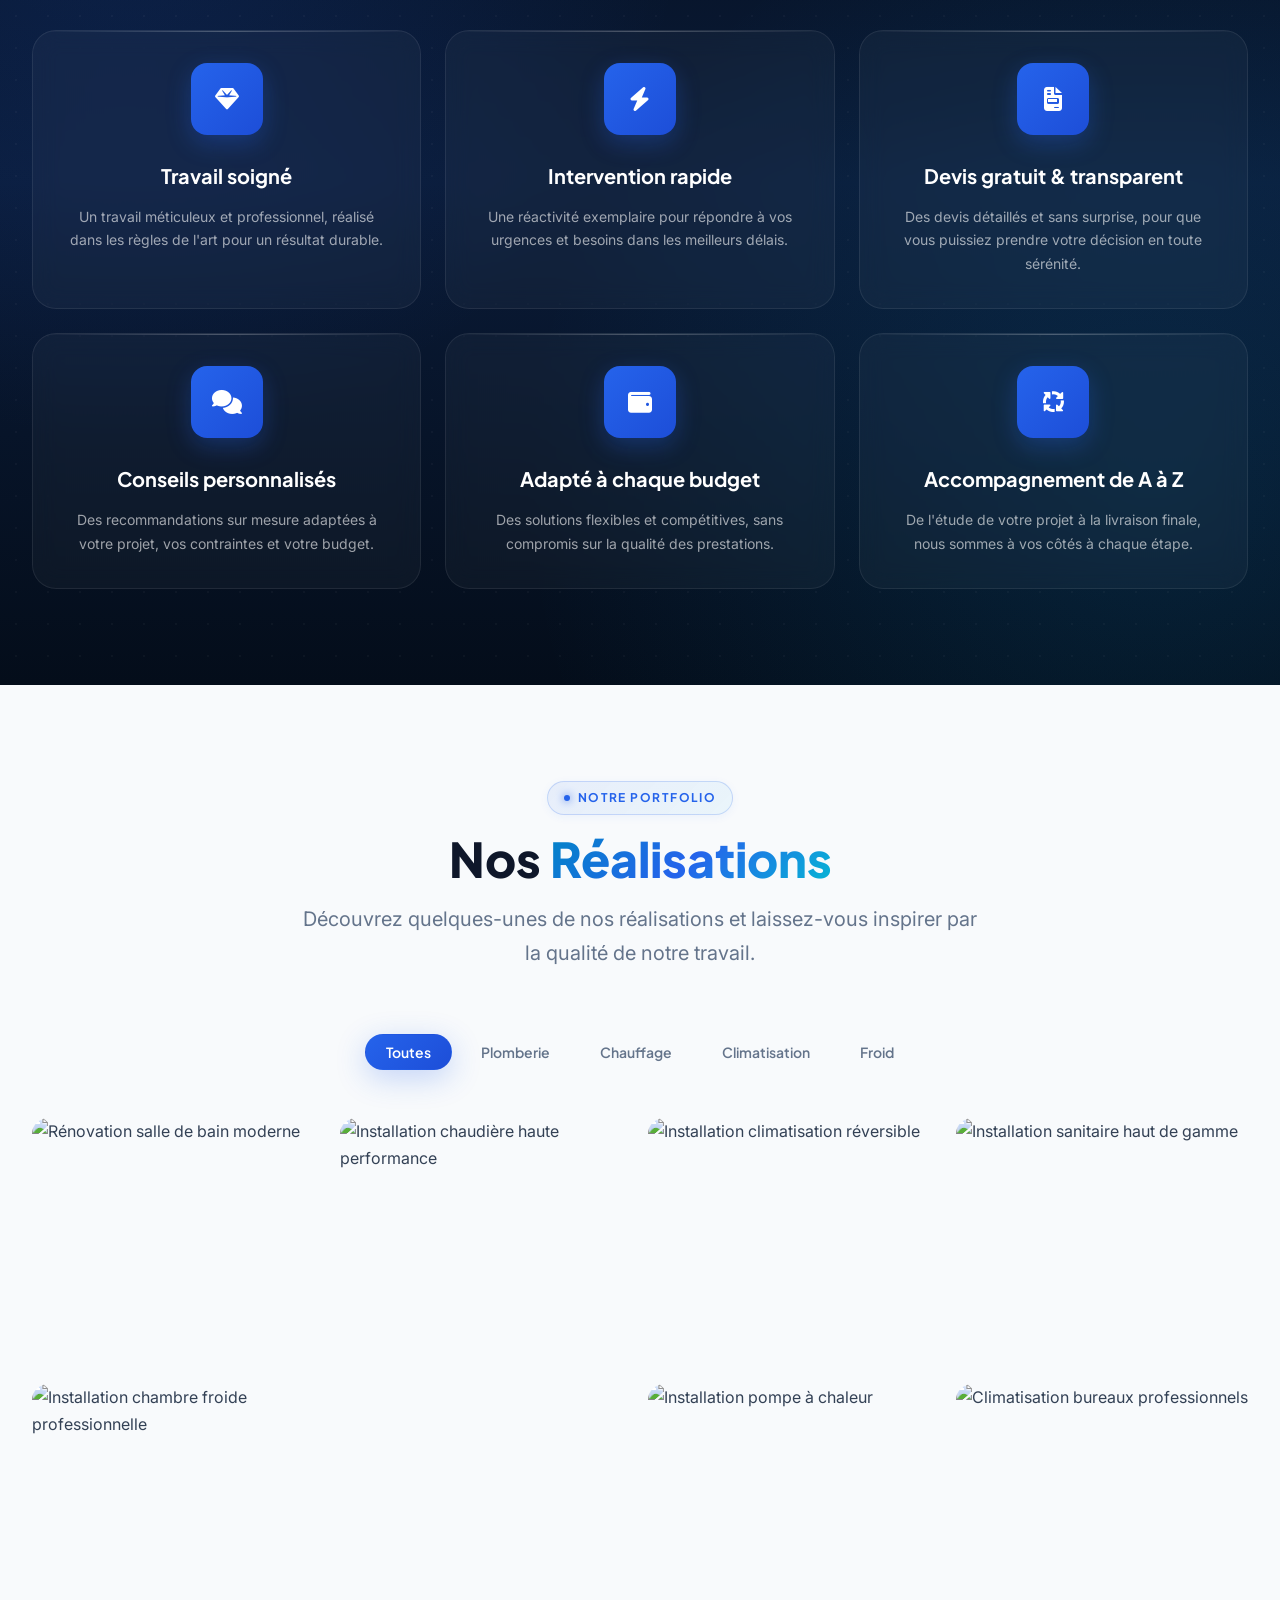
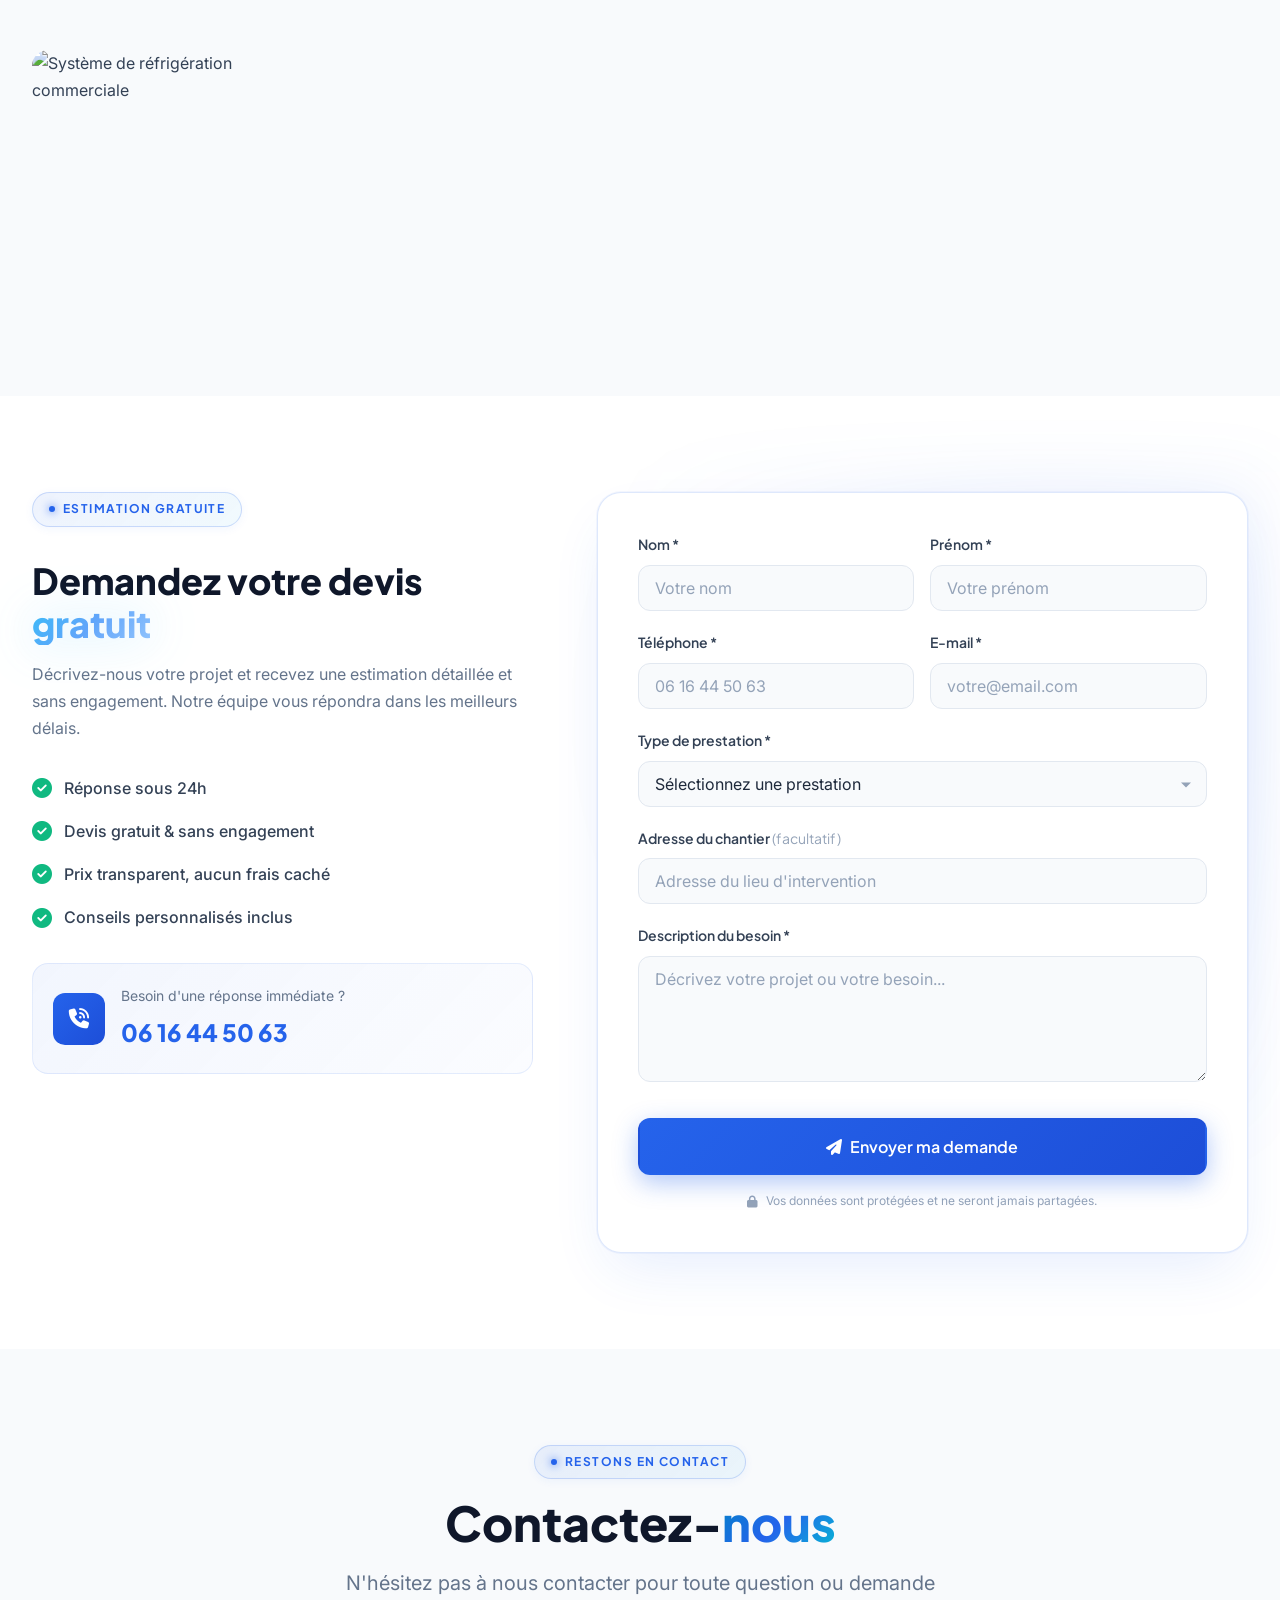
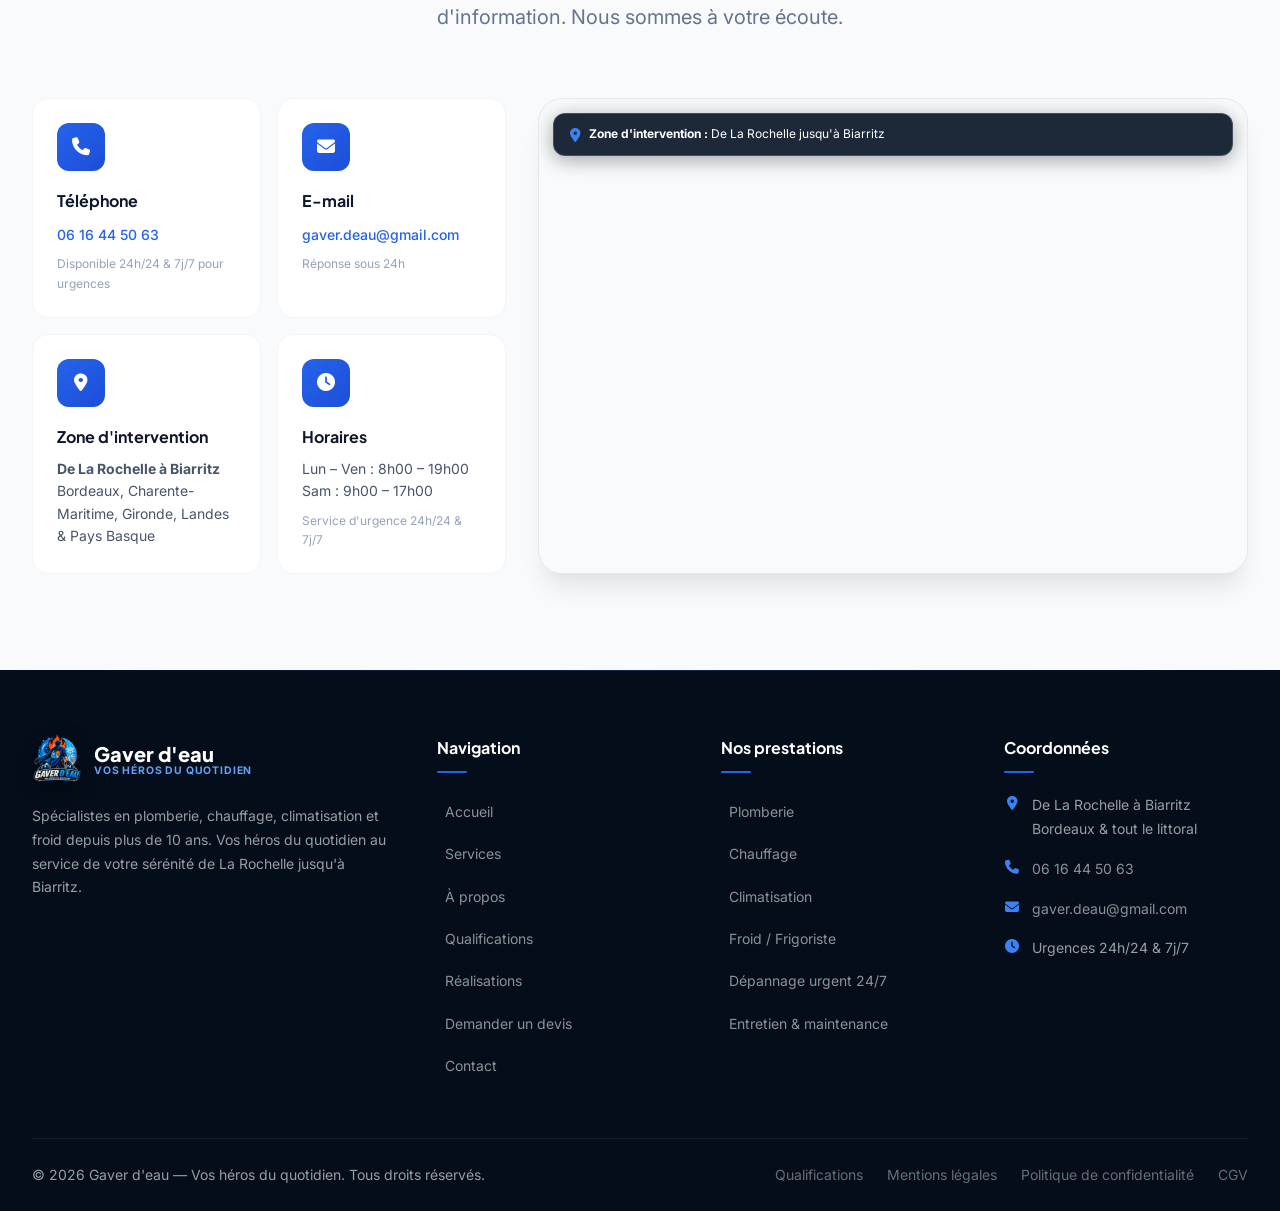
==== commit 62afb188: "Améliorations visuelles haut de gamme (gradients de texte, shimmer boutons, thèmes chaud/froid, glas" ====
--- a/index.html
+++ b/index.html
@@ -223,7 +223,7 @@
       <div class="container">
         <div class="section-header" data-reveal>
           <span class="section-header__tag">Nos expertises</span>
-          <h2 class="section-header__title">Nos Services</h2>
+          <h2 class="section-header__title">Nos <span class="text-gradient">Services</span></h2>
           <p class="section-header__desc">
             Des solutions complètes et professionnelles pour tous vos besoins en plomberie, 
             chauffage, climatisation et froid.
@@ -232,7 +232,7 @@
 
         <div class="services__grid">
           <!-- Plomberie -->
-          <article class="service-card" data-reveal data-reveal-delay="0">
+          <article class="service-card service-card--plumbing" data-reveal data-reveal-delay="0">
             <div class="service-card__icon-wrap">
               <div class="service-card__icon">
                 <i class="fa-solid fa-faucet-drip"></i>
@@ -256,7 +256,7 @@
           </article>
 
           <!-- Chauffage -->
-          <article class="service-card" data-reveal data-reveal-delay="100">
+          <article class="service-card service-card--heating" data-reveal data-reveal-delay="100">
             <div class="service-card__icon-wrap">
               <div class="service-card__icon">
                 <i class="fa-solid fa-fire-flame-curved"></i>
@@ -279,7 +279,7 @@
           </article>
 
           <!-- Climatisation -->
-          <article class="service-card" data-reveal data-reveal-delay="200">
+          <article class="service-card service-card--ac" data-reveal data-reveal-delay="200">
             <div class="service-card__icon-wrap">
               <div class="service-card__icon">
                 <i class="fa-solid fa-snowflake"></i>
@@ -302,7 +302,7 @@
           </article>
 
           <!-- Froid -->
-          <article class="service-card" data-reveal data-reveal-delay="300">
+          <article class="service-card service-card--cold" data-reveal data-reveal-delay="300">
             <div class="service-card__icon-wrap">
               <div class="service-card__icon">
                 <i class="fa-solid fa-temperature-low"></i>
@@ -348,7 +348,7 @@
 
           <div class="about__content-col" data-reveal data-reveal-delay="200">
             <span class="section-header__tag">Qui sommes-nous</span>
-            <h2 class="about__title">Un savoir-faire reconnu au service de votre confort</h2>
+            <h2 class="about__title">Un savoir-faire reconnu au service de votre <span class="text-gradient">confort</span></h2>
             <p class="about__text">
               Grâce à son <strong>savoir-faire</strong> et à son <strong>expérience de plus de 10 ans</strong>, la société <strong>Gaver d’Eau</strong> met votre confort au cœur de ses priorités.
             </p>
@@ -411,7 +411,7 @@
       <div class="container">
         <div class="section-header section-header--light" data-reveal>
           <span class="section-header__tag">Nos engagements</span>
-          <h2 class="section-header__title">Pourquoi nous choisir ?</h2>
+          <h2 class="section-header__title">Pourquoi <span class="text-gradient--light">nous choisir</span> ?</h2>
           <p class="section-header__desc">
             Des engagements forts pour une relation de confiance durable avec chacun de nos clients.
           </p>
@@ -474,7 +474,7 @@
       <div class="container">
         <div class="section-header" data-reveal>
           <span class="section-header__tag">Notre portfolio</span>
-          <h2 class="section-header__title">Nos Réalisations</h2>
+          <h2 class="section-header__title">Nos <span class="text-gradient">Réalisations</span></h2>
           <p class="section-header__desc">
             Découvrez quelques-unes de nos réalisations et laissez-vous inspirer 
             par la qualité de notre travail.
@@ -579,7 +579,7 @@
         <div class="quote__grid">
           <div class="quote__info" data-reveal>
             <span class="section-header__tag">Estimation gratuite</span>
-            <h2 class="quote__title">Demandez votre devis gratuit</h2>
+            <h2 class="quote__title">Demandez votre devis <span class="text-gradient--light">gratuit</span></h2>
             <p class="quote__text">
               Décrivez-nous votre projet et recevez une estimation détaillée et sans engagement. 
               Notre équipe vous répondra dans les meilleurs délais.
@@ -690,7 +690,7 @@
       <div class="container">
         <div class="section-header" data-reveal>
           <span class="section-header__tag">Restons en contact</span>
-          <h2 class="section-header__title">Contactez-nous</h2>
+          <h2 class="section-header__title">Contactez-<span class="text-gradient">nous</span></h2>
           <p class="section-header__desc">
             N'hésitez pas à nous contacter pour toute question ou demande d'information. 
             Nous sommes à votre écoute.
--- a/css/style.css
+++ b/css/style.css
@@ -188,14 +188,43 @@
 }
 
 .btn--primary {
+  position: relative;
+  overflow: hidden;
   background: linear-gradient(135deg, var(--clr-accent-500), var(--clr-accent-600));
   color: var(--clr-white);
-  box-shadow: var(--shadow-accent);
+  box-shadow: 0 8px 24px rgba(37, 99, 235, 0.35);
+}
+
+.btn--primary::after {
+  content: '';
+  position: absolute;
+  top: -50%;
+  left: -70%;
+  width: 50%;
+  height: 200%;
+  background: linear-gradient(
+    90deg,
+    transparent 0%,
+    rgba(255, 255, 255, 0.35) 50%,
+    transparent 100%
+  );
+  transform: rotate(25deg);
+  animation: btnShimmer 5s ease-in-out infinite;
+  pointer-events: none;
+}
+
+@keyframes btnShimmer {
+  0%, 75% {
+    left: -70%;
+  }
+  100% {
+    left: 140%;
+  }
 }
 
 .btn--primary:hover {
   transform: translateY(-2px);
-  box-shadow: 0 12px 35px rgba(37, 99, 235, 0.35);
+  box-shadow: 0 14px 35px rgba(37, 99, 235, 0.45);
 }
 
 .btn--primary:active {
@@ -210,8 +239,9 @@
 }
 
 .btn--outline:hover {
-  background: rgba(255, 255, 255, 0.15);
-  border-color: rgba(255, 255, 255, 0.5);
+  background: rgba(255, 255, 255, 0.16);
+  border-color: rgba(56, 189, 248, 0.6);
+  box-shadow: 0 0 20px rgba(56, 189, 248, 0.25);
   transform: translateY(-2px);
 }
 
@@ -223,6 +253,24 @@
 .btn--lg {
   padding: var(--sp-4) var(--sp-8);
   font-size: var(--fs-base);
+}
+
+/* ── Text Gradients ── */
+.text-gradient {
+  background: linear-gradient(135deg, #0284c7 0%, #2563eb 50%, #06b6d4 100%);
+  -webkit-background-clip: text;
+  -webkit-text-fill-color: transparent;
+  background-clip: text;
+  display: inline-block;
+}
+
+.text-gradient--light {
+  background: linear-gradient(135deg, #38bdf8 0%, #60a5fa 50%, #93c5fd 100%);
+  -webkit-background-clip: text;
+  -webkit-text-fill-color: transparent;
+  background-clip: text;
+  display: inline-block;
+  filter: drop-shadow(0 0 25px rgba(56, 189, 248, 0.35));
 }
 
 /* ── Section Headers ── */
@@ -237,16 +285,26 @@
   align-items: center;
   gap: var(--sp-2);
   font-family: var(--ff-heading);
-  font-size: var(--fs-sm);
-  font-weight: 600;
+  font-size: var(--fs-xs);
+  font-weight: 700;
   color: var(--clr-accent-500);
   text-transform: uppercase;
-  letter-spacing: 0.1em;
+  letter-spacing: 0.12em;
   margin-bottom: var(--sp-4);
-  background: linear-gradient(135deg, rgba(37, 99, 235, 0.08), rgba(37, 99, 235, 0.04));
-  padding: var(--sp-2) var(--sp-4);
+  background: linear-gradient(135deg, rgba(37, 99, 235, 0.08), rgba(14, 165, 233, 0.06));
+  padding: 6px 16px;
   border-radius: var(--radius-full);
-  border: 1px solid rgba(37, 99, 235, 0.12);
+  border: 1px solid rgba(37, 99, 235, 0.2);
+  box-shadow: 0 2px 10px rgba(37, 99, 235, 0.06);
+}
+
+.section-header__tag::before {
+  content: '';
+  width: 6px;
+  height: 6px;
+  border-radius: 50%;
+  background: var(--clr-accent-500);
+  box-shadow: 0 0 8px var(--clr-accent-500);
 }
 
 .section-header__title {
@@ -273,9 +331,14 @@
 }
 
 .section-header--light .section-header__tag {
-  background: rgba(255, 255, 255, 0.1);
+  background: rgba(255, 255, 255, 0.08);
   color: var(--clr-accent-300);
-  border-color: rgba(255, 255, 255, 0.15);
+  border-color: rgba(255, 255, 255, 0.18);
+}
+
+.section-header--light .section-header__tag::before {
+  background: #38bdf8;
+  box-shadow: 0 0 8px #38bdf8;
 }
 
 
@@ -1090,6 +1153,94 @@
   transform: translateX(4px);
 }
 
+/* ── Thèmes des Cartes Services (Chaud vs Froid) ── */
+.service-card--plumbing {
+  border-top: 3px solid #0284c7;
+}
+.service-card--plumbing .service-card__icon {
+  background: linear-gradient(135deg, #0284c7, #38bdf8);
+  box-shadow: 0 8px 20px rgba(14, 165, 233, 0.35);
+}
+.service-card--plumbing .service-card__icon-bg {
+  background: #bae6fd;
+}
+.service-card--plumbing:hover {
+  border-color: rgba(14, 165, 233, 0.4);
+  box-shadow: 0 20px 45px rgba(2, 132, 199, 0.12);
+}
+
+.service-card--heating {
+  border-top: 3px solid #ea580c;
+}
+.service-card--heating::before {
+  background: linear-gradient(90deg, #ea580c, #fb923c);
+}
+.service-card--heating .service-card__icon {
+  background: linear-gradient(135deg, #ea580c, #f97316);
+  box-shadow: 0 8px 20px rgba(234, 88, 12, 0.35);
+}
+.service-card--heating .service-card__icon-bg {
+  background: #ffedd5;
+}
+.service-card--heating .service-card__list li i {
+  color: #ea580c;
+}
+.service-card--heating .service-card__btn {
+  color: #ea580c;
+}
+.service-card--heating:hover {
+  border-color: rgba(234, 88, 12, 0.35);
+  box-shadow: 0 20px 45px rgba(234, 88, 12, 0.15);
+}
+
+.service-card--ac {
+  border-top: 3px solid #0891b2;
+}
+.service-card--ac::before {
+  background: linear-gradient(90deg, #0891b2, #22d3ee);
+}
+.service-card--ac .service-card__icon {
+  background: linear-gradient(135deg, #0891b2, #06b6d4);
+  box-shadow: 0 8px 20px rgba(6, 182, 212, 0.35);
+}
+.service-card--ac .service-card__icon-bg {
+  background: #cffafe;
+}
+.service-card--ac .service-card__list li i {
+  color: #0891b2;
+}
+.service-card--ac .service-card__btn {
+  color: #0891b2;
+}
+.service-card--ac:hover {
+  border-color: rgba(6, 182, 212, 0.35);
+  box-shadow: 0 20px 45px rgba(6, 182, 212, 0.14);
+}
+
+.service-card--cold {
+  border-top: 3px solid #2563eb;
+}
+.service-card--cold::before {
+  background: linear-gradient(90deg, #2563eb, #60a5fa);
+}
+.service-card--cold .service-card__icon {
+  background: linear-gradient(135deg, #1d4ed8, #3b82f6);
+  box-shadow: 0 8px 20px rgba(37, 99, 235, 0.35);
+}
+.service-card--cold .service-card__icon-bg {
+  background: #dbeafe;
+}
+.service-card--cold .service-card__list li i {
+  color: #2563eb;
+}
+.service-card--cold .service-card__btn {
+  color: #2563eb;
+}
+.service-card--cold:hover {
+  border-color: rgba(37, 99, 235, 0.4);
+  box-shadow: 0 20px 45px rgba(37, 99, 235, 0.15);
+}
+
 
 /* ═══════════════════════════════════════════════════════
    ABOUT
@@ -1258,7 +1409,9 @@
    ═══════════════════════════════════════════════════════ */
 .why-us {
   padding: var(--sp-24) 0;
-  background: linear-gradient(135deg, var(--clr-primary-800), var(--clr-primary-700));
+  background: radial-gradient(circle at 10% 20%, rgba(37, 99, 235, 0.15) 0%, transparent 40%),
+              radial-gradient(circle at 90% 80%, rgba(14, 165, 233, 0.12) 0%, transparent 45%),
+              linear-gradient(180deg, #040d1a 0%, #0a1b38 50%, #040d1a 100%);
   position: relative;
   overflow: hidden;
 }
@@ -1267,9 +1420,9 @@
   content: '';
   position: absolute;
   inset: 0;
-  background: 
-    radial-gradient(ellipse 50% 60% at 80% 20%, rgba(37, 99, 235, 0.1), transparent),
-    radial-gradient(ellipse 40% 50% at 10% 80%, rgba(59, 130, 246, 0.06), transparent);
+  background-image: radial-gradient(rgba(255, 255, 255, 0.03) 1px, transparent 1px);
+  background-size: 32px 32px;
+  pointer-events: none;
 }
 
 .why-us__grid {
@@ -1281,20 +1434,36 @@
 }
 
 .advantage-card {
-  background: rgba(255, 255, 255, 0.04);
+  background: rgba(255, 255, 255, 0.035);
   border: 1px solid rgba(255, 255, 255, 0.08);
-  border-radius: var(--radius-xl);
+  border-radius: var(--radius-2xl);
   padding: var(--sp-8);
   text-align: center;
   transition: all var(--transition-base);
-  backdrop-filter: blur(8px);
+  backdrop-filter: blur(12px);
+  position: relative;
+  overflow: hidden;
+}
+
+.advantage-card::before {
+  content: '';
+  position: absolute;
+  top: 0;
+  left: 0;
+  right: 0;
+  height: 1px;
+  background: linear-gradient(90deg, transparent, rgba(255, 255, 255, 0.25), transparent);
 }
 
 .advantage-card:hover {
-  background: rgba(255, 255, 255, 0.08);
-  border-color: rgba(37, 99, 235, 0.3);
-  transform: translateY(-6px);
-  box-shadow: 0 20px 40px rgba(0, 0, 0, 0.2);
+  background: rgba(255, 255, 255, 0.07);
+  border-color: rgba(56, 189, 248, 0.4);
+  transform: translateY(-8px);
+  box-shadow: 0 20px 45px rgba(0, 0, 0, 0.45), 0 0 25px rgba(56, 189, 248, 0.15);
+}
+
+.advantage-card:hover::before {
+  background: linear-gradient(90deg, transparent, rgba(56, 189, 248, 0.8), transparent);
 }
 
 .advantage-card__icon {
@@ -1418,15 +1587,18 @@
 .gallery__overlay-tag {
   display: inline-block;
   font-size: var(--fs-xs);
-  font-weight: 600;
+  font-weight: 700;
   text-transform: uppercase;
-  letter-spacing: 0.08em;
-  color: var(--clr-accent-300);
-  background: rgba(37, 99, 235, 0.2);
-  padding: var(--sp-1) var(--sp-3);
-  border-radius: var(--radius-sm);
+  letter-spacing: 0.1em;
+  color: #38bdf8;
+  background: rgba(10, 22, 40, 0.85);
+  border: 1px solid rgba(56, 189, 248, 0.35);
+  backdrop-filter: blur(8px);
+  padding: 4px 12px;
+  border-radius: var(--radius-full);
   margin-bottom: var(--sp-2);
   width: fit-content;
+  box-shadow: 0 4px 12px rgba(0, 0, 0, 0.3);
 }
 
 .gallery__overlay h4 {
@@ -1546,12 +1718,27 @@
   position: relative;
 }
 
+.quote__form-wrap::before {
+  content: '';
+  position: absolute;
+  top: -20px;
+  right: -20px;
+  bottom: -20px;
+  left: -20px;
+  background: radial-gradient(circle at 70% 30%, rgba(37, 99, 235, 0.12) 0%, transparent 65%);
+  filter: blur(30px);
+  z-index: 0;
+  pointer-events: none;
+}
+
 .quote__form {
+  position: relative;
+  z-index: 1;
   background: var(--clr-white);
-  border: 1px solid var(--clr-gray-200);
+  border: 1px solid rgba(37, 99, 235, 0.15);
   border-radius: var(--radius-2xl);
   padding: var(--sp-10);
-  box-shadow: var(--shadow-xl);
+  box-shadow: 0 25px 60px -15px rgba(37, 99, 235, 0.12), 0 0 0 1px rgba(37, 99, 235, 0.05);
 }
 
 .form__row {
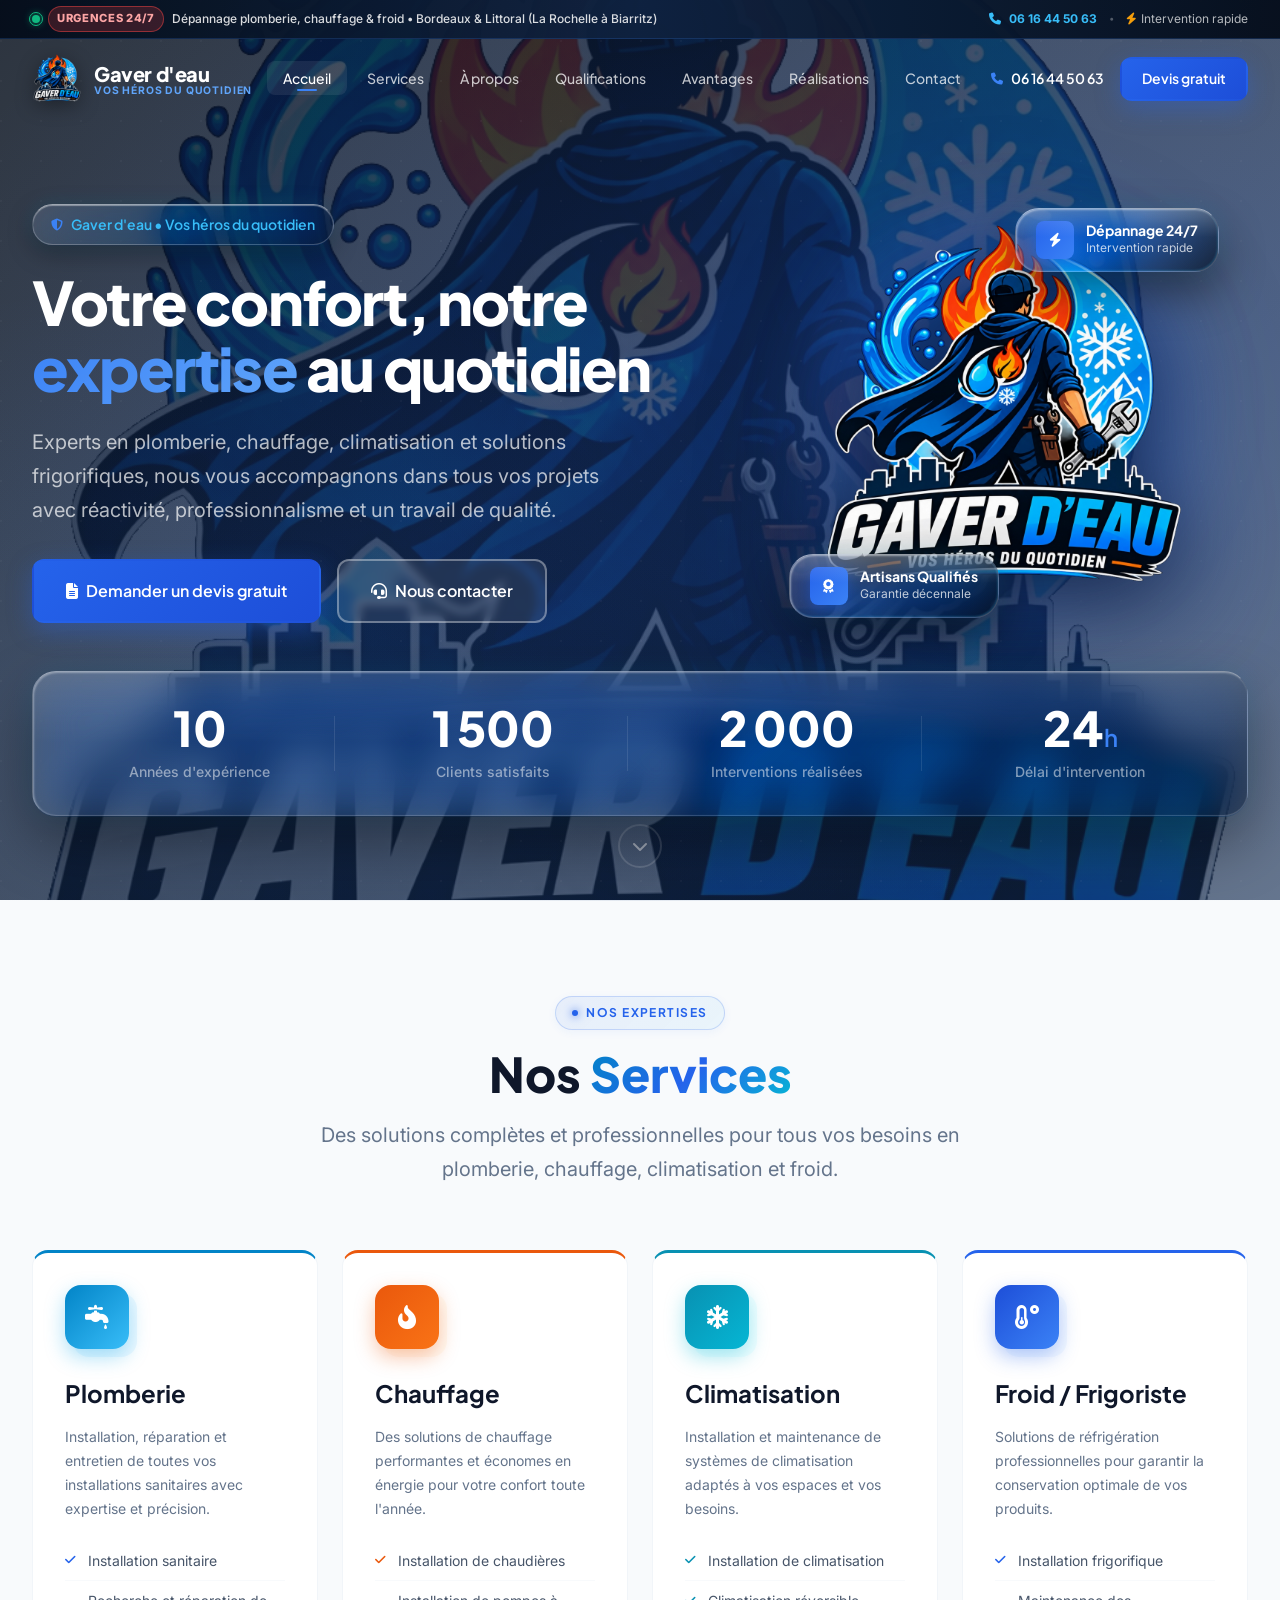
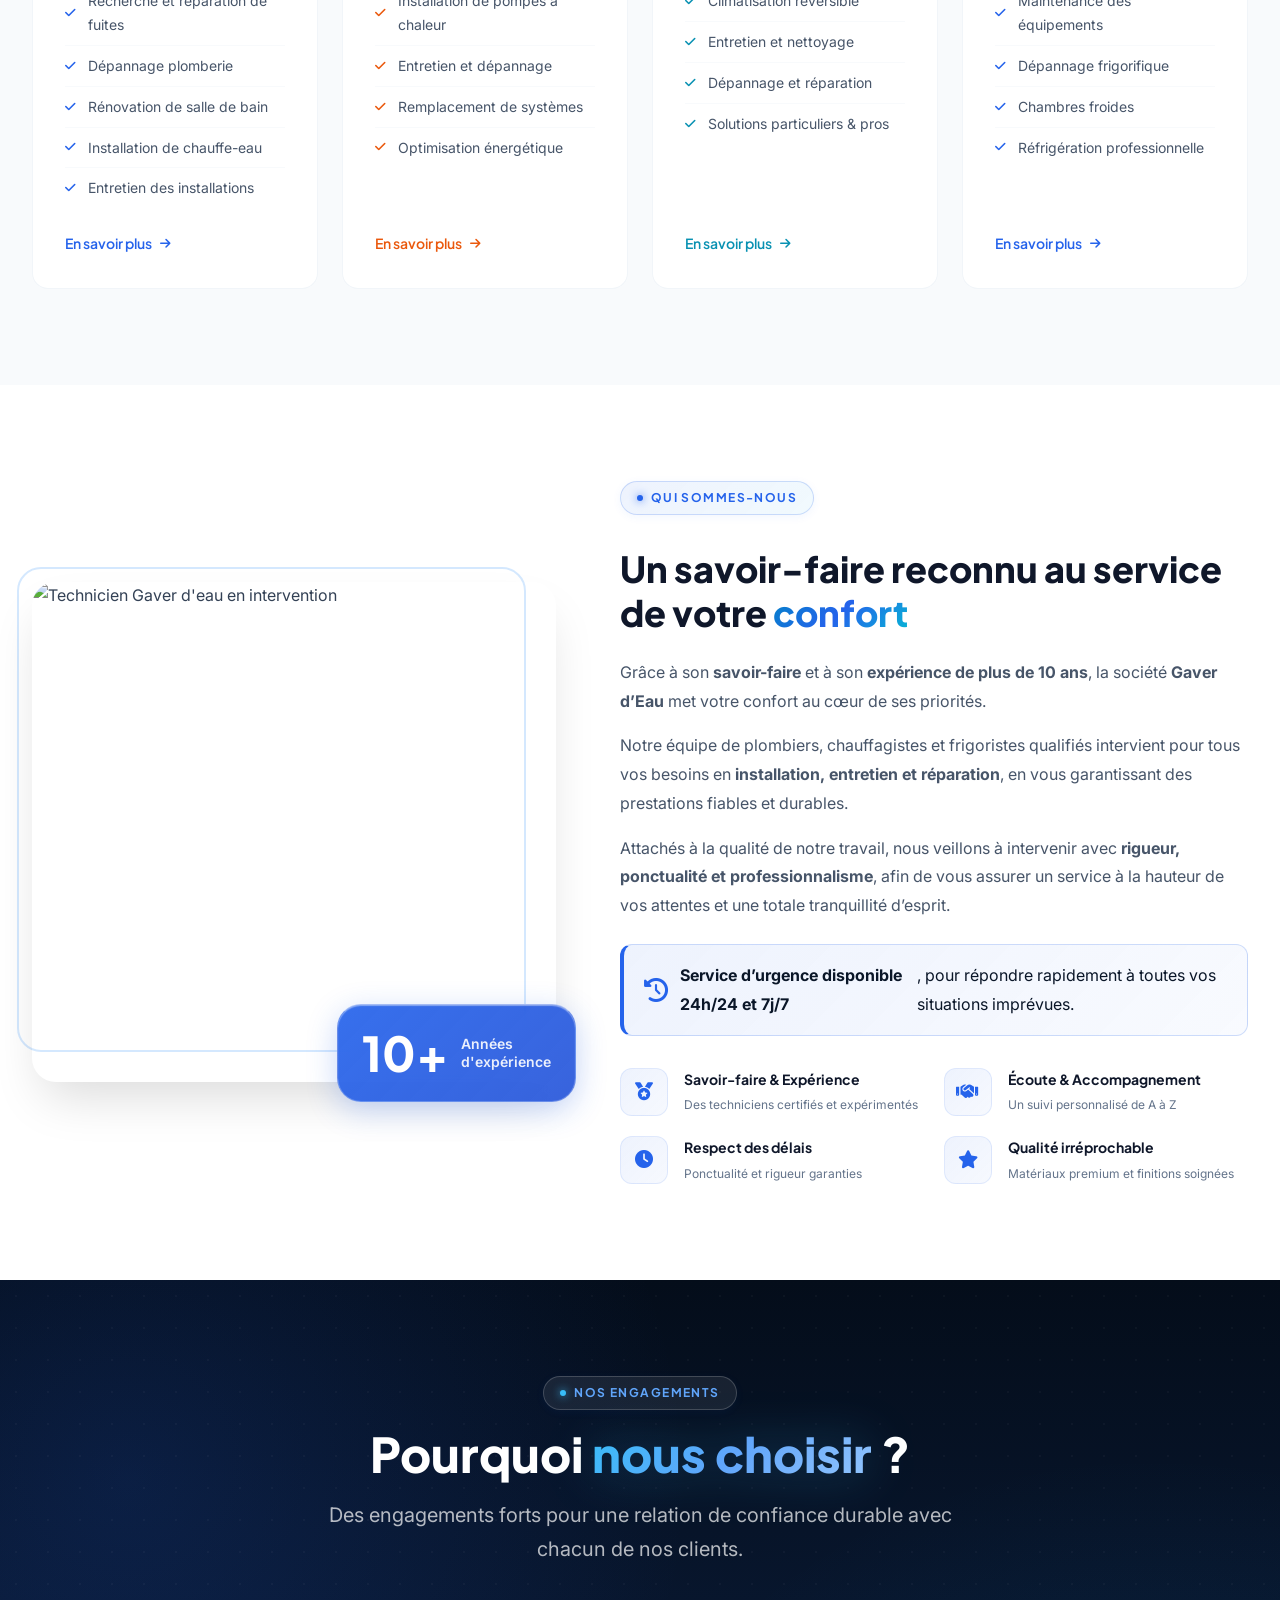
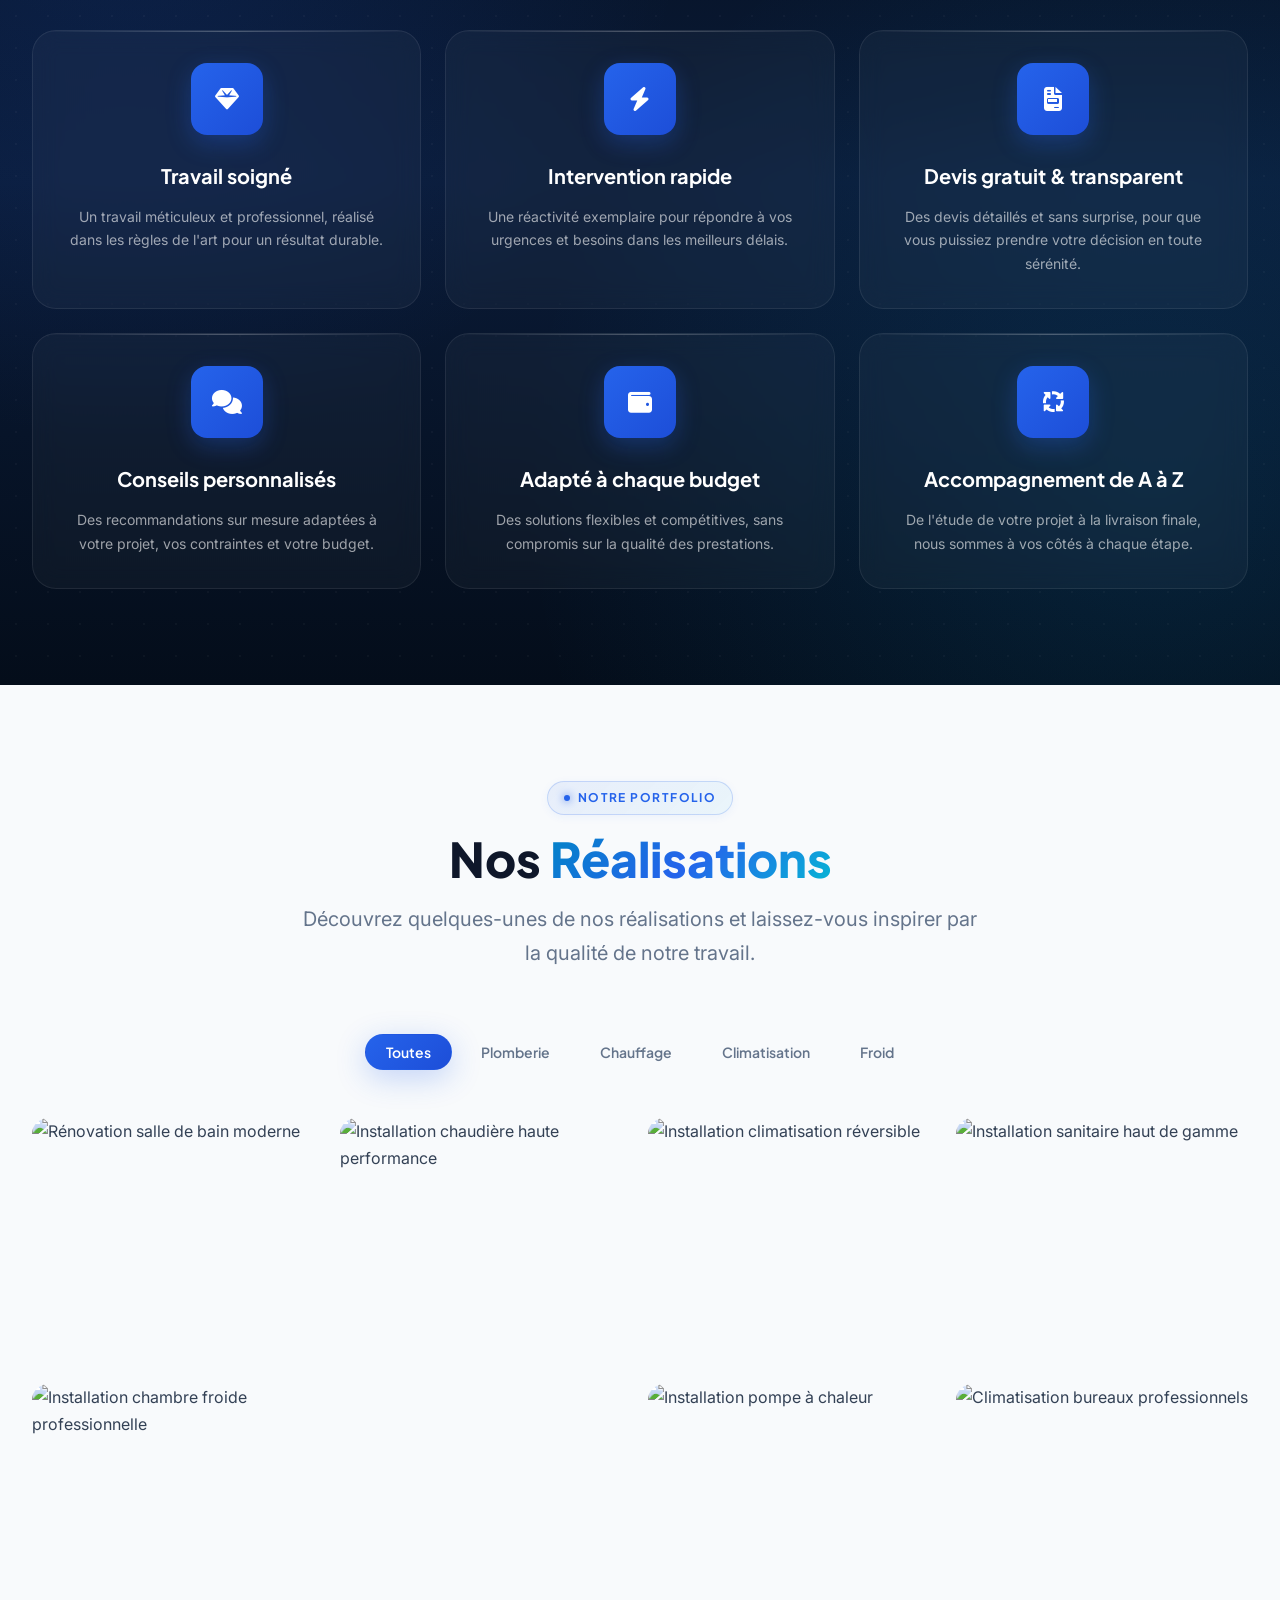
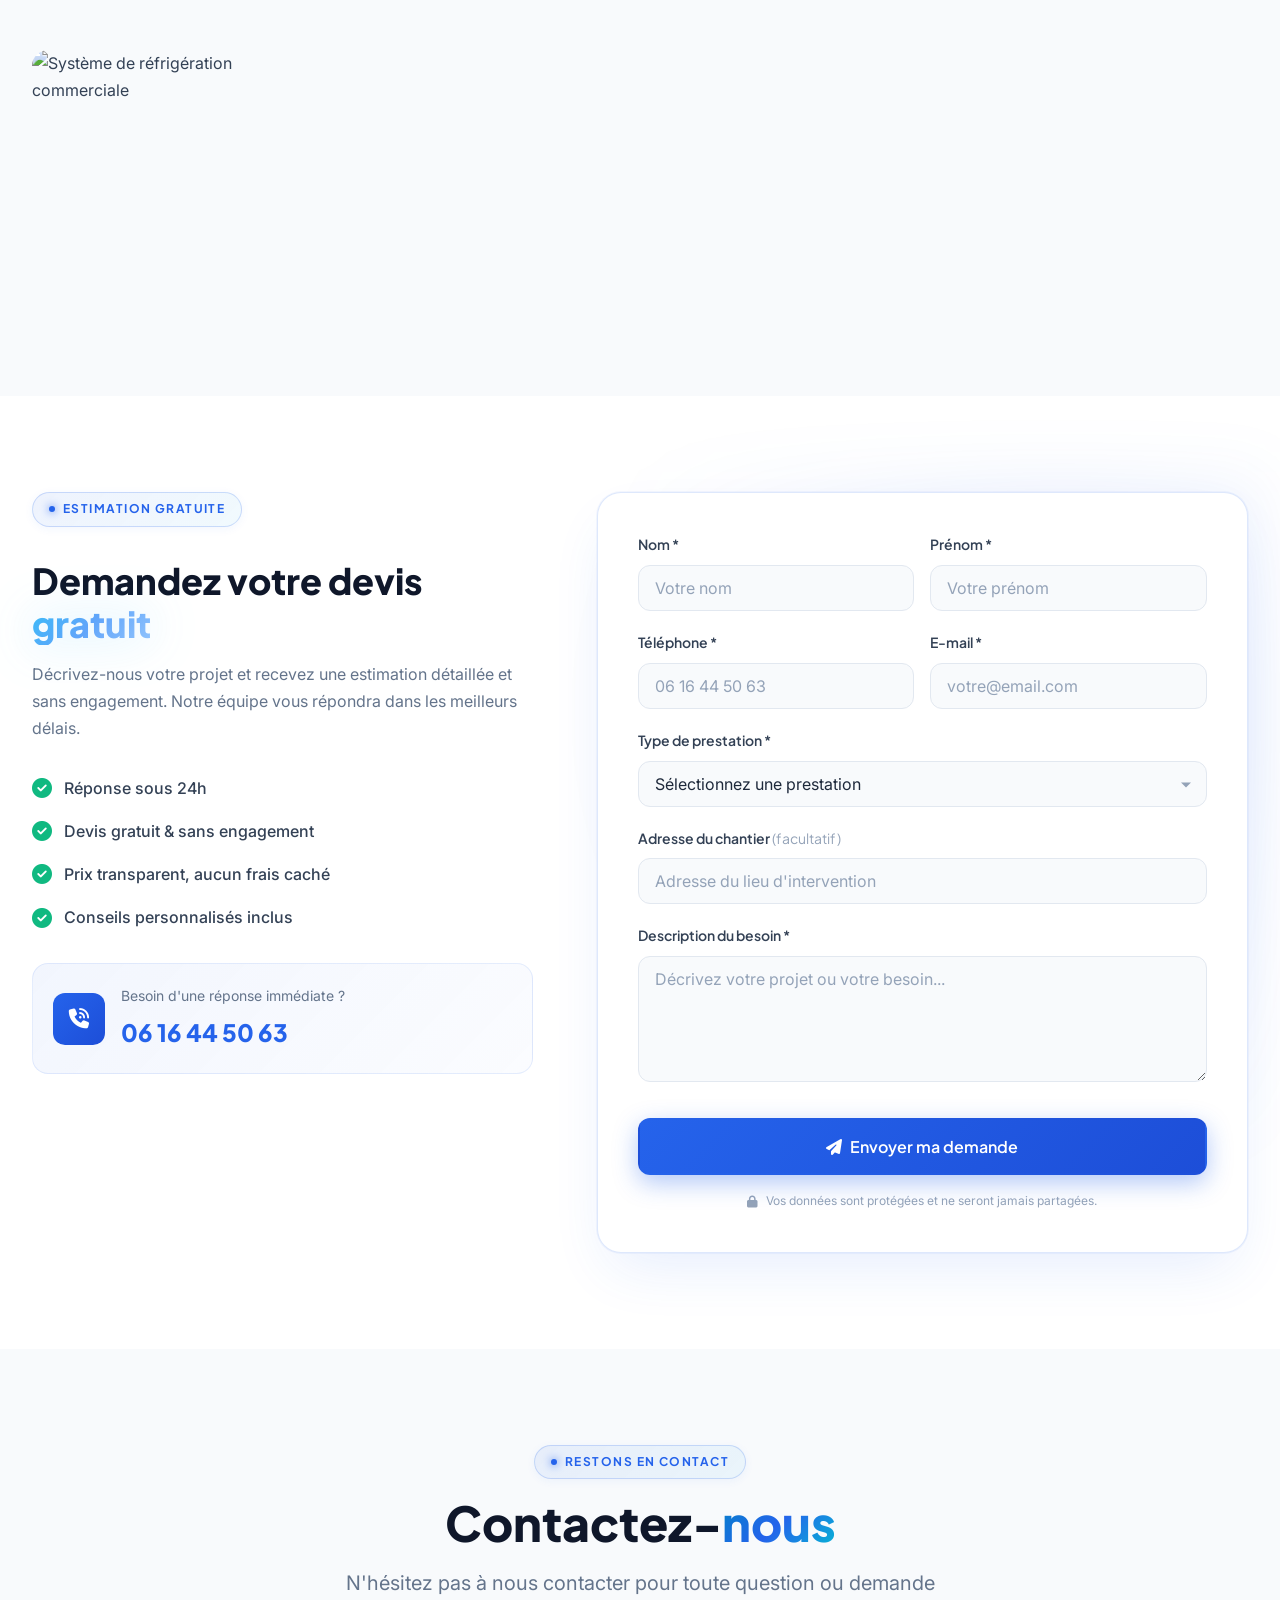
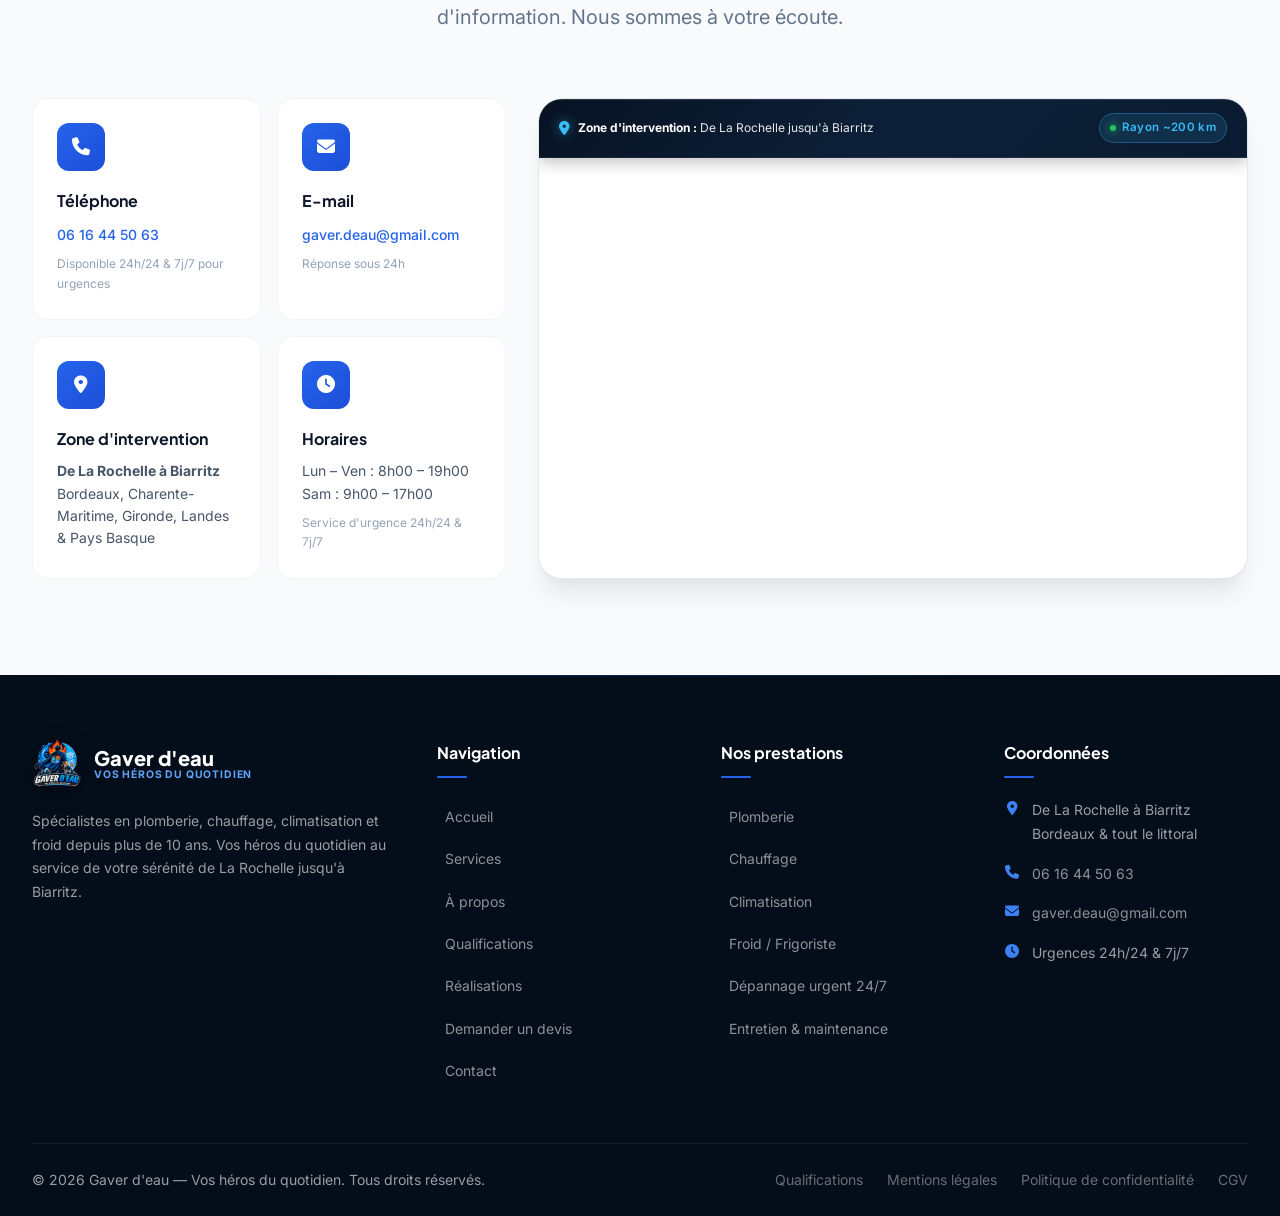
==== commit 760f9d6c: "Fix UI: refonte du bandeau de zone d'intervention de la carte (lisibilite maximale, integration eleg" ====
--- a/index.html
+++ b/index.html
@@ -737,8 +737,11 @@
 
           <div class="contact__map-wrap" data-reveal data-reveal-delay="200">
             <div class="contact__map-badge">
-              <i class="fa-solid fa-location-dot"></i>
-              <span><strong>Zone d'intervention :</strong> De La Rochelle jusqu'à Biarritz</span>
+              <div class="contact__map-badge-info">
+                <i class="fa-solid fa-location-dot"></i>
+                <span><strong>Zone d'intervention :</strong> De La Rochelle jusqu'à Biarritz</span>
+              </div>
+              <span class="contact__map-badge-tag"><span class="pulse-dot"></span> Rayon ~200 km</span>
             </div>
             <div class="contact__map">
               <iframe 
--- a/css/style.css
+++ b/css/style.css
@@ -481,10 +481,14 @@
 }
 
 .header.scrolled {
-  background: rgba(10, 22, 40, 0.92);
-  backdrop-filter: blur(20px) saturate(180%);
-  -webkit-backdrop-filter: blur(20px) saturate(180%);
-  box-shadow: 0 1px 0 rgba(255, 255, 255, 0.06), 0 4px 20px rgba(0, 0, 0, 0.3);
+  background: linear-gradient(180deg, rgba(10, 22, 40, 0.88) 0%, rgba(4, 13, 26, 0.82) 100%);
+  backdrop-filter: blur(24px) saturate(200%);
+  -webkit-backdrop-filter: blur(24px) saturate(200%);
+  border-bottom: 1px solid rgba(255, 255, 255, 0.12);
+  box-shadow: 
+    inset 0 1px 0 rgba(255, 255, 255, 0.35),
+    inset 0 -1px 0 rgba(255, 255, 255, 0.05),
+    0 12px 35px rgba(0, 0, 0, 0.4);
 }
 
 .header.scrolled .topbar {
@@ -750,13 +754,19 @@
   font-family: var(--ff-heading);
   font-size: var(--fs-sm);
   font-weight: 600;
-  color: var(--clr-accent-300);
-  background: rgba(37, 99, 235, 0.12);
-  border: 1px solid rgba(37, 99, 235, 0.25);
-  padding: var(--sp-2) var(--sp-4);
+  color: #38bdf8;
+  background: linear-gradient(135deg, rgba(255, 255, 255, 0.12) 0%, rgba(14, 165, 233, 0.08) 50%, rgba(10, 22, 40, 0.55) 100%);
+  border: 1px solid rgba(255, 255, 255, 0.22);
+  border-top: 1.5px solid rgba(255, 255, 255, 0.5);
+  padding: 8px 18px;
   border-radius: var(--radius-full);
   margin-bottom: var(--sp-6);
-  backdrop-filter: blur(8px);
+  backdrop-filter: blur(16px) saturate(190%);
+  -webkit-backdrop-filter: blur(16px) saturate(190%);
+  box-shadow: 
+    inset 0 1px 1px rgba(255, 255, 255, 0.4),
+    0 8px 24px rgba(0, 0, 0, 0.35),
+    0 0 20px rgba(56, 189, 248, 0.15);
 }
 
 .hero__badge i {
@@ -848,15 +858,34 @@
   display: flex;
   align-items: center;
   gap: var(--sp-3);
-  background: rgba(10, 22, 40, 0.92);
-  border: 1px solid rgba(255, 255, 255, 0.18);
-  backdrop-filter: blur(16px);
-  -webkit-backdrop-filter: blur(16px);
-  padding: var(--sp-3) var(--sp-4);
-  border-radius: var(--radius-xl);
-  box-shadow: 0 15px 35px rgba(0, 0, 0, 0.45);
+  background: linear-gradient(135deg, rgba(255, 255, 255, 0.14) 0%, rgba(14, 165, 233, 0.08) 50%, rgba(4, 13, 26, 0.72) 100%);
+  border: 1px solid rgba(255, 255, 255, 0.22);
+  border-top: 1.5px solid rgba(255, 255, 255, 0.55);
+  border-left: 1.5px solid rgba(255, 255, 255, 0.35);
+  backdrop-filter: blur(20px) saturate(190%);
+  -webkit-backdrop-filter: blur(20px) saturate(190%);
+  padding: var(--sp-3) var(--sp-5);
+  border-radius: var(--radius-2xl);
+  box-shadow: 
+    inset 1px 1px 2px 0px rgba(255, 255, 255, 0.45),
+    inset -1px -1px 2px 0px rgba(56, 189, 248, 0.2),
+    0 20px 45px rgba(0, 0, 0, 0.45),
+    0 0 25px rgba(56, 189, 248, 0.15);
   color: var(--clr-white);
   animation: floatSlow 3.5s ease-in-out infinite alternate;
+  overflow: hidden;
+}
+
+.hero__floating-badge::before {
+  content: '';
+  position: absolute;
+  top: 0;
+  left: 0;
+  right: 0;
+  height: 45%;
+  background: linear-gradient(180deg, rgba(255, 255, 255, 0.2) 0%, transparent 100%);
+  border-radius: var(--radius-2xl) var(--radius-2xl) 0 0;
+  pointer-events: none;
 }
 
 .hero__floating-badge i {
@@ -884,7 +913,7 @@
 .hero__floating-badge span {
   display: block;
   font-size: var(--fs-xs);
-  color: rgba(255, 255, 255, 0.65);
+  color: rgba(255, 255, 255, 0.75);
 }
 
 .hero__floating-badge--top {
@@ -904,16 +933,36 @@
   100% { transform: translateY(-8px); }
 }
 
-/* Hero Stats */
+/* Hero Stats - Liquid Glass Slab */
 .hero__stats {
   display: grid;
   grid-template-columns: repeat(4, 1fr);
   gap: var(--sp-6);
   padding: var(--sp-8);
-  background: rgba(255, 255, 255, 0.04);
-  border: 1px solid rgba(255, 255, 255, 0.08);
+  background: linear-gradient(135deg, rgba(255, 255, 255, 0.08) 0%, rgba(14, 165, 233, 0.04) 50%, rgba(10, 22, 40, 0.5) 100%);
+  border: 1px solid rgba(255, 255, 255, 0.16);
+  border-top: 1.5px solid rgba(255, 255, 255, 0.45);
+  border-left: 1.5px solid rgba(255, 255, 255, 0.3);
   border-radius: var(--radius-2xl);
-  backdrop-filter: blur(12px);
+  backdrop-filter: blur(20px) saturate(190%);
+  -webkit-backdrop-filter: blur(20px) saturate(190%);
+  box-shadow: 
+    inset 1px 1px 2px 0px rgba(255, 255, 255, 0.35),
+    0 25px 60px rgba(0, 0, 0, 0.4),
+    0 0 30px rgba(14, 165, 233, 0.12);
+  position: relative;
+  overflow: hidden;
+}
+
+.hero__stats::before {
+  content: '';
+  position: absolute;
+  top: 0;
+  left: 0;
+  right: 0;
+  height: 50%;
+  background: linear-gradient(180deg, rgba(255, 255, 255, 0.12) 0%, transparent 100%);
+  pointer-events: none;
 }
 
 .hero__stat {
@@ -1283,14 +1332,20 @@
   position: absolute;
   bottom: -20px;
   right: -20px;
-  background: linear-gradient(135deg, var(--clr-accent-500), var(--clr-accent-600));
+  background: linear-gradient(135deg, rgba(37, 99, 235, 0.92) 0%, rgba(29, 78, 216, 0.88) 100%);
+  backdrop-filter: blur(16px) saturate(180%);
+  -webkit-backdrop-filter: blur(16px) saturate(180%);
+  border: 1px solid rgba(255, 255, 255, 0.25);
+  border-top: 1.5px solid rgba(255, 255, 255, 0.55);
   color: var(--clr-white);
   padding: var(--sp-6);
-  border-radius: var(--radius-xl);
+  border-radius: var(--radius-2xl);
   display: flex;
   align-items: center;
   gap: var(--sp-3);
-  box-shadow: var(--shadow-accent);
+  box-shadow: 
+    inset 0 1px 1px rgba(255, 255, 255, 0.4),
+    var(--shadow-accent);
   z-index: 2;
 }
 
@@ -1956,48 +2011,94 @@
   overflow: hidden;
   box-shadow: var(--shadow-xl);
   border: 1px solid var(--clr-gray-200);
-  position: relative;
-  min-height: 440px;
+  background: var(--clr-white);
+  display: flex;
+  flex-direction: column;
+  min-height: 480px;
 }
 
 .contact__map-badge {
-  position: absolute;
-  top: 14px;
-  left: 14px;
-  right: 14px;
-  z-index: 1000;
-  background: rgba(10, 22, 40, 0.92);
-  backdrop-filter: blur(12px);
-  -webkit-backdrop-filter: blur(12px);
-  color: var(--clr-white);
-  padding: 10px 16px;
-  border-radius: var(--radius-lg);
-  border: 1px solid rgba(255, 255, 255, 0.18);
+  position: relative;
+  z-index: 2;
+  background: linear-gradient(135deg, #071322 0%, #0d2038 50%, #0a1b30 100%);
+  color: var(--clr-white);
+  padding: 14px 20px;
+  display: flex;
+  align-items: center;
+  justify-content: space-between;
+  gap: var(--sp-3);
+  border-bottom: 1px solid rgba(255, 255, 255, 0.08);
+  box-shadow: 
+    inset 0 1px 0 rgba(255, 255, 255, 0.15),
+    0 4px 15px rgba(0, 0, 0, 0.25);
+}
+
+.contact__map-badge-info {
+  display: flex;
+  align-items: center;
+  gap: var(--sp-2);
   font-size: var(--fs-xs);
-  display: flex;
-  align-items: center;
-  gap: var(--sp-2);
-  box-shadow: 0 4px 20px rgba(0, 0, 0, 0.35);
-  pointer-events: none;
-}
-
-
-.contact__map-badge i {
-  color: var(--clr-accent-400);
+  color: rgba(255, 255, 255, 0.9);
+}
+
+.contact__map-badge-info i {
+  color: #38bdf8;
   font-size: var(--fs-sm);
+  filter: drop-shadow(0 0 6px rgba(56, 189, 248, 0.6));
   flex-shrink: 0;
+}
+
+.contact__map-badge-info strong {
+  color: var(--clr-white);
+  font-weight: 700;
+}
+
+.contact__map-badge-tag {
+  display: inline-flex;
+  align-items: center;
+  gap: 6px;
+  padding: 4px 10px;
+  border-radius: var(--radius-full);
+  background: rgba(56, 189, 248, 0.12);
+  border: 1px solid rgba(56, 189, 248, 0.3);
+  color: #38bdf8;
+  font-size: 0.72rem;
+  font-weight: 600;
+  letter-spacing: 0.03em;
+  white-space: nowrap;
+}
+
+.contact__map-badge-tag .pulse-dot {
+  width: 6px;
+  height: 6px;
+  background: #22c55e;
+  border-radius: 50%;
+  box-shadow: 0 0 8px #22c55e;
+  animation: pulseRadar 2s infinite;
+}
+
+@media (max-width: 540px) {
+  .contact__map-badge {
+    flex-direction: column;
+    align-items: flex-start;
+    gap: 8px;
+    padding: 12px 16px;
+  }
 }
 
 .contact__map {
   width: 100%;
-  height: 100%;
+  flex: 1;
   min-height: 420px;
+  position: relative;
 }
 
 .contact__map iframe {
   width: 100%;
   height: 100%;
   min-height: 420px;
+  border: 0;
+  display: block;
 }
 
 /* Floating call button (mobile) */
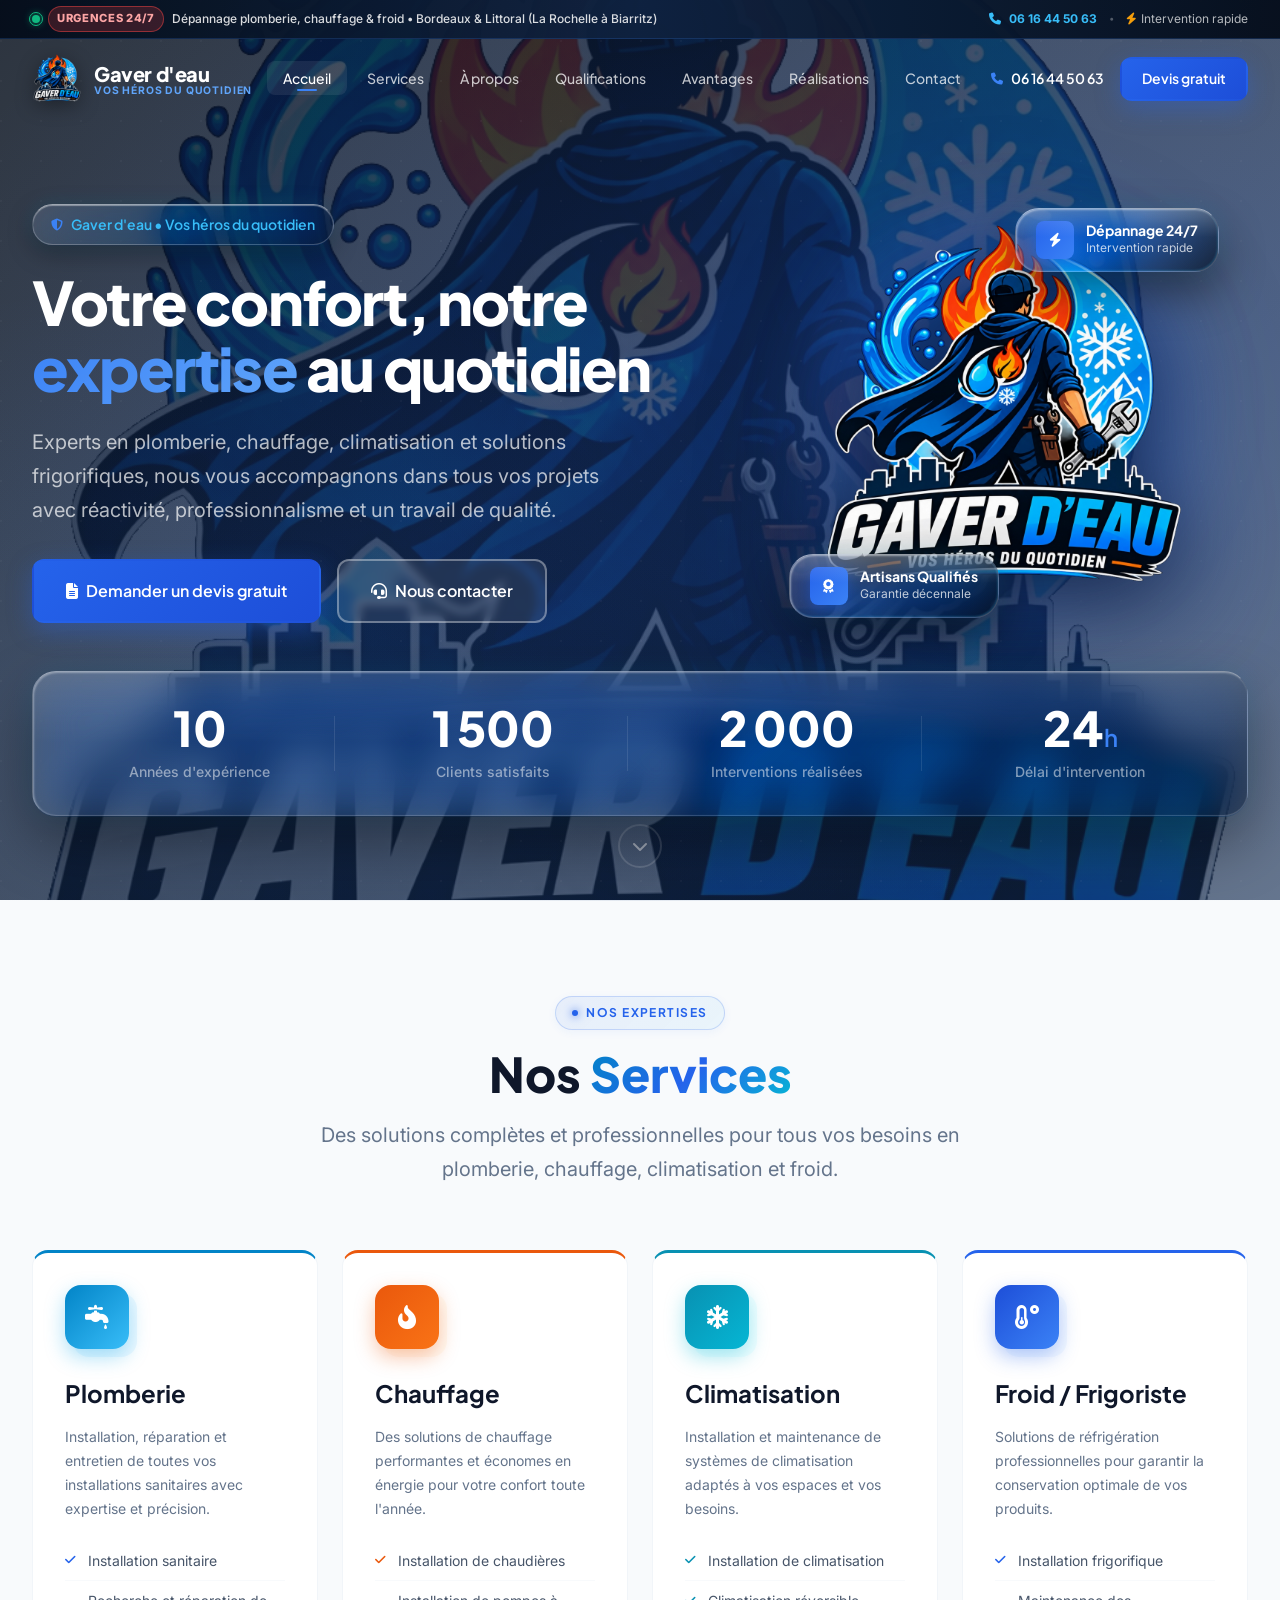
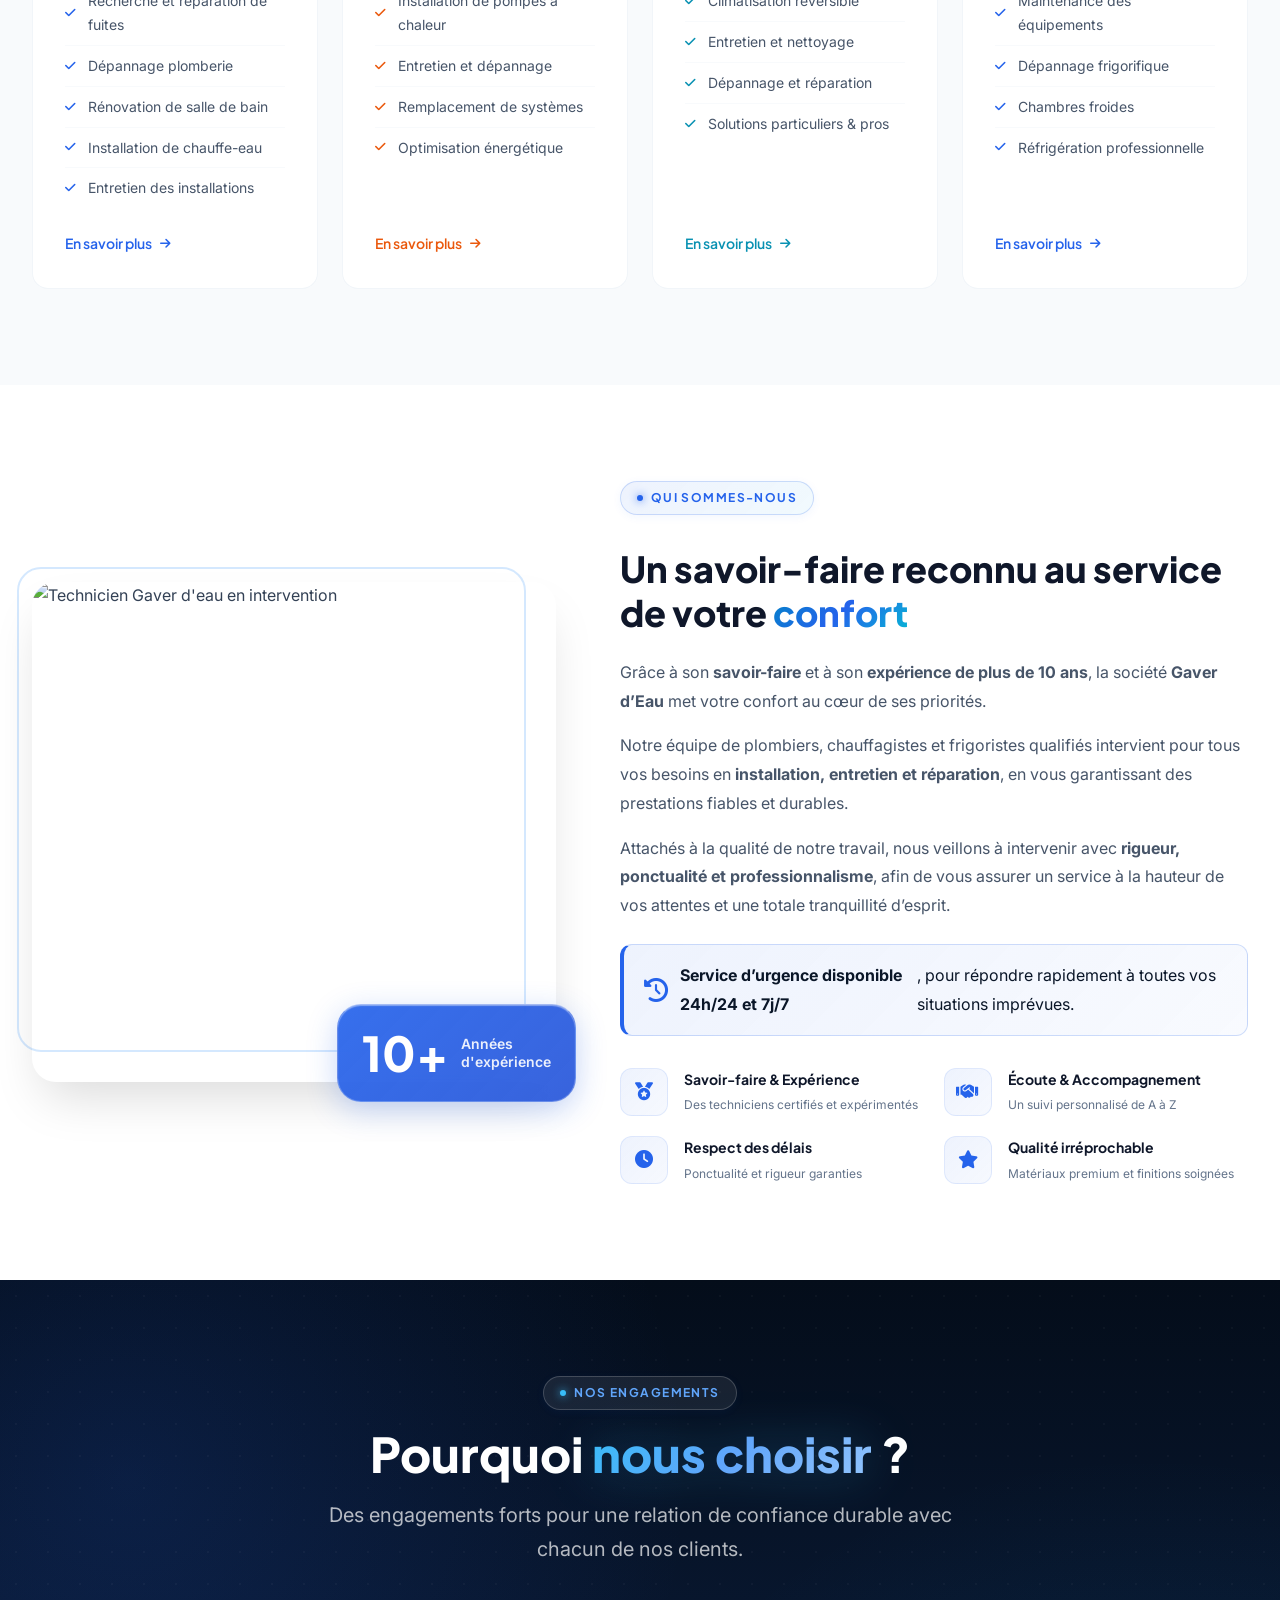
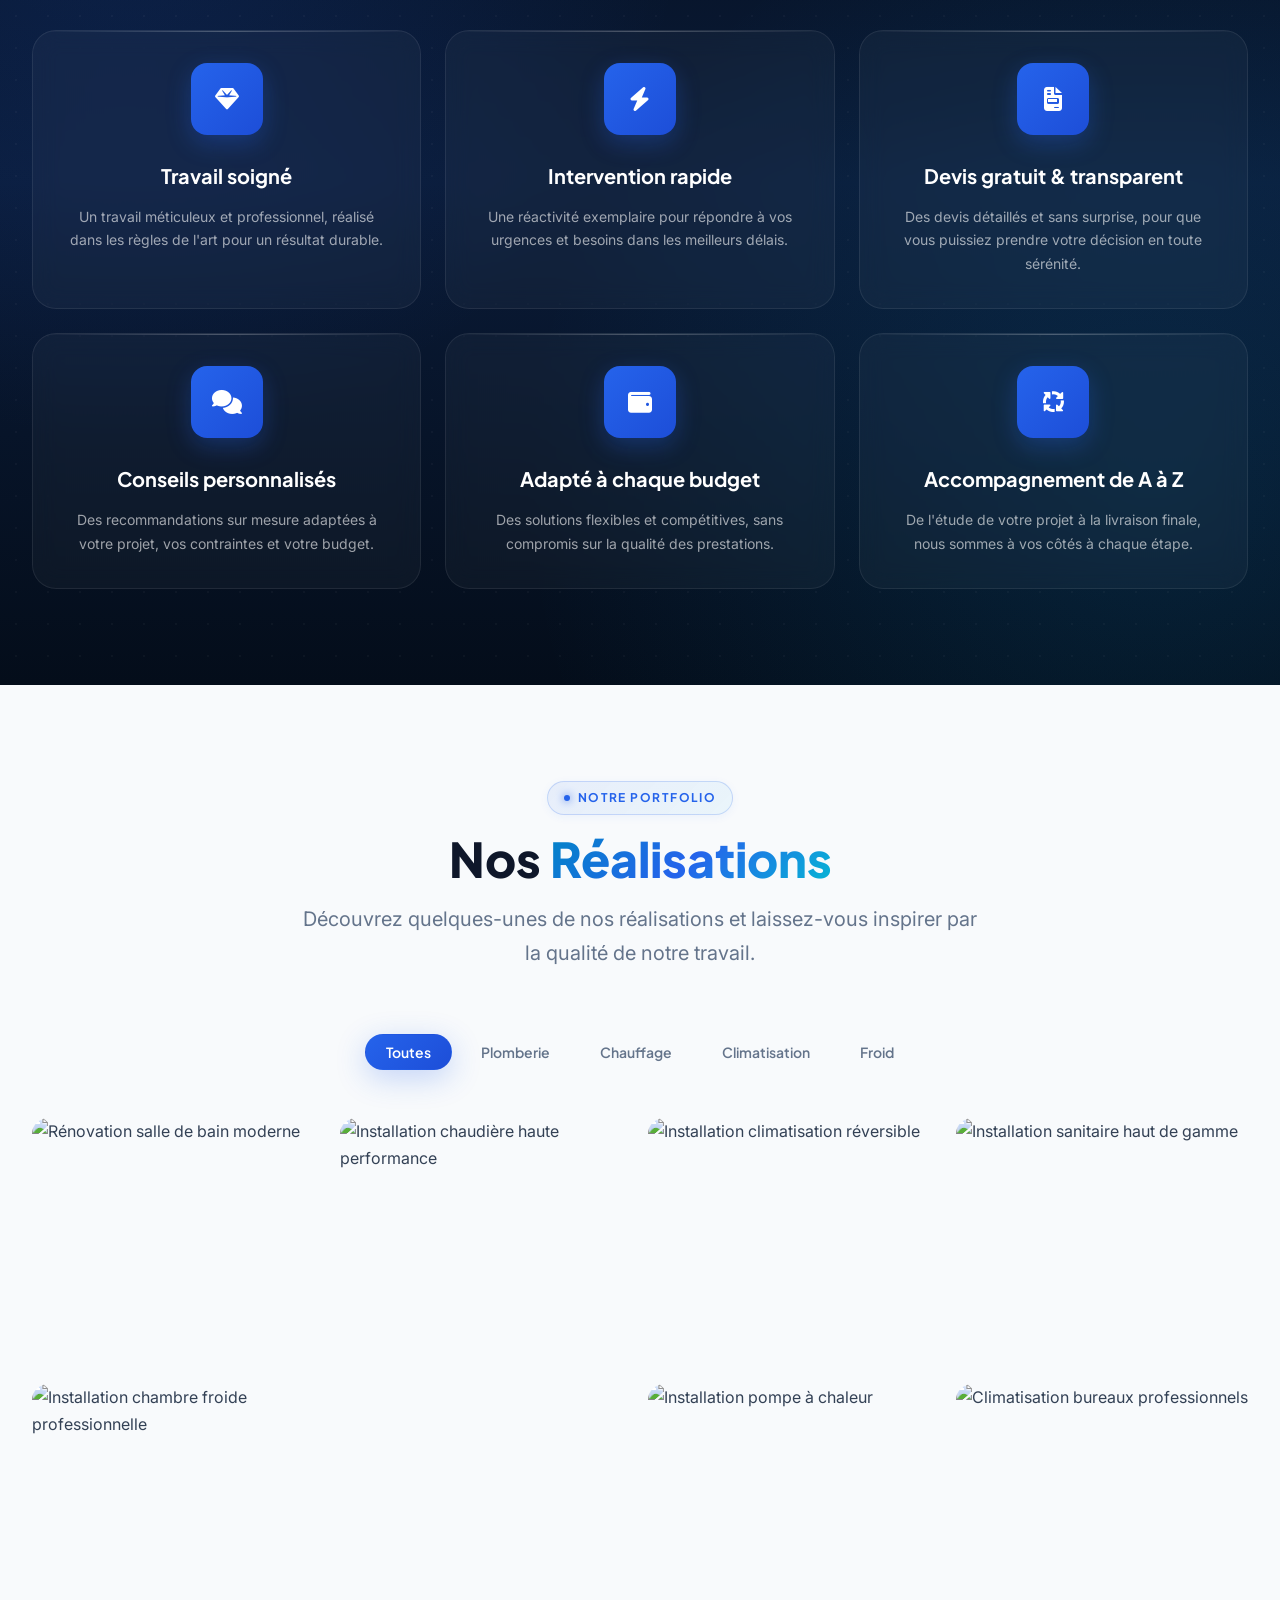
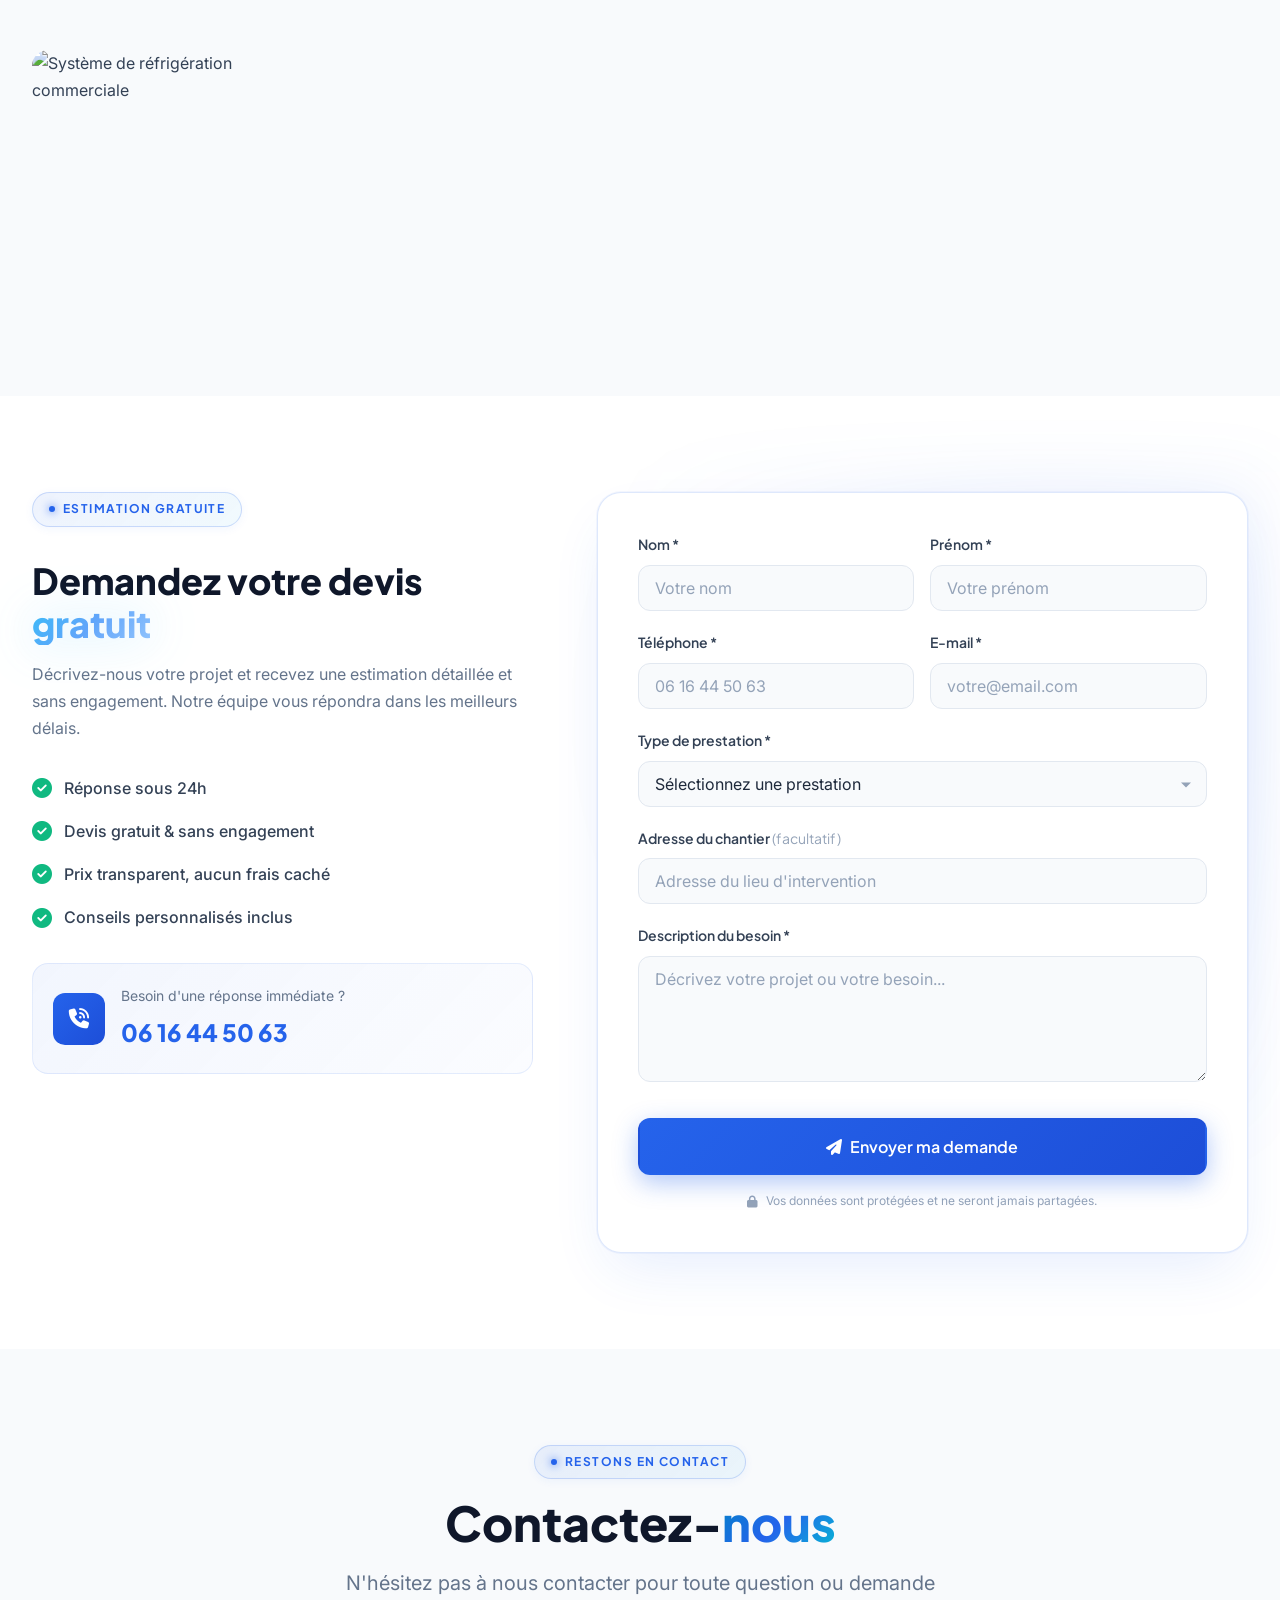
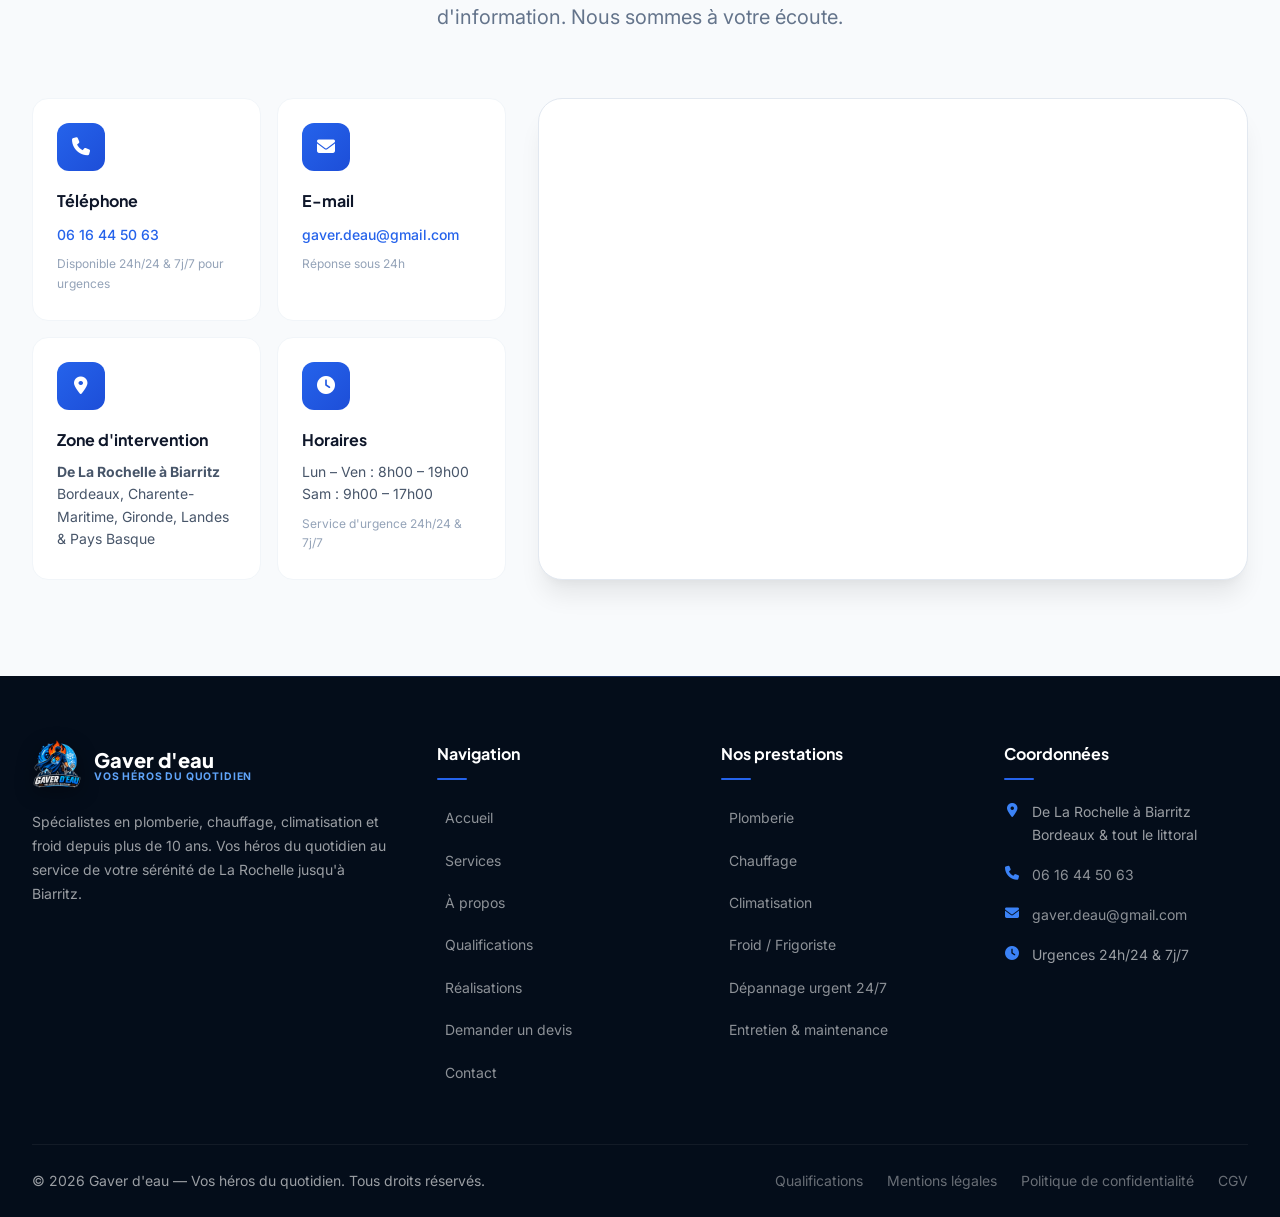
==== commit 13dcb288: "Fix UI: suppression du bandeau sur la carte pour un affichage natif, epure et 100% integre au theme" ====
--- a/index.html
+++ b/index.html
@@ -736,13 +736,6 @@
           </div>
 
           <div class="contact__map-wrap" data-reveal data-reveal-delay="200">
-            <div class="contact__map-badge">
-              <div class="contact__map-badge-info">
-                <i class="fa-solid fa-location-dot"></i>
-                <span><strong>Zone d'intervention :</strong> De La Rochelle jusqu'à Biarritz</span>
-              </div>
-              <span class="contact__map-badge-tag"><span class="pulse-dot"></span> Rayon ~200 km</span>
-            </div>
             <div class="contact__map">
               <iframe 
                 src="https://www.google.com/maps/embed?pb=!1m18!1m12!1m3!1d1450000!2d-1.25!3d44.82!2m3!1f0!2f0!3f0!3m2!1i1024!2i768!4f13.1!3m3!1m2!1s0xd5527e8f751ca81%3A0x796386037b397a89!2sNouvelle-Aquitaine!5e0!3m2!1sfr!2sfr!4v1710000000000!5m2!1sfr!2sfr"
--- a/css/style.css
+++ b/css/style.css
@@ -2012,91 +2012,20 @@
   box-shadow: var(--shadow-xl);
   border: 1px solid var(--clr-gray-200);
   background: var(--clr-white);
-  display: flex;
-  flex-direction: column;
   min-height: 480px;
-}
-
-.contact__map-badge {
-  position: relative;
-  z-index: 2;
-  background: linear-gradient(135deg, #071322 0%, #0d2038 50%, #0a1b30 100%);
-  color: var(--clr-white);
-  padding: 14px 20px;
-  display: flex;
-  align-items: center;
-  justify-content: space-between;
-  gap: var(--sp-3);
-  border-bottom: 1px solid rgba(255, 255, 255, 0.08);
-  box-shadow: 
-    inset 0 1px 0 rgba(255, 255, 255, 0.15),
-    0 4px 15px rgba(0, 0, 0, 0.25);
-}
-
-.contact__map-badge-info {
-  display: flex;
-  align-items: center;
-  gap: var(--sp-2);
-  font-size: var(--fs-xs);
-  color: rgba(255, 255, 255, 0.9);
-}
-
-.contact__map-badge-info i {
-  color: #38bdf8;
-  font-size: var(--fs-sm);
-  filter: drop-shadow(0 0 6px rgba(56, 189, 248, 0.6));
-  flex-shrink: 0;
-}
-
-.contact__map-badge-info strong {
-  color: var(--clr-white);
-  font-weight: 700;
-}
-
-.contact__map-badge-tag {
-  display: inline-flex;
-  align-items: center;
-  gap: 6px;
-  padding: 4px 10px;
-  border-radius: var(--radius-full);
-  background: rgba(56, 189, 248, 0.12);
-  border: 1px solid rgba(56, 189, 248, 0.3);
-  color: #38bdf8;
-  font-size: 0.72rem;
-  font-weight: 600;
-  letter-spacing: 0.03em;
-  white-space: nowrap;
-}
-
-.contact__map-badge-tag .pulse-dot {
-  width: 6px;
-  height: 6px;
-  background: #22c55e;
-  border-radius: 50%;
-  box-shadow: 0 0 8px #22c55e;
-  animation: pulseRadar 2s infinite;
-}
-
-@media (max-width: 540px) {
-  .contact__map-badge {
-    flex-direction: column;
-    align-items: flex-start;
-    gap: 8px;
-    padding: 12px 16px;
-  }
+  position: relative;
 }
 
 .contact__map {
   width: 100%;
-  flex: 1;
-  min-height: 420px;
-  position: relative;
+  height: 100%;
+  min-height: 480px;
 }
 
 .contact__map iframe {
   width: 100%;
   height: 100%;
-  min-height: 420px;
+  min-height: 480px;
   border: 0;
   display: block;
 }
